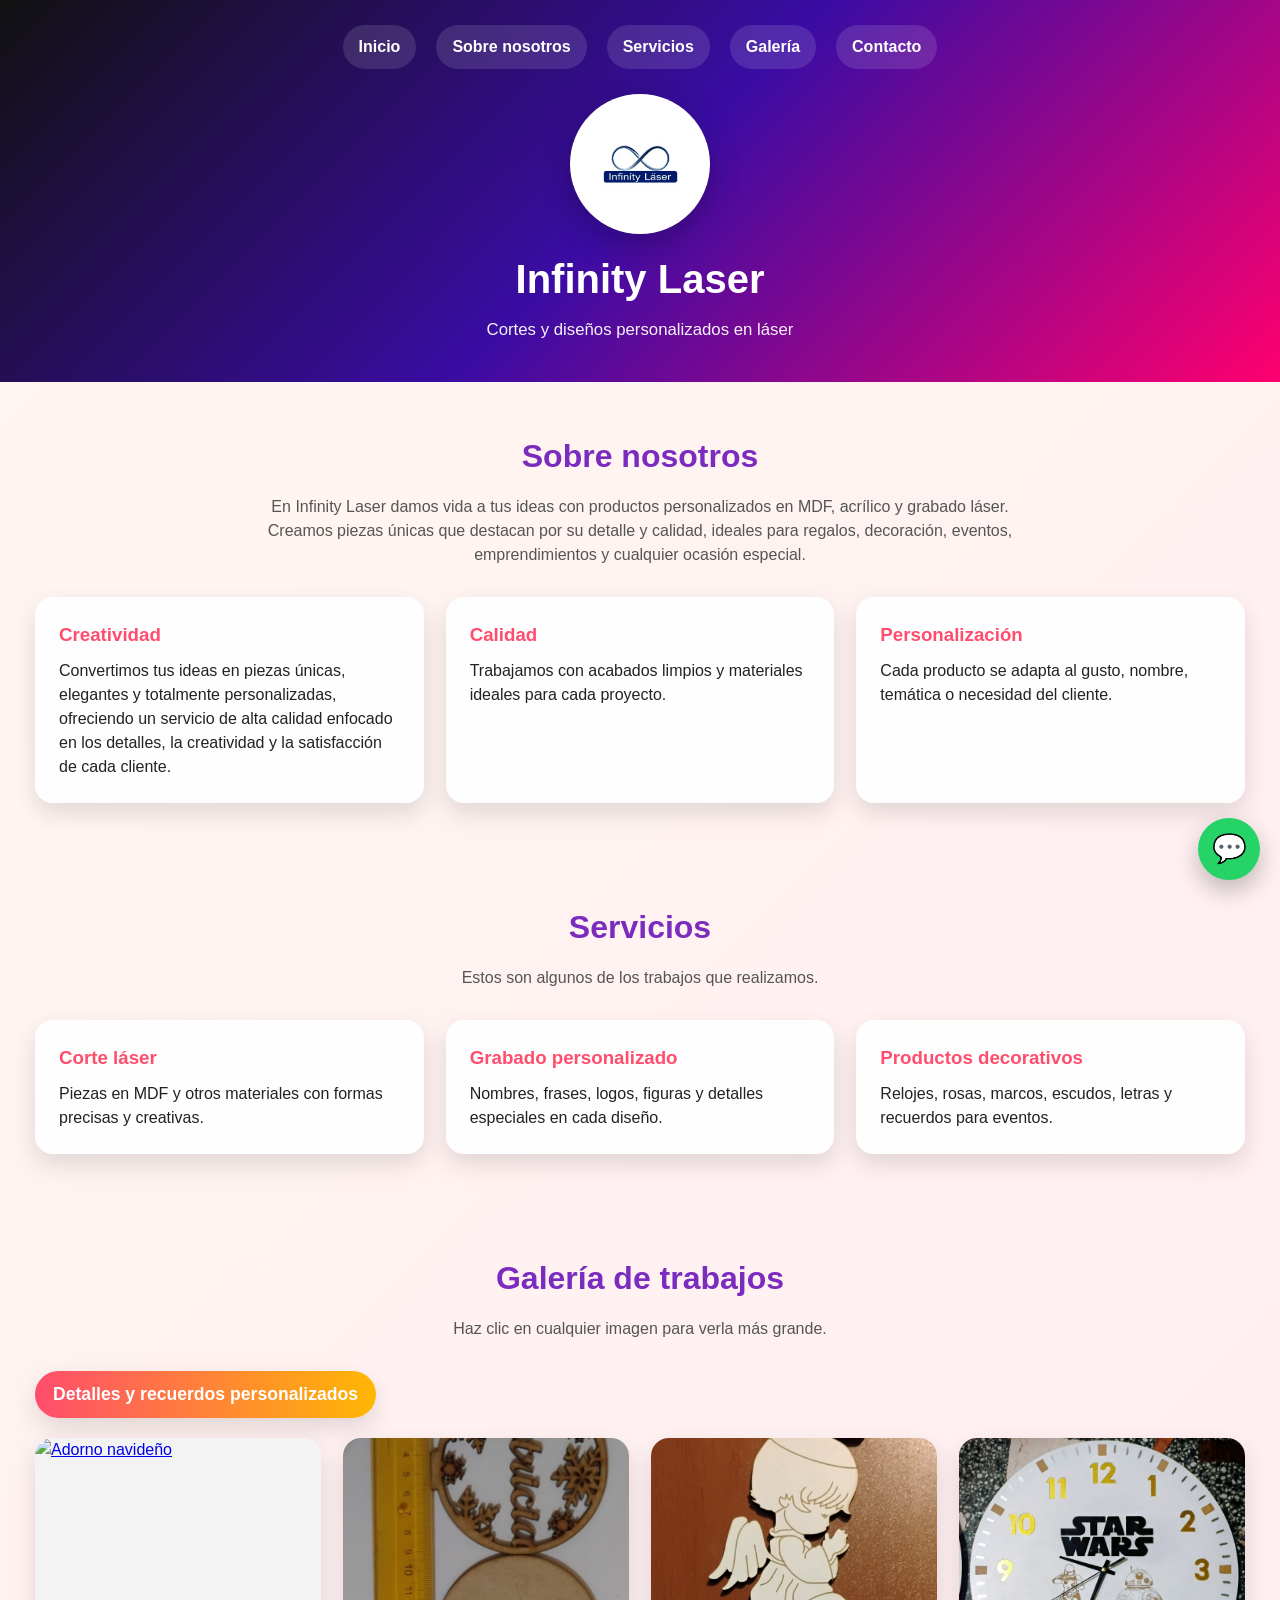
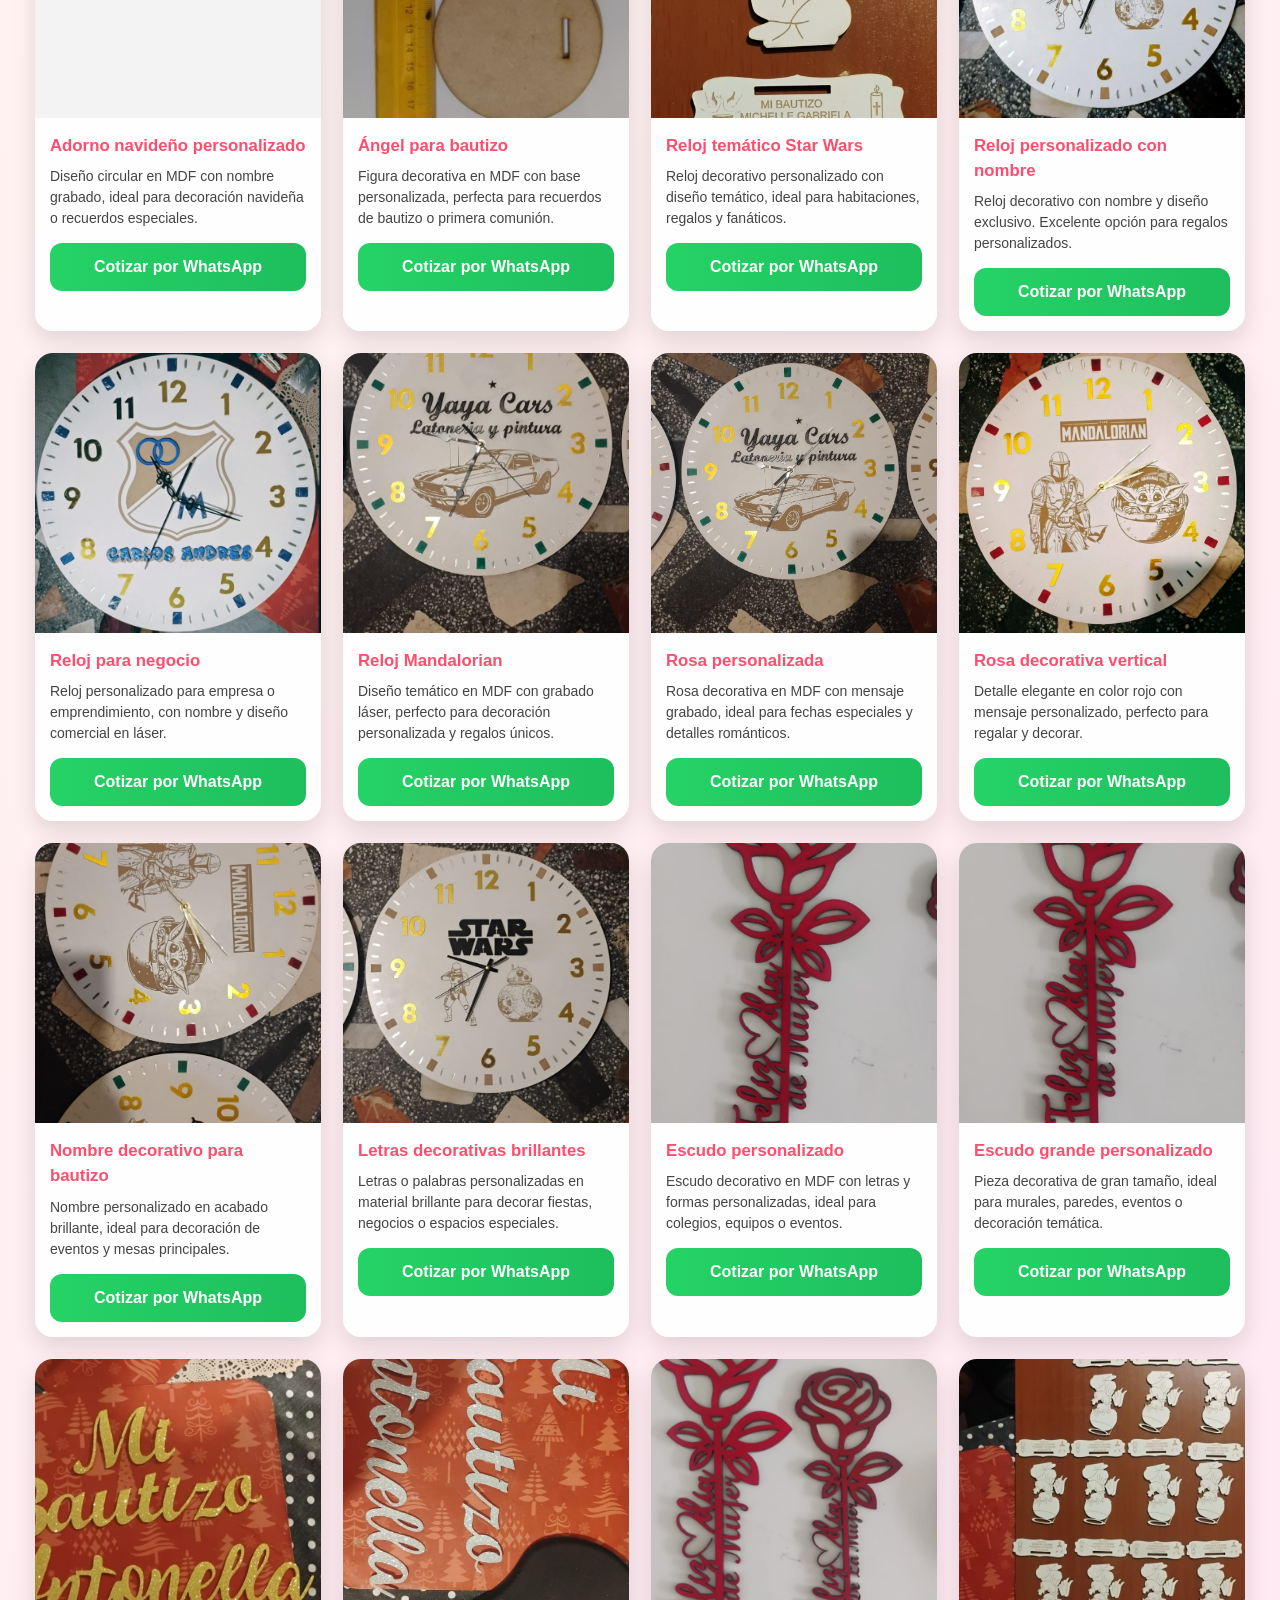
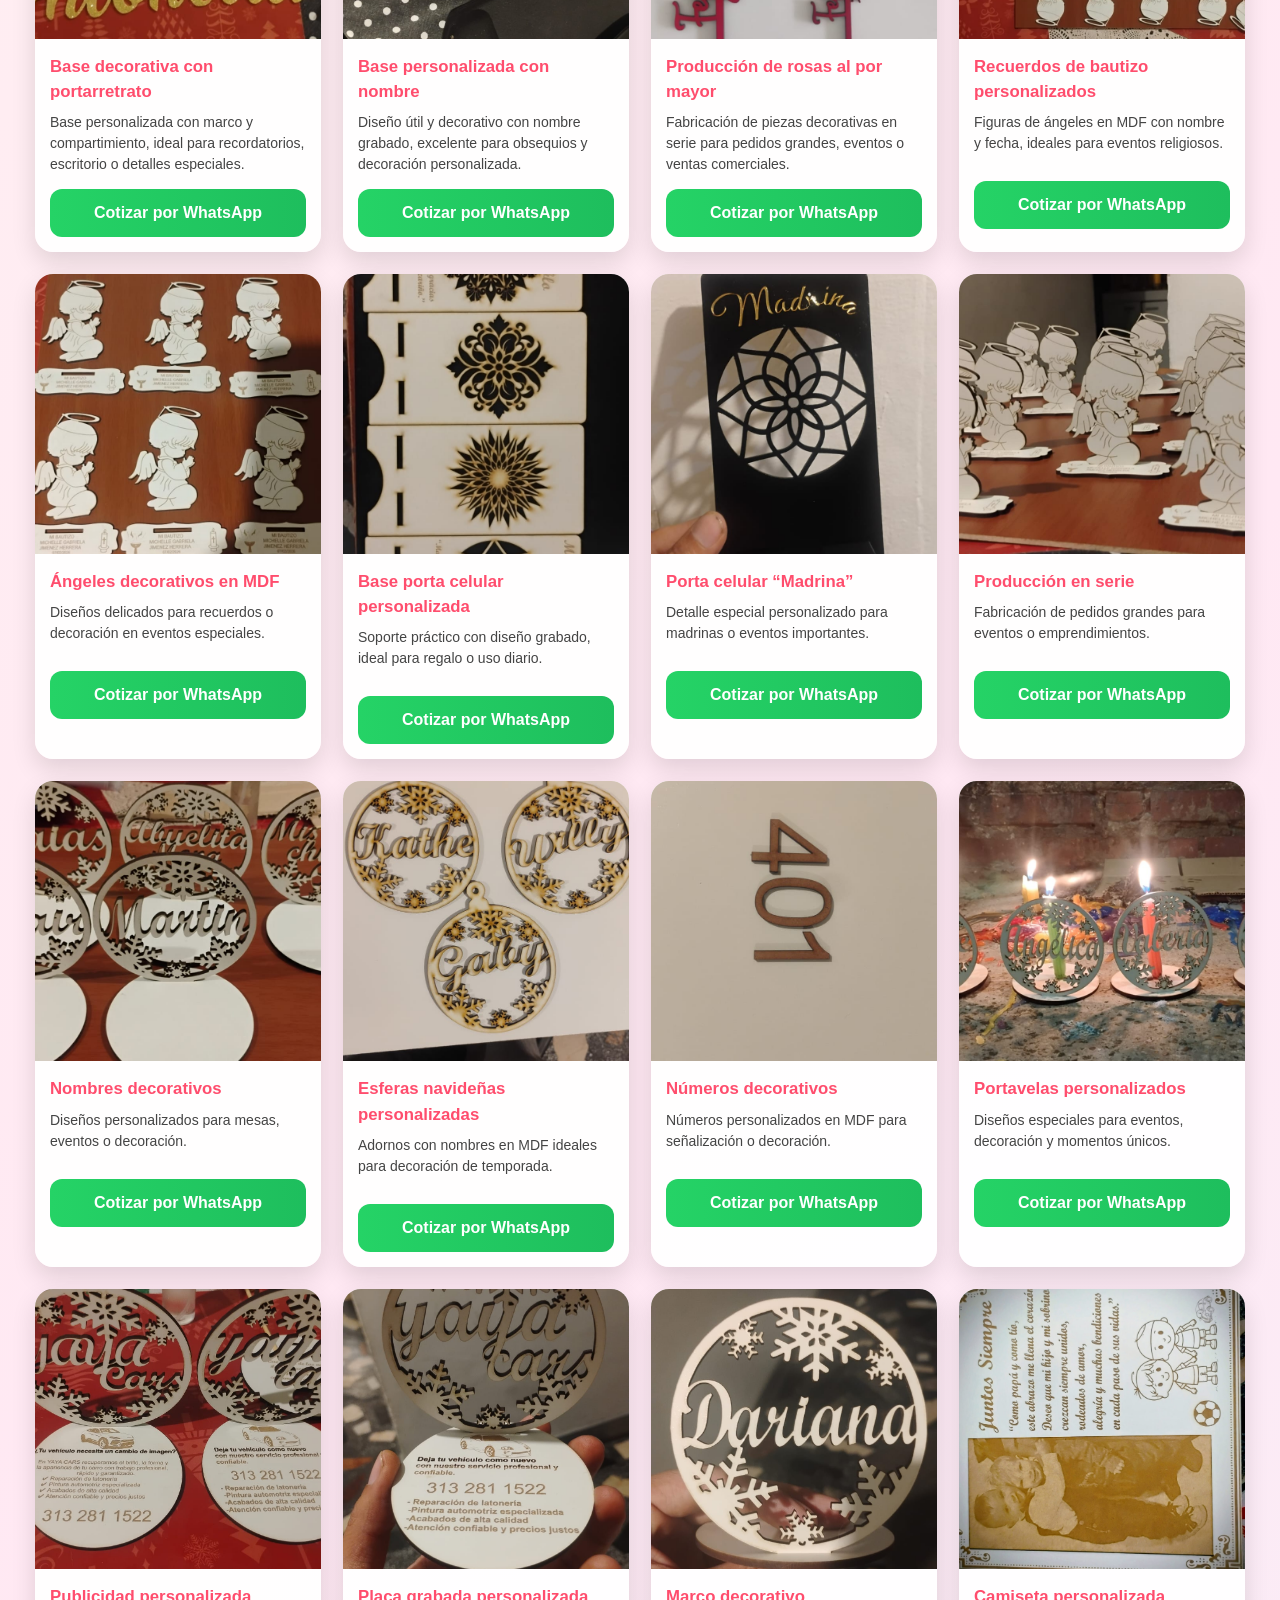
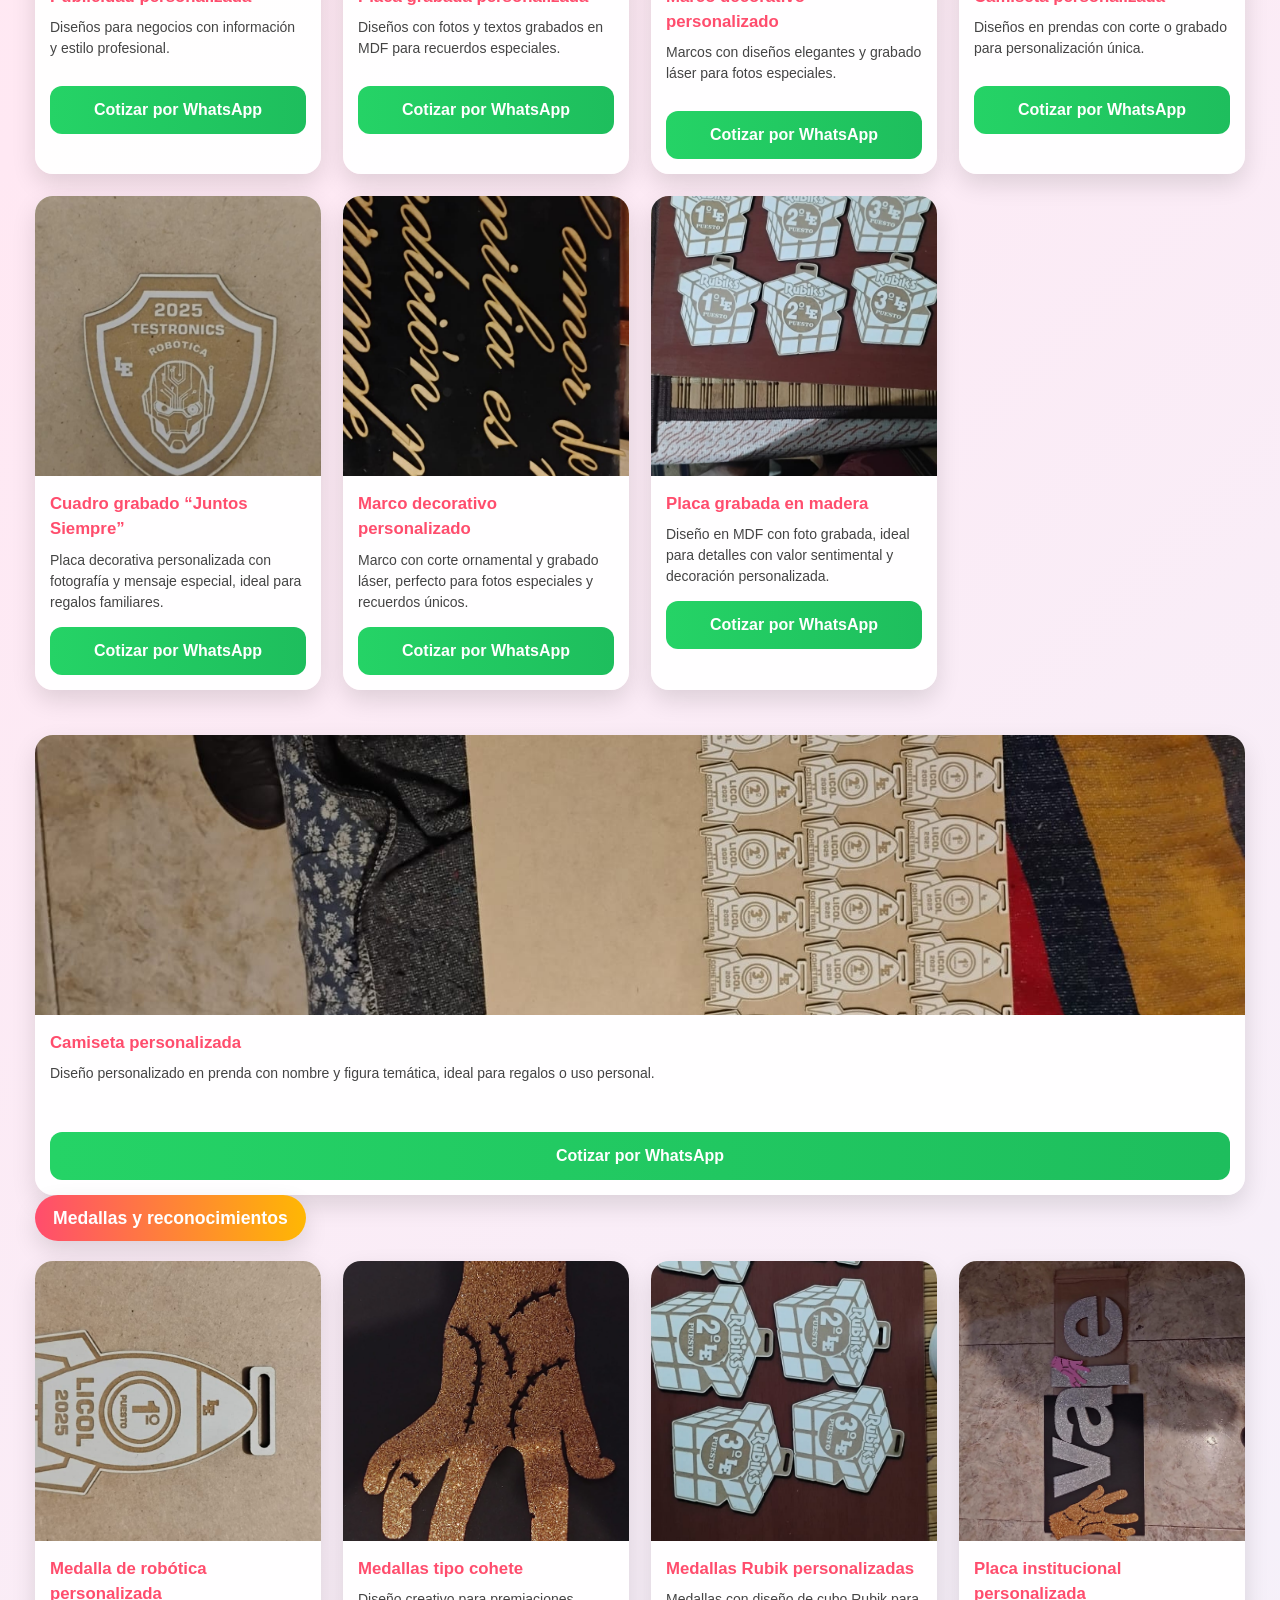
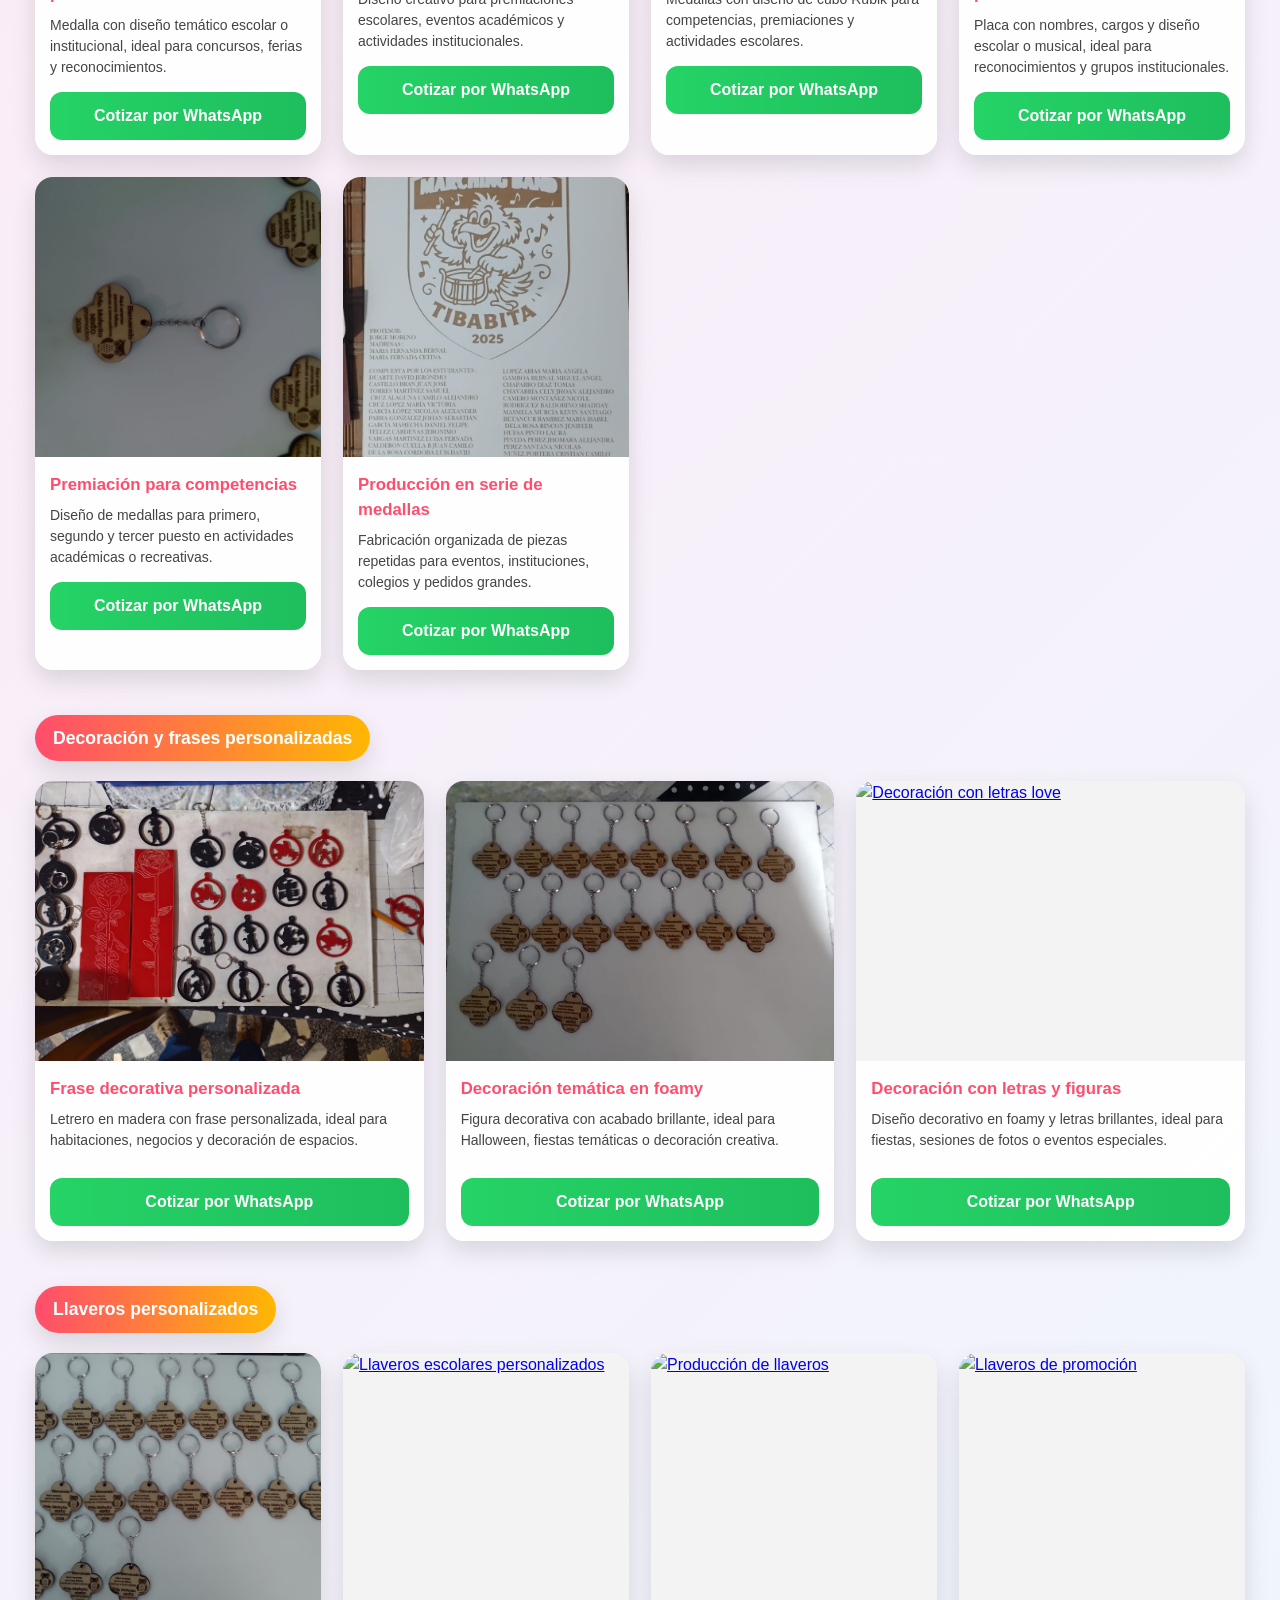
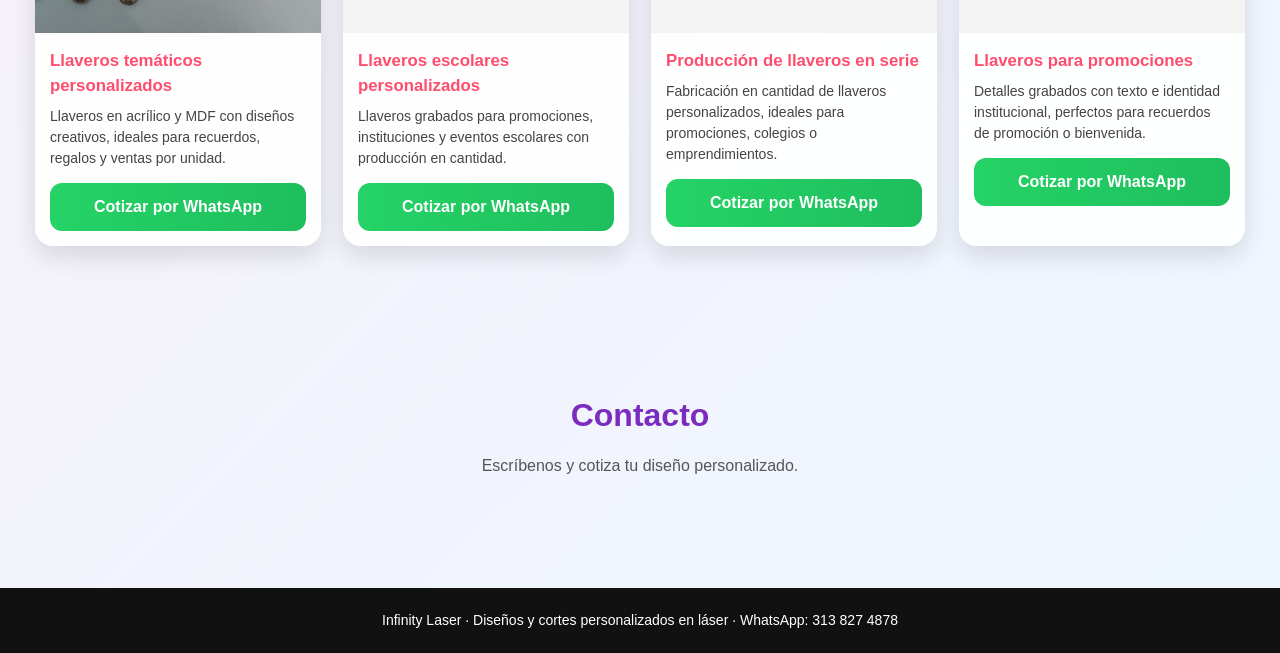
==== index.html @ 217c97a1 "Change greeting from 'Hello' to 'Goodbye'" ====
<!DOCTYPE html>
<html lang="es">
<head>
  <meta charset="UTF-8">
  <meta name="viewport" content="width=device-width, initial-scale=1.0">
  <title>Infinity Laser</title>
  <style>
    *{
      box-sizing:border-box;
      margin:0;
      padding:0;
    }

    :root{
      --fondo: linear-gradient(135deg, #fff7f0, #ffe8f3, #eef7ff);
      --principal:#ff4d6d;
      --secundario:#7b2cbf;
      --acento:#ffb703;
      --verde:#25d366;
      --oscuro:#111;
      --texto:#222;
      --blanco:#fff;
      --sombra:0 10px 25px rgba(0,0,0,0.12);
      --radio:18px;
    }

    html{
      scroll-behavior:smooth;
    }

    body{
      font-family:Arial, sans-serif;
      background:var(--fondo);
      color:var(--texto);
      line-height:1.5;
    }

    header{
      background:linear-gradient(135deg,#111,#3a0ca3,#ff006e);
      color:white;
      text-align:center;
      padding:25px 20px 40px;
      position:relative;
      overflow:hidden;
    }

    nav{
      display:flex;
      justify-content:center;
      gap:20px;
      flex-wrap:wrap;
      margin-bottom:25px;
    }

    nav a{
      color:white;
      text-decoration:none;
      font-weight:bold;
      background:rgba(255,255,255,0.12);
      padding:10px 16px;
      border-radius:999px;
      transition:0.3s;
    }

    nav a:hover{
      background:rgba(255,255,255,0.25);
    }

    .logo-container{
      background:white;
      width:140px;
      height:140px;
      margin:0 auto 15px;
      border-radius:50%;
      display:flex;
      justify-content:center;
      align-items:center;
      box-shadow:0 10px 30px rgba(0,0,0,0.25);
      border:5px solid rgba(255,255,255,0.3);
      animation:zoomLogo 1.2s ease;
    }

    .logo-container img{
      width:90px;
      object-fit:contain;
    }

    @keyframes zoomLogo{
      from{transform:scale(0.7);opacity:0;}
      to{transform:scale(1);opacity:1;}
    }

    header h1{
      font-size:2.5rem;
      margin-bottom:8px;
    }

    header p{
      font-size:1.05rem;
      opacity:0.95;
    }

    section{
      max-width:1250px;
      margin:auto;
      padding:50px 20px;
    }

    .titulo-seccion{
      text-align:center;
      font-size:2rem;
      color:var(--secundario);
      margin-bottom:15px;
    }

    .subtitulo{
      text-align:center;
      max-width:800px;
      margin:0 auto 30px;
      color:#555;
    }

    .sobre, .servicios{
      display:grid;
      grid-template-columns:repeat(auto-fit,minmax(260px,1fr));
      gap:22px;
    }

    .box{
      background:rgba(255,255,255,0.95);
      border-radius:var(--radio);
      padding:24px;
      box-shadow:var(--sombra);
    }

    .box h3{
      color:var(--principal);
      margin-bottom:10px;
    }

    .categoria{
      margin-bottom:45px;
    }

    .categoria h3{
      display:inline-block;
      background:linear-gradient(90deg,var(--principal),var(--acento));
      color:white;
      padding:10px 18px;
      border-radius:999px;
      margin-bottom:20px;
      box-shadow:var(--sombra);
      font-size:1.1rem;
    }

    .grid{
      display:grid;
      grid-template-columns:repeat(auto-fit,minmax(260px,1fr));
      gap:22px;
    }

    .card{
      background:rgba(255,255,255,0.96);
      border-radius:var(--radio);
      overflow:hidden;
      box-shadow:var(--sombra);
      transition:transform 0.35s ease, box-shadow 0.35s ease;
    }

    .card:hover{
      transform:translateY(-8px);
      box-shadow:0 18px 35px rgba(0,0,0,0.18);
    }

    .card a.img-link{
      display:block;
    }

    .card img{
      width:100%;
      height:280px;
      object-fit:cover;
      display:block;
      transition:transform 0.5s ease;
      background:#f3f3f3;
    }

    .card:hover img{
      transform:scale(1.05);
    }

    .card-content{
      padding:15px;
    }

    .card-content h4{
      color:var(--principal);
      margin-bottom:8px;
      font-size:1.05rem;
    }

    .card-content p{
      font-size:14px;
      color:#444;
      min-height:55px;
      margin-bottom:14px;
    }

    .btn-wsp{
      display:inline-block;
      width:100%;
      text-align:center;
      background:linear-gradient(90deg,#25d366,#1ebe5d);
      color:white;
      padding:12px;
      border-radius:12px;
      text-decoration:none;
      font-weight:bold;
      transition:0.2s;
    }

    .btn-wsp:hover{
      transform:scale(1.03);
      opacity:0.95;
    }

    .wsp-float{
      position:fixed;
      bottom:20px;
      right:20px;
      width:62px;
      height:62px;
      background:#25d366;
      color:white;
      border-radius:50%;
      display:flex;
      align-items:center;
      justify-content:center;
      font-size:28px;
      text-decoration:none;
      box-shadow:0 10px 25px rgba(0,0,0,0.25);
      z-index:1000;
    }

    footer{
      background:#111;
      color:white;
      text-align:center;
      padding:22px 15px;
      margin-top:30px;
      font-size:14px;
    }

    @media (max-width:768px){
      header h1{font-size:2rem;}
      .logo-container{width:120px;height:120px;}
      .logo-container img{width:78px;}
      .card img{height:240px;}
    }
  </style>
</head>
<body>

  <header id="inicio">
    <nav>
      <a href="#inicio">Inicio</a>
      <a href="#sobre">Sobre nosotros</a>
      <a href="#servicios">Servicios</a>
      <a href="#galeria">Galería</a>
      <a href="#contacto">Contacto</a>
    </nav>

    <div class="logo-container">
      <img src="img2/p00.png" alt="Logo Infinity Laser">
    </div>

    <h1>Infinity Laser</h1>
    <p>Cortes y diseños personalizados en láser</p>
  </header>

  <section id="sobre">
    <h2 class="titulo-seccion">Sobre nosotros</h2>
    <p class="subtitulo">
      En Infinity Laser damos vida a tus ideas con productos personalizados en MDF, acrílico y grabado láser.
Creamos piezas únicas que destacan por su detalle y calidad, ideales para regalos, decoración, eventos, emprendimientos y cualquier ocasión especial.
    </p>

    <div class="sobre">
      <div class="box">
        <h3>Creatividad</h3>
        <p>Convertimos tus ideas en piezas únicas, elegantes y totalmente personalizadas, ofreciendo un servicio de alta calidad enfocado en los detalles, la creatividad y la satisfacción de cada cliente.</p>
      </div>
      <div class="box">
        <h3>Calidad</h3>
        <p>Trabajamos con acabados limpios y materiales ideales para cada proyecto.</p>
      </div>
      <div class="box">
        <h3>Personalización</h3>
        <p>Cada producto se adapta al gusto, nombre, temática o necesidad del cliente.</p>
      </div>
    </div>
  </section>

  <section id="servicios">
    <h2 class="titulo-seccion">Servicios</h2>
    <p class="subtitulo">Estos son algunos de los trabajos que realizamos.</p>

    <div class="servicios">
      <div class="box">
        <h3>Corte láser</h3>
        <p>Piezas en MDF y otros materiales con formas precisas y creativas.</p>
      </div>
      <div class="box">
        <h3>Grabado personalizado</h3>
        <p>Nombres, frases, logos, figuras y detalles especiales en cada diseño.</p>
      </div>
      <div class="box">
        <h3>Productos decorativos</h3>
        <p>Relojes, rosas, marcos, escudos, letras y recuerdos para eventos.</p>
      </div>
    </div>
  </section>

  <section id="galeria">
    <h2 class="titulo-seccion">Galería de trabajos</h2>
    <p class="subtitulo">Haz clic en cualquier imagen para verla más grande.</p>

    <div class="categoria">
      <h3>Detalles y recuerdos personalizados</h3>
      <div class="grid">

        <div class="card">
          <a class="img-link" href="img2/p14.jpeg" target="_blank">
            <img src="img2/p1.jpeg" alt="Adorno navideño">
          </a>
          <div class="card-content">
            <h4>Adorno navideño personalizado</h4>
            <p>Diseño circular en MDF con nombre grabado, ideal para decoración navideña o recuerdos especiales.</p>
            <a class="btn-wsp" href="https://wa.me/573138274878?text=Hola,%20quiero%20cotizar%20el%20adorno%20navideño%20personalizado">Cotizar por WhatsApp</a>
          </div>
        </div>

        <div class="card">
          <a class="img-link" href="img2/p2.jpeg" target="_blank">
            <img src="img2/p2.jpeg" alt="Ángel para bautizo">
          </a>
          <div class="card-content">
            <h4>Ángel para bautizo</h4>
            <p>Figura decorativa en MDF con base personalizada, perfecta para recuerdos de bautizo o primera comunión.</p>
            <a class="btn-wsp" href="https://wa.me/573138274878?text=Hola,%20quiero%20cotizar%20el%20ángel%20para%20bautizo">Cotizar por WhatsApp</a>
          </div>
        </div>

        <div class="card">
          <a class="img-link" href="img2/p3.jpeg" target="_blank">
            <img src="img2/p3.jpeg" alt="Reloj Star Wars">
          </a>
          <div class="card-content">
            <h4>Reloj temático Star Wars</h4>
            <p>Reloj decorativo personalizado con diseño temático, ideal para habitaciones, regalos y fanáticos.</p>
            <a class="btn-wsp" href="https://wa.me/573138274878?text=Hola,%20quiero%20cotizar%20el%20reloj%20Star%20Wars">Cotizar por WhatsApp</a>
          </div>
        </div>

        <div class="card">
          <a class="img-link" href="img2/p4.jpeg" target="_blank">
            <img src="img2/p4.jpeg" alt="Reloj personalizado Carlos Andrés">
          </a>
          <div class="card-content">
            <h4>Reloj personalizado con nombre</h4>
            <p>Reloj decorativo con nombre y diseño exclusivo. Excelente opción para regalos personalizados.</p>
            <a class="btn-wsp" href="https://wa.me/573138274878?text=Hola,%20quiero%20cotizar%20el%20reloj%20personalizado%20con%20nombre">Cotizar por WhatsApp</a>
          </div>
        </div>

        <div class="card">
          <a class="img-link" href="img2/p5.jpeg" target="_blank">
            <img src="img2/p5.jpeg" alt="Reloj para negocio">
          </a>
          <div class="card-content">
            <h4>Reloj para negocio</h4>
            <p>Reloj personalizado para empresa o emprendimiento, con nombre y diseño comercial en láser.</p>
            <a class="btn-wsp" href="https://wa.me/573138274878?text=Hola,%20quiero%20cotizar%20el%20reloj%20para%20negocio">Cotizar por WhatsApp</a>
          </div>
        </div>

        <div class="card">
          <a class="img-link" href="img2/p6.jpeg" target="_blank">
            <img src="img2/p6.jpeg" alt="Reloj Mandalorian">
          </a>
          <div class="card-content">
            <h4>Reloj Mandalorian</h4>
            <p>Diseño temático en MDF con grabado láser, perfecto para decoración personalizada y regalos únicos.</p>
            <a class="btn-wsp" href="https://wa.me/573138274878?text=Hola,%20quiero%20cotizar%20el%20reloj%20Mandalorian">Cotizar por WhatsApp</a>
          </div>
        </div>

        <div class="card">
          <a class="img-link" href="img2/p7.jpeg" target="_blank">
            <img src="img2/p7.jpeg" alt="Rosa personalizada">
          </a>
          <div class="card-content">
            <h4>Rosa personalizada</h4>
            <p>Rosa decorativa en MDF con mensaje grabado, ideal para fechas especiales y detalles románticos.</p>
            <a class="btn-wsp" href="https://wa.me/573138274878?text=Hola,%20quiero%20cotizar%20la%20rosa%20personalizada">Cotizar por WhatsApp</a>
          </div>
        </div>

        <div class="card">
          <a class="img-link" href="img2/p8.jpeg" target="_blank">
            <img src="img2/p8.jpeg" alt="Rosa decorativa vertical">
          </a>
          <div class="card-content">
            <h4>Rosa decorativa vertical</h4>
            <p>Detalle elegante en color rojo con mensaje personalizado, perfecto para regalar y decorar.</p>
            <a class="btn-wsp" href="https://wa.me/573138274878?text=Hola,%20quiero%20cotizar%20la%20rosa%20decorativa%20vertical">Cotizar por WhatsApp</a>
          </div>
        </div>

        <div class="card">
          <a class="img-link" href="img2/p9.jpeg" target="_blank">
            <img src="img2/p9.jpeg" alt="Nombre para bautizo">
          </a>
          <div class="card-content">
            <h4>Nombre decorativo para bautizo</h4>
            <p>Nombre personalizado en acabado brillante, ideal para decoración de eventos y mesas principales.</p>
            <a class="btn-wsp" href="https://wa.me/573138274878?text=Hola,%20quiero%20cotizar%20el%20nombre%20decorativo%20para%20bautizo">Cotizar por WhatsApp</a>
          </div>
        </div>

        <div class="card">
          <a class="img-link" href="img2/p10.jpeg" target="_blank">
            <img src="img2/p10.jpeg" alt="Letras decorativas">
          </a>
          <div class="card-content">
            <h4>Letras decorativas brillantes</h4>
            <p>Letras o palabras personalizadas en material brillante para decorar fiestas, negocios o espacios especiales.</p>
            <a class="btn-wsp" href="https://wa.me/573138274878?text=Hola,%20quiero%20cotizar%20las%20letras%20decorativas%20brillantes">Cotizar por WhatsApp</a>
          </div>
        </div>

        <div class="card">
          <a class="img-link" href="img2/p11.jpeg" target="_blank">
            <img src="img2/p11.jpeg" alt="Escudo personalizado">
          </a>
          <div class="card-content">
            <h4>Escudo personalizado</h4>
            <p>Escudo decorativo en MDF con letras y formas personalizadas, ideal para colegios, equipos o eventos.</p>
            <a class="btn-wsp" href="https://wa.me/573138274878?text=Hola,%20quiero%20cotizar%20el%20escudo%20personalizado">Cotizar por WhatsApp</a>
          </div>
        </div>

        <div class="card">
          <a class="img-link" href="img2/p12.jpeg" target="_blank">
            <img src="img2/p12.jpeg" alt="Escudo grande personalizado">
          </a>
          <div class="card-content">
            <h4>Escudo grande personalizado</h4>
            <p>Pieza decorativa de gran tamaño, ideal para murales, paredes, eventos o decoración temática.</p>
            <a class="btn-wsp" href="https://wa.me/573138274878?text=Hola,%20quiero%20cotizar%20el%20escudo%20grande%20personalizado">Cotizar por WhatsApp</a>
          </div>
        </div>

        <div class="card">
          <a class="img-link" href="img2/p13.jpeg" target="_blank">
            <img src="img2/p13.jpeg" alt="Base decorativa con portarretrato">
          </a>
          <div class="card-content">
            <h4>Base decorativa con portarretrato</h4>
            <p>Base personalizada con marco y compartimiento, ideal para recordatorios, escritorio o detalles especiales.</p>
            <a class="btn-wsp" href="https://wa.me/573138274878?text=Hola,%20quiero%20cotizar%20la%20base%20decorativa%20con%20portarretrato">Cotizar por WhatsApp</a>
          </div>
        </div>

        <div class="card">
          <a class="img-link" href="img2/p14.jpeg" target="_blank">
            <img src="img2/p14.jpeg" alt="Base personalizada con nombre">
          </a>
          <div class="card-content">
            <h4>Base personalizada con nombre</h4>
            <p>Diseño útil y decorativo con nombre grabado, excelente para obsequios y decoración personalizada.</p>
            <a class="btn-wsp" href="https://wa.me/573138274878?text=Hola,%20quiero%20cotizar%20la%20base%20personalizada%20con%20nombre">Cotizar por WhatsApp</a>
          </div>
        </div>

        <div class="card">
          <a class="img-link" href="img2/p15.jpeg" target="_blank">
            <img src="img2/p15.jpeg" alt="Producción de rosas al por mayor">
          </a>
          <div class="card-content">
            <h4>Producción de rosas al por mayor</h4>
            <p>Fabricación de piezas decorativas en serie para pedidos grandes, eventos o ventas comerciales.</p>
            <a class="btn-wsp" href="https://wa.me/573138274878?text=Hola,%20quiero%20cotizar%20producción%20de%20rosas%20al%20por%20mayor">Cotizar por WhatsApp</a>
          </div>
        </div>
        <div class="card">
  <a class="img-link" href="img2/p22.jpeg" target="_blank">
    <img src="img2/p22.jpeg" alt="Recuerdos de bautizo">
  </a>
  <div class="card-content">
    <h4>Recuerdos de bautizo personalizados</h4>
    <p>Figuras de ángeles en MDF con nombre y fecha, ideales para eventos religiosos.</p>
    <a class="btn-wsp" href="https://wa.me/573138274878?text=Hola,%20quiero%20cotizar%20recuerdos%20de%20bautizo">Cotizar por WhatsApp</a>
  </div>
</div>

<div class="card">
  <a class="img-link" href="img2/p23.jpeg" target="_blank">
    <img src="img2/p23.jpeg" alt="Ángeles en MDF">
  </a>
  <div class="card-content">
    <h4>Ángeles decorativos en MDF</h4>
    <p>Diseños delicados para recuerdos o decoración en eventos especiales.</p>
    <a class="btn-wsp" href="https://wa.me/573138274878?text=Hola,%20quiero%20cotizar%20ángeles%20decorativos">Cotizar por WhatsApp</a>
  </div>
</div>

<div class="card">
  <a class="img-link" href="img2/p24.jpeg" target="_blank">
    <img src="img2/p24.jpeg" alt="Porta celular personalizado">
  </a>
  <div class="card-content">
    <h4>Base porta celular personalizada</h4>
    <p>Soporte práctico con diseño grabado, ideal para regalo o uso diario.</p>
    <a class="btn-wsp" href="https://wa.me/573138274878?text=Hola,%20quiero%20cotizar%20porta%20celular">Cotizar por WhatsApp</a>
  </div>
</div>

<div class="card">
  <a class="img-link" href="img2/p25.jpeg" target="_blank">
    <img src="img2/p25.jpeg" alt="Porta celular madrina">
  </a>
  <div class="card-content">
    <h4>Porta celular “Madrina”</h4>
    <p>Detalle especial personalizado para madrinas o eventos importantes.</p>
    <a class="btn-wsp" href="https://wa.me/573138274878?text=Hola,%20quiero%20cotizar%20porta%20celular%20madrina">Cotizar por WhatsApp</a>
  </div>
</div>

<div class="card">
  <a class="img-link" href="img2/p26.jpeg" target="_blank">
    <img src="img2/p26.jpeg" alt="Producción en serie">
  </a>
  <div class="card-content">
    <h4>Producción en serie</h4>
    <p>Fabricación de pedidos grandes para eventos o emprendimientos.</p>
    <a class="btn-wsp" href="https://wa.me/573138274878?text=Hola,%20quiero%20cotizar%20producción%20en%20serie">Cotizar por WhatsApp</a>
  </div>
</div>

<div class="card">
  <a class="img-link" href="img2/p27.jpeg" target="_blank">
    <img src="img2/p27.jpeg" alt="Nombres decorativos">
  </a>
  <div class="card-content">
    <h4>Nombres decorativos</h4>
    <p>Diseños personalizados para mesas, eventos o decoración.</p>
    <a class="btn-wsp" href="https://wa.me/573138274878?text=Hola,%20quiero%20cotizar%20nombres%20decorativos">Cotizar por WhatsApp</a>
  </div>
</div>

<div class="card">
  <a class="img-link" href="img2/p28.jpeg" target="_blank">
    <img src="img2/p28.jpeg" alt="Esferas navideñas">
  </a>
  <div class="card-content">
    <h4>Esferas navideñas personalizadas</h4>
    <p>Adornos con nombres en MDF ideales para decoración de temporada.</p>
    <a class="btn-wsp" href="https://wa.me/573138274878?text=Hola,%20quiero%20cotizar%20esferas%20navideñas">Cotizar por WhatsApp</a>
  </div>
</div>

<div class="card">
  <a class="img-link" href="img2/p29.jpeg" target="_blank">
    <img src="img2/p29.jpeg" alt="Número decorativo">
  </a>
  <div class="card-content">
    <h4>Números decorativos</h4>
    <p>Números personalizados en MDF para señalización o decoración.</p>
    <a class="btn-wsp" href="https://wa.me/573138274878?text=Hola,%20quiero%20cotizar%20números%20decorativos">Cotizar por WhatsApp</a>
  </div>
</div>

<div class="card">
  <a class="img-link" href="img2/p30.jpeg" target="_blank">
    <img src="img2/p30.jpeg" alt="Portavelas personalizados">
  </a>
  <div class="card-content">
    <h4>Portavelas personalizados</h4>
    <p>Diseños especiales para eventos, decoración y momentos únicos.</p>
    <a class="btn-wsp" href="https://wa.me/573138274878?text=Hola,%20quiero%20cotizar%20portavelas">Cotizar por WhatsApp</a>
  </div>
</div>

<div class="card">
  <a class="img-link" href="img2/p31.jpeg" target="_blank">
    <img src="img2/p31.jpeg" alt="Publicidad en MDF">
  </a>
  <div class="card-content">
    <h4>Publicidad personalizada</h4>
    <p>Diseños para negocios con información y estilo profesional.</p>
    <a class="btn-wsp" href="https://wa.me/573138274878?text=Hola,%20quiero%20cotizar%20publicidad">Cotizar por WhatsApp</a>
  </div>
</div>

<div class="card">
  <a class="img-link" href="img2/p32.jpeg" target="_blank">
    <img src="img2/p32.jpeg" alt="Placa grabada">
  </a>
  <div class="card-content">
    <h4>Placa grabada personalizada</h4>
    <p>Diseños con fotos y textos grabados en MDF para recuerdos especiales.</p>
    <a class="btn-wsp" href="https://wa.me/573138274878?text=Hola,%20quiero%20cotizar%20placa%20grabada">Cotizar por WhatsApp</a>
  </div>
</div>

<div class="card">
  <a class="img-link" href="img2/p33.jpeg" target="_blank">
    <img src="img2/p33.jpeg" alt="Marco decorativo">
  </a>
  <div class="card-content">
    <h4>Marco decorativo personalizado</h4>
    <p>Marcos con diseños elegantes y grabado láser para fotos especiales.</p>
    <a class="btn-wsp" href="https://wa.me/573138274878?text=Hola,%20quiero%20cotizar%20marco%20decorativo">Cotizar por WhatsApp</a>
  </div>
</div>

<div class="card">
  <a class="img-link" href="img2/p34.jpeg" target="_blank">
    <img src="img2/p34.jpeg" alt="Camiseta personalizada">
  </a>
  <div class="card-content">
    <h4>Camiseta personalizada</h4>
    <p>Diseños en prendas con corte o grabado para personalización única.</p>
    <a class="btn-wsp" href="https://wa.me/573138274878?text=Hola,%20quiero%20cotizar%20camiseta">Cotizar por WhatsApp</a>
  </div>
</div>
    <div class="card">
      <a class="img-link" href="img2/p38.jpeg" target="_blank">
        <img src="img2/p38.jpeg" alt="Cuadro juntos siempre">
      </a>
      <div class="card-content">
        <h4>Cuadro grabado “Juntos Siempre”</h4>
        <p>Placa decorativa personalizada con fotografía y mensaje especial, ideal para regalos familiares.</p>
        <a class="btn-wsp" href="https://wa.me/573138274878?text=Hola,%20quiero%20cotizar%20el%20cuadro%20grabado%20Juntos%20Siempre">Cotizar por WhatsApp</a>
      </div>
    </div>

    <div class="card">
      <a class="img-link" href="img2/p39.jpeg" target="_blank">
        <img src="img2/p39.jpeg" alt="Marco decorativo personalizado">
      </a>
      <div class="card-content">
        <h4>Marco decorativo personalizado</h4>
        <p>Marco con corte ornamental y grabado láser, perfecto para fotos especiales y recuerdos únicos.</p>
        <a class="btn-wsp" href="https://wa.me/573138274878?text=Hola,%20quiero%20cotizar%20el%20marco%20decorativo%20personalizado">Cotizar por WhatsApp</a>
      </div>
    </div>

    <div class="card">
      <a class="img-link" href="img2/p41.jpeg" target="_blank">
        <img src="img2/p41.jpeg" alt="Placa grabada en madera">
      </a>
      <div class="card-content">
        <h4>Placa grabada en madera</h4>
        <p>Diseño en MDF con foto grabada, ideal para detalles con valor sentimental y decoración personalizada.</p>
        <a class="btn-wsp" href="https://wa.me/573138274878?text=Hola,%20quiero%20cotizar%20la%20placa%20grabada%20en%20madera">Cotizar por WhatsApp</a>
      </div>
    </div>

  </div>
</div>

    <div class="card">
      <a class="img-link" href="img2/p40.jpeg" target="_blank">
        <img src="img2/p40.jpeg" alt="Camiseta personalizada con dragón">
      </a>
      <div class="card-content">
        <h4>Camiseta personalizada</h4>
        <p>Diseño personalizado en prenda con nombre y figura temática, ideal para regalos o uso personal.</p>
        <a class="btn-wsp" href="https://wa.me/573138274878?text=Hola,%20quiero%20cotizar%20la%20camiseta%20personalizada">Cotizar por WhatsApp</a>
      </div>
    </div>

  </div>
</div>

<div class="categoria">
  <h3>Medallas y reconocimientos</h3>
  <div class="grid">

    <div class="card">
      <a class="img-link" href="img2/p42.jpeg" target="_blank">
        <img src="img2/p42.jpeg" alt="Medalla robótica">
      </a>
      <div class="card-content">
        <h4>Medalla de robótica personalizada</h4>
        <p>Medalla con diseño temático escolar o institucional, ideal para concursos, ferias y reconocimientos.</p>
        <a class="btn-wsp" href="https://wa.me/573138274878?text=Hola,%20quiero%20cotizar%20la%20medalla%20de%20robótica">Cotizar por WhatsApp</a>
      </div>
    </div>

    <div class="card">
      <a class="img-link" href="img2/p45.jpeg" target="_blank">
        <img src="img2/p45.jpeg" alt="Medallas tipo cohete">
      </a>
      <div class="card-content">
        <h4>Medallas tipo cohete</h4>
        <p>Diseño creativo para premiaciones escolares, eventos académicos y actividades institucionales.</p>
        <a class="btn-wsp" href="https://wa.me/573138274878?text=Hola,%20quiero%20cotizar%20las%20medallas%20tipo%20cohete">Cotizar por WhatsApp</a>
      </div>
    </div>

    <div class="card">
      <a class="img-link" href="img2/p44.jpeg" target="_blank">
        <img src="img2/p44.jpeg" alt="Medallas Rubik">
      </a>
      <div class="card-content">
        <h4>Medallas Rubik personalizadas</h4>
        <p>Medallas con diseño de cubo Rubik para competencias, premiaciones y actividades escolares.</p>
        <a class="btn-wsp" href="https://wa.me/573138274878?text=Hola,%20quiero%20cotizar%20las%20medallas%20Rubik">Cotizar por WhatsApp</a>
      </div>
    </div>

    <div class="card">
      <a class="img-link" href="img2/p47.jpeg" target="_blank">
        <img src="img2/p47.jpeg" alt="Placa Marching Band">
      </a>
      <div class="card-content">
        <h4>Placa institucional personalizada</h4>
        <p>Placa con nombres, cargos y diseño escolar o musical, ideal para reconocimientos y grupos institucionales.</p>
        <a class="btn-wsp" href="https://wa.me/573138274878?text=Hola,%20quiero%20cotizar%20la%20placa%20institucional%20personalizada">Cotizar por WhatsApp</a>
      </div>
    </div>

    <div class="card">
      <a class="img-link" href="img2/p48.jpeg" target="_blank">
        <img src="img2/p48.jpeg" alt="Medallas de competencia Rubik">
      </a>
      <div class="card-content">
        <h4>Premiación para competencias</h4>
        <p>Diseño de medallas para primero, segundo y tercer puesto en actividades académicas o recreativas.</p>
        <a class="btn-wsp" href="https://wa.me/573138274878?text=Hola,%20quiero%20cotizar%20medallas%20para%20competencia">Cotizar por WhatsApp</a>
      </div>
    </div>
 
   <div class="card">
      <a class="img-link" href="img2/p43.jpeg" target="_blank">
        <img src="img2/p43.jpeg" alt="Producción de medallas en serie">
      </a>
      <div class="card-content">
        <h4>Producción en serie de medallas</h4>
        <p>Fabricación organizada de piezas repetidas para eventos, instituciones, colegios y pedidos grandes.</p>
        <a class="btn-wsp" href="https://wa.me/573138274878?text=Hola,%20quiero%20cotizar%20producción%20en%20serie%20de%20medallas">Cotizar por WhatsApp</a>
      </div>
    </div>

  </div>
</div>

<div class="categoria">
  <h3>Decoración y frases personalizadas</h3>
  <div class="grid">

    <div class="card">
      <a class="img-link" href="img2/p46.jpeg" target="_blank">
        <img src="img2/p46.jpeg" alt="Frase decorativa en madera">
      </a>
      <div class="card-content">
        <h4>Frase decorativa personalizada</h4>
        <p>Letrero en madera con frase personalizada, ideal para habitaciones, negocios y decoración de espacios.</p>
        <a class="btn-wsp" href="https://wa.me/573138274878?text=Hola,%20quiero%20cotizar%20la%20frase%20decorativa%20personalizada">Cotizar por WhatsApp</a>
      </div>
    </div>

    <div class="card">
      <a class="img-link" href="img2/p49.jpeg" target="_blank">
        <img src="img2/p49.jpeg" alt="Mano decorativa Halloween">
      </a>
      <div class="card-content">
        <h4>Decoración temática en foamy</h4>
        <p>Figura decorativa con acabado brillante, ideal para Halloween, fiestas temáticas o decoración creativa.</p>
        <a class="btn-wsp" href="https://wa.me/573138274878?text=Hola,%20quiero%20cotizar%20la%20decoración%20temática%20en%20foamy">Cotizar por WhatsApp</a>
      </div>
    </div>

    <div class="card">
      <a class="img-link" href="img2/p51.jpeg" target="_blank">
        <img src="img2/p51.jpeg" alt="Decoración con letras love">
      </a>
      <div class="card-content">
        <h4>Decoración con letras y figuras</h4>
        <p>Diseño decorativo en foamy y letras brillantes, ideal para fiestas, sesiones de fotos o eventos especiales.</p>
        <a class="btn-wsp" href="https://wa.me/573138274878?text=Hola,%20quiero%20cotizar%20la%20decoración%20con%20letras%20y%20figuras">Cotizar por WhatsApp</a>
      </div>
    </div>

  </div>
</div>

<div class="categoria">
  <h3>Llaveros personalizados</h3>
  <div class="grid">

    <div class="card">
      <a class="img-link" href="img2/p50.jpeg" target="_blank">
        <img src="img2/p50.jpeg" alt="Llaveros temáticos personalizados">
      </a>
      <div class="card-content">
        <h4>Llaveros temáticos personalizados</h4>
        <p>Llaveros en acrílico y MDF con diseños creativos, ideales para recuerdos, regalos y ventas por unidad.</p>
        <a class="btn-wsp" href="https://wa.me/573138274878?text=Hola,%20quiero%20cotizar%20llaveros%20temáticos%20personalizados">Cotizar por WhatsApp</a>
      </div>
    </div>

    <div class="card">
      <a class="img-link" href="img/p52.jpeg" target="_blank">
        <img src="img2/p52.jpeg" alt="Llaveros escolares personalizados">
      </a>
      <div class="card-content">
        <h4>Llaveros escolares personalizados</h4>
        <p>Llaveros grabados para promociones, instituciones y eventos escolares con producción en cantidad.</p>
        <a class="btn-wsp" href="https://wa.me/573138274878?text=Hola,%20quiero%20cotizar%20llaveros%20escolares%20personalizados">Cotizar por WhatsApp</a>
      </div>
    </div>

    <div class="card">
      <a class="img-link" href="img/p53.jpeg" target="_blank">
        <img src="img2/p53.jpeg" alt="Producción de llaveros">
      </a>
      <div class="card-content">
        <h4>Producción de llaveros en serie</h4>
        <p>Fabricación en cantidad de llaveros personalizados, ideales para promociones, colegios o emprendimientos.</p>
        <a class="btn-wsp" href="https://wa.me/573138274878?text=Hola,%20quiero%20cotizar%20producción%20de%20llaveros%20en%20serie">Cotizar por WhatsApp</a>
      </div>
    </div>

    <div class="card">
      <a class="img-link" href="img/p54.jpeg" target="_blank">
        <img src="img2/p54.jpeg" alt="Llaveros de promoción">
      </a>
      <div class="card-content">
        <h4>Llaveros para promociones</h4>
        <p>Detalles grabados con texto e identidad institucional, perfectos para recuerdos de promoción o bienvenida.</p>
        <a class="btn-wsp" href="https://wa.me/573138274878?text=Hola,%20quiero%20cotizar%20llaveros%20para%20promociones">Cotizar por WhatsApp</a>
      </div>
    </div>

        
      </div>
    </div>
  </section>

  <section id="contacto">
    <h2 class="titulo-seccion">Contacto</h2>
    <p class="subtitulo">Escríbenos y cotiza tu diseño personalizado.</p>
  </section>

  <a class="wsp-float" href="https://wa.me/573138274878?text=Hola,%20quiero%20más%20información%20sobre%20Infinity%20Laser" target="_blank">💬</a>

  <footer>
    <p>Infinity Laser · Diseños y cortes personalizados en láser · WhatsApp: 313 827 4878</p>
  </footer>

</body>
</html>
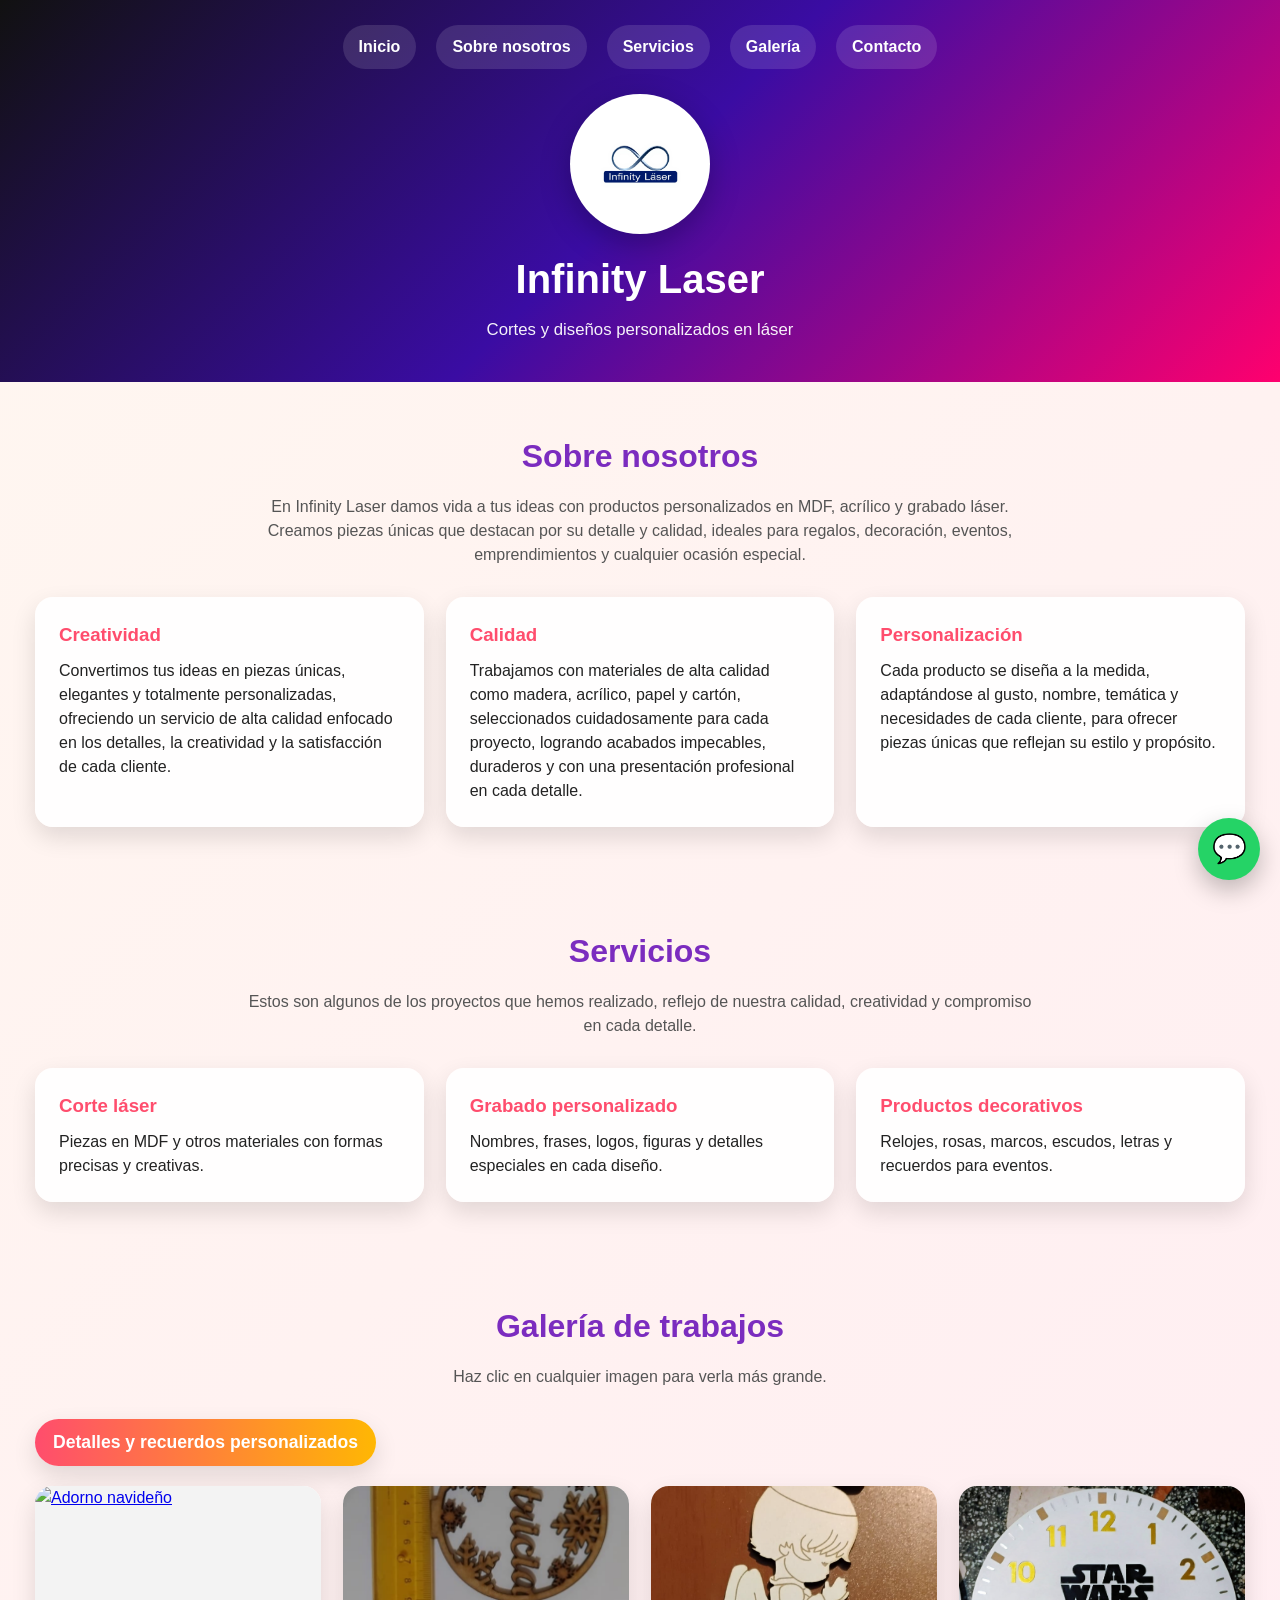
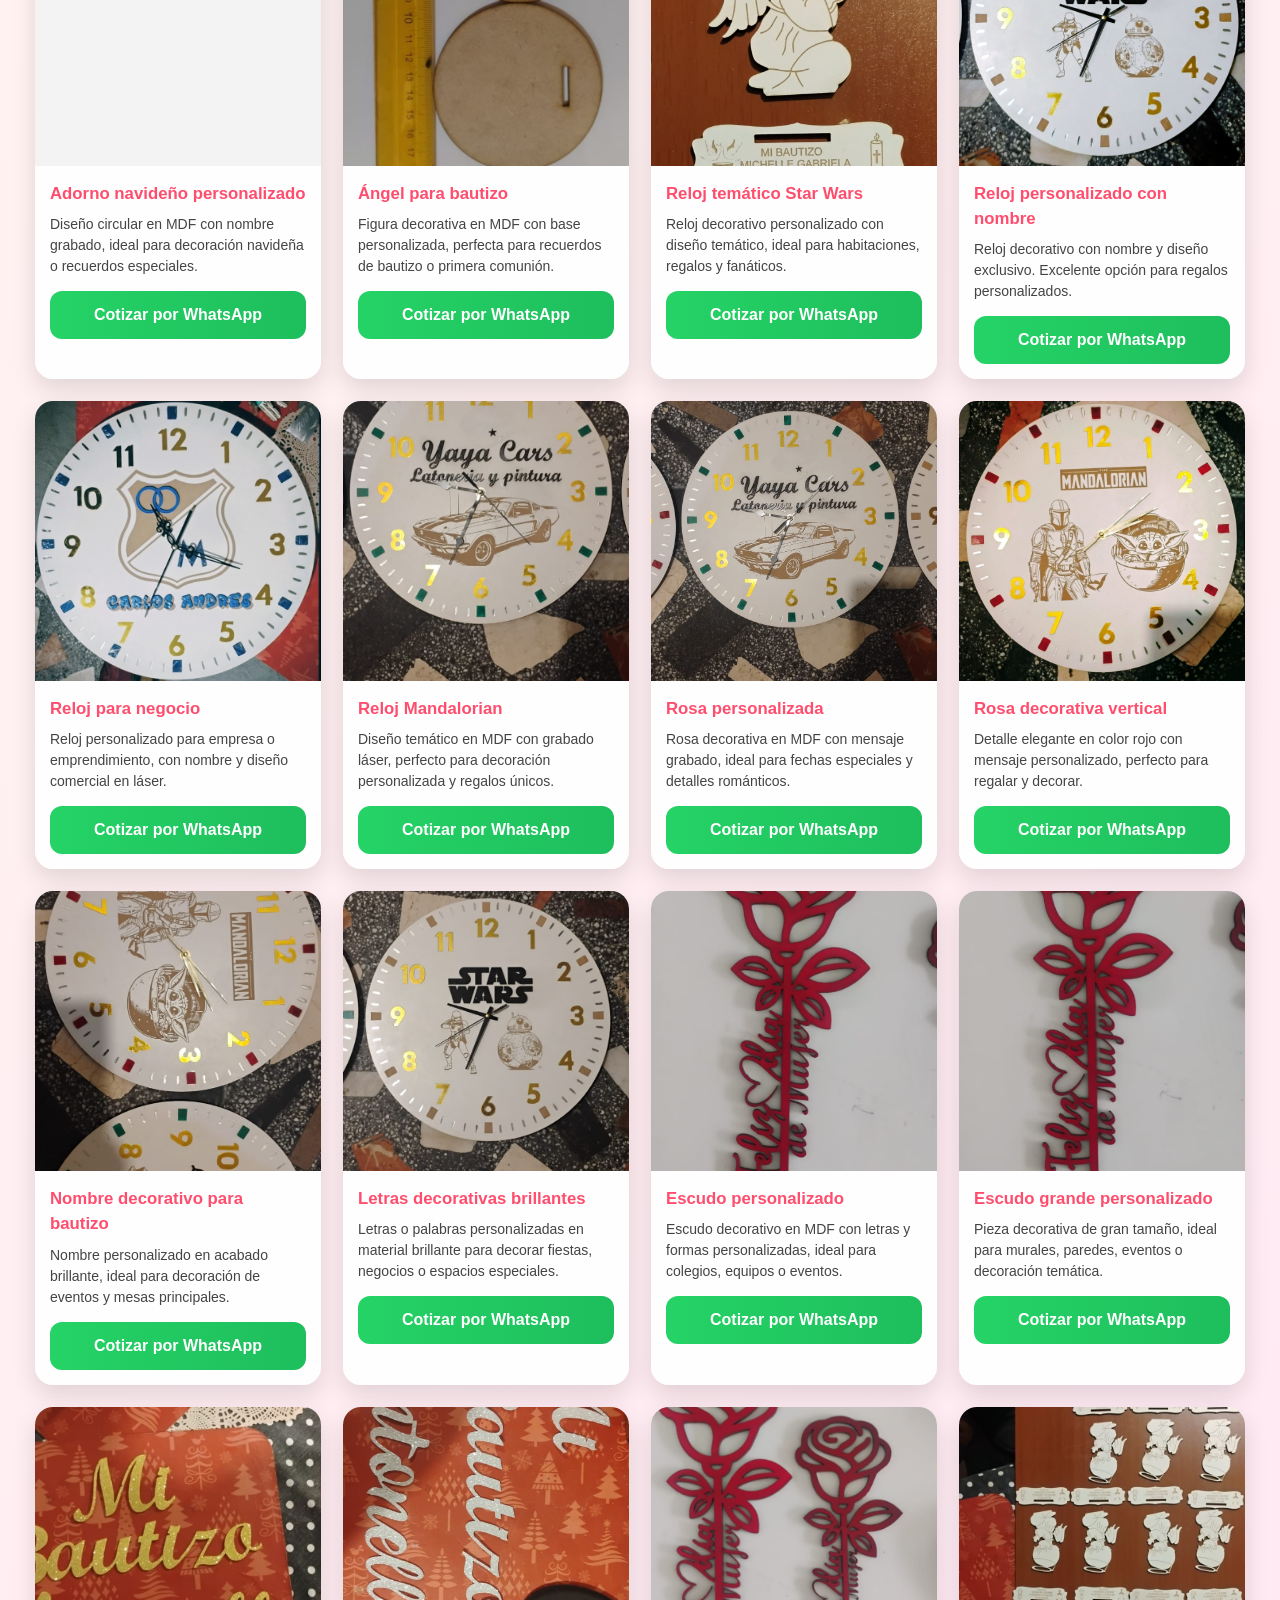
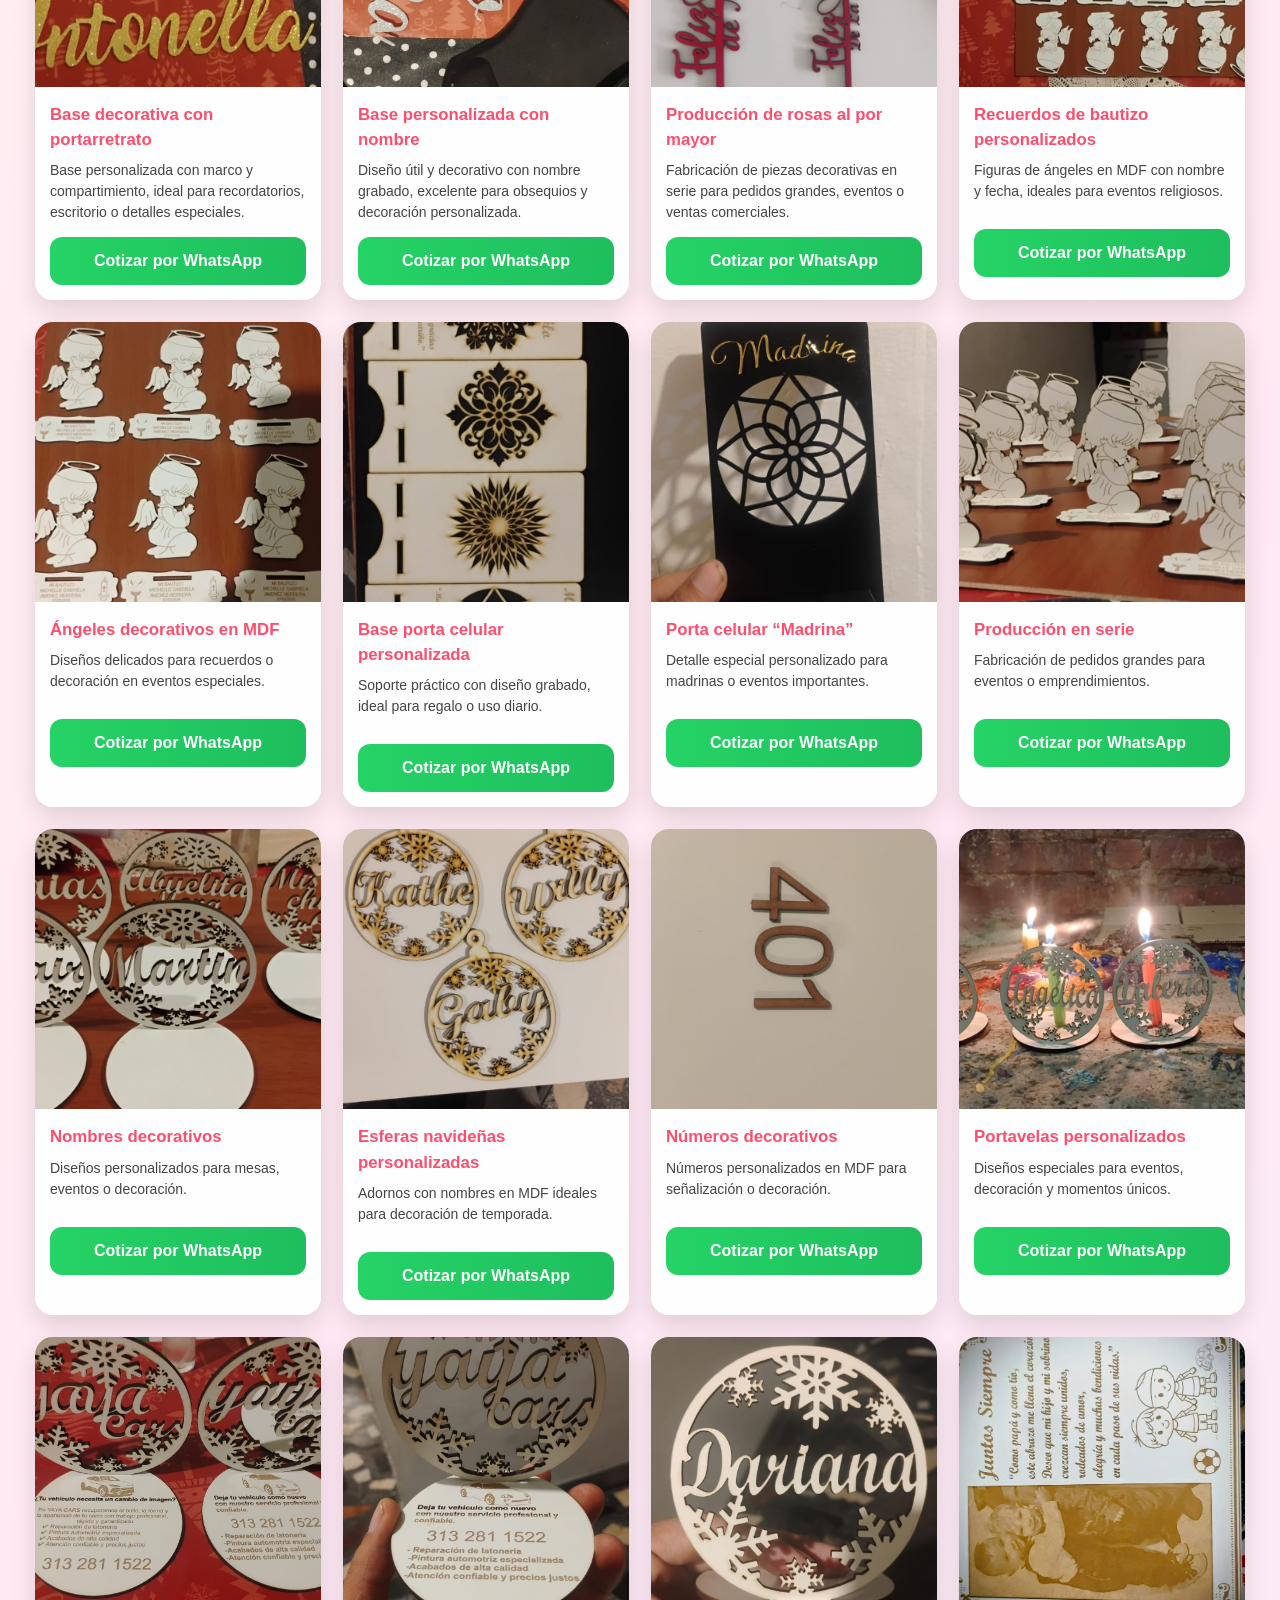
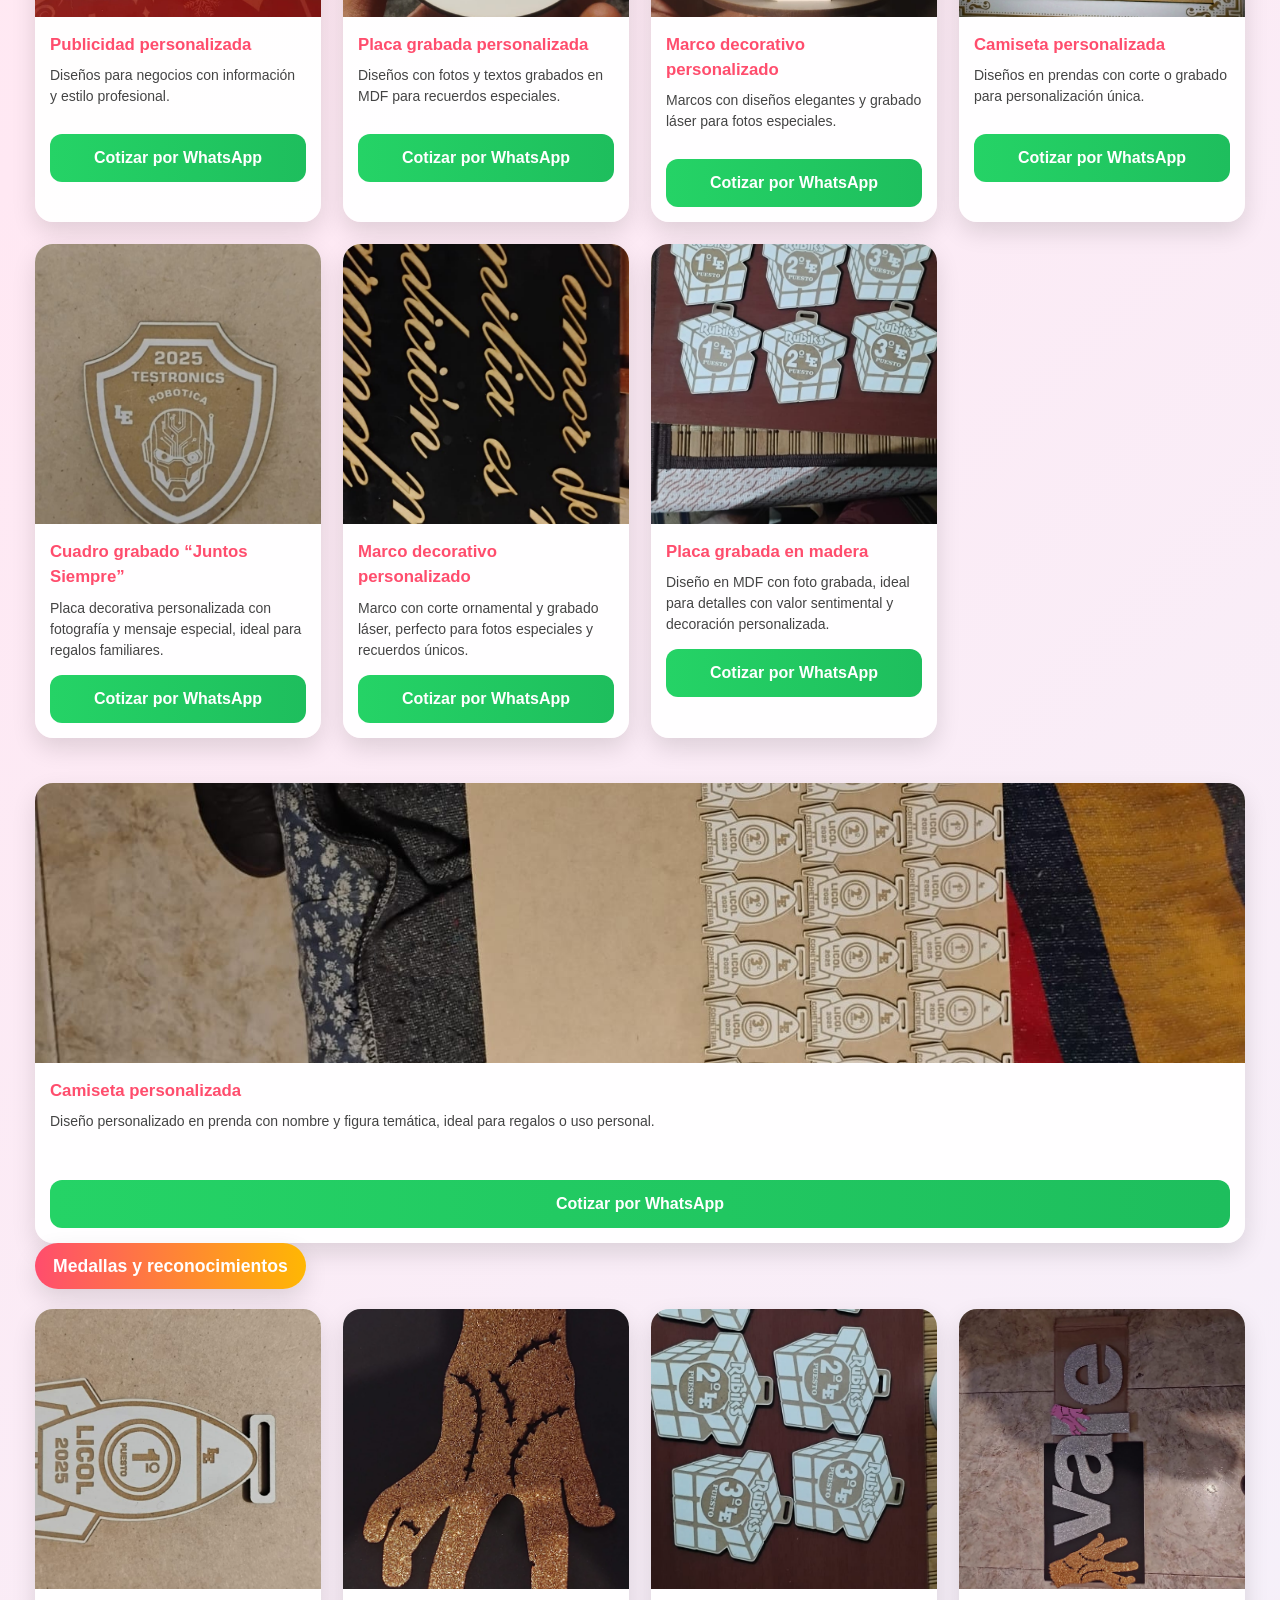
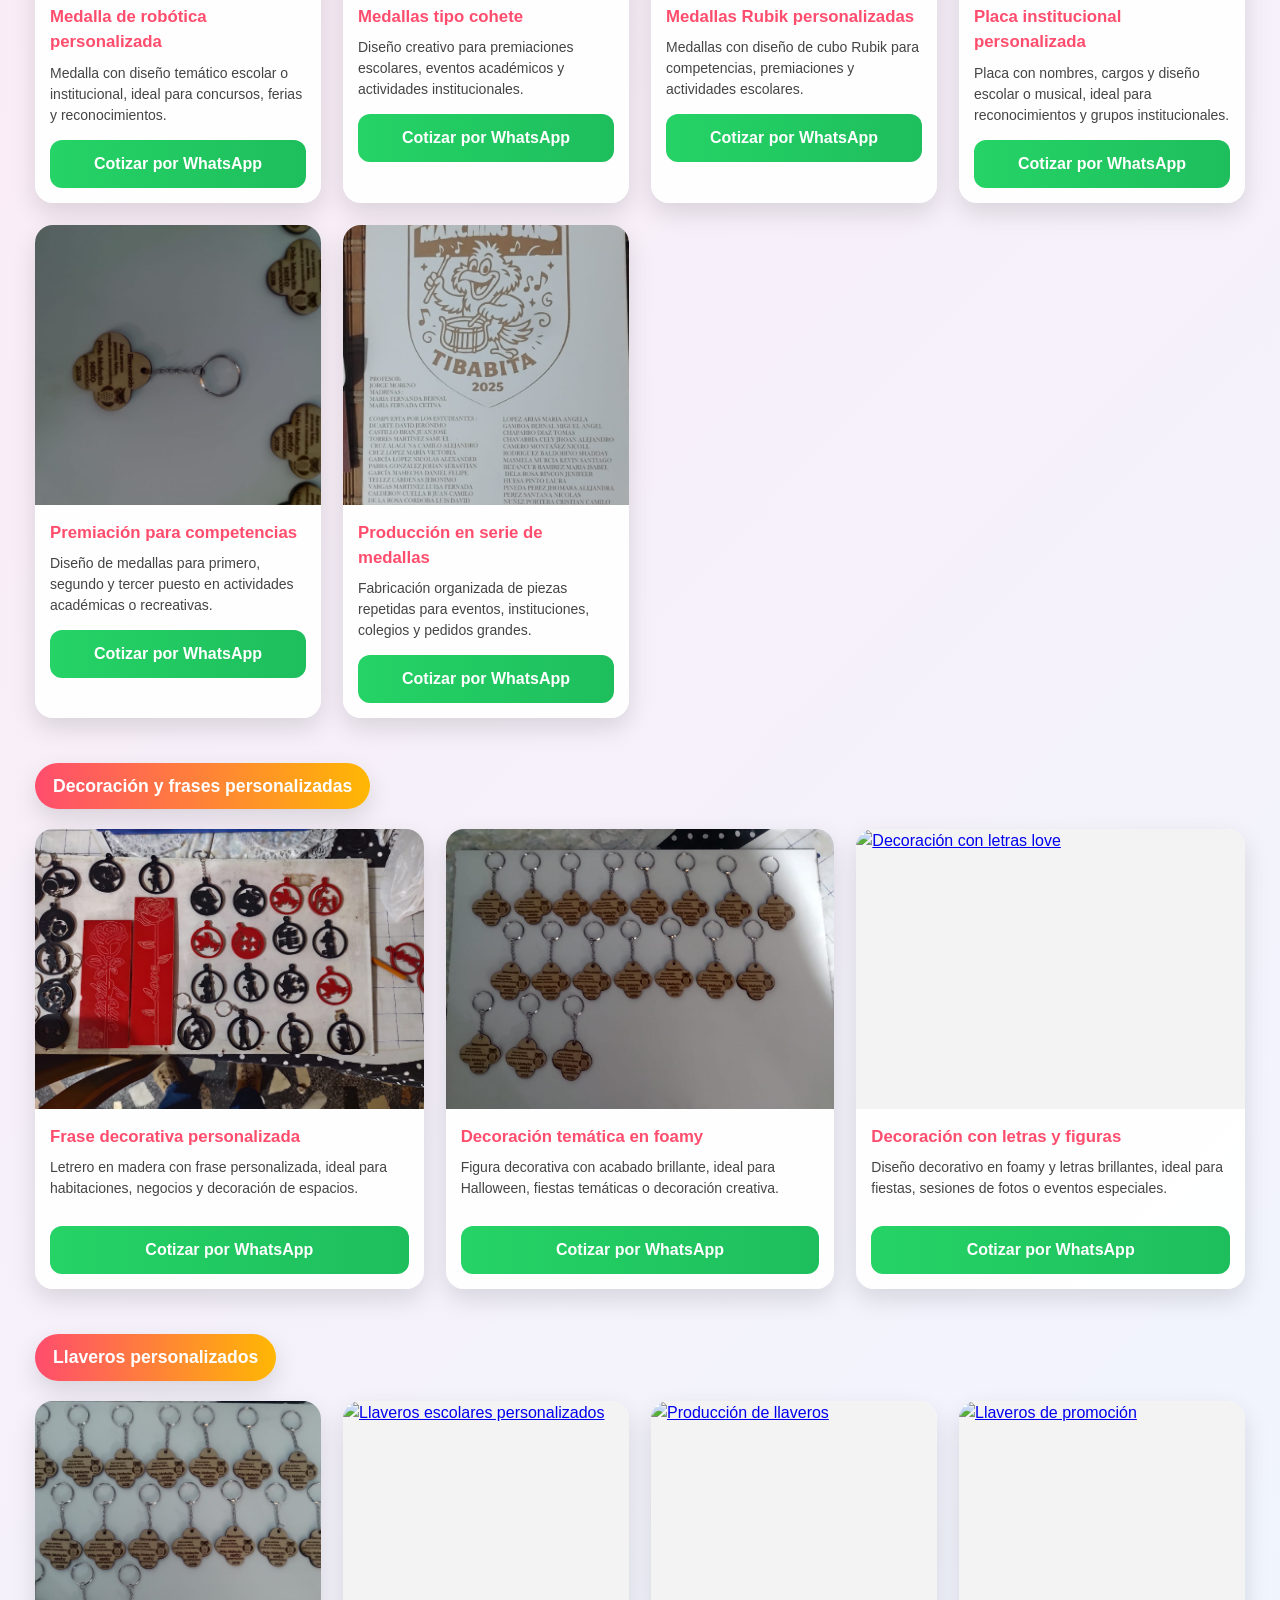
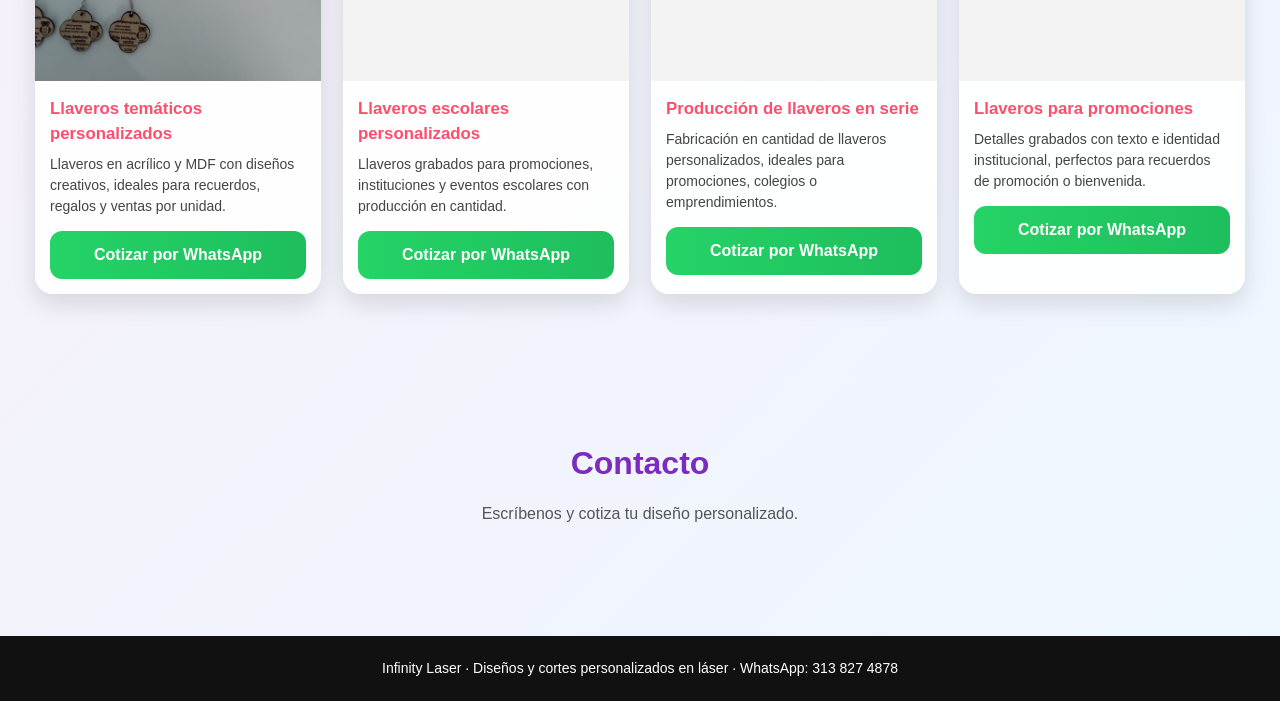
==== commit a86316c1: "Update print statement from 'Hello' to 'Goodbye'" ====
--- a/index.html
+++ b/index.html
@@ -292,18 +292,18 @@
       </div>
       <div class="box">
         <h3>Calidad</h3>
-        <p>Trabajamos con acabados limpios y materiales ideales para cada proyecto.</p>
+        <p>Trabajamos con materiales de alta calidad como madera, acrílico, papel y cartón, seleccionados cuidadosamente para cada proyecto, logrando acabados impecables, duraderos y con una presentación profesional en cada detalle.</p>
       </div>
       <div class="box">
         <h3>Personalización</h3>
-        <p>Cada producto se adapta al gusto, nombre, temática o necesidad del cliente.</p>
+        <p>Cada producto se diseña a la medida, adaptándose al gusto, nombre, temática y necesidades de cada cliente, para ofrecer piezas únicas que reflejan su estilo y propósito.</p>
       </div>
     </div>
   </section>
 
   <section id="servicios">
     <h2 class="titulo-seccion">Servicios</h2>
-    <p class="subtitulo">Estos son algunos de los trabajos que realizamos.</p>
+    <p class="subtitulo">Estos son algunos de los proyectos que hemos realizado, reflejo de nuestra calidad, creatividad y compromiso en cada detalle.</p>
 
     <div class="servicios">
       <div class="box">
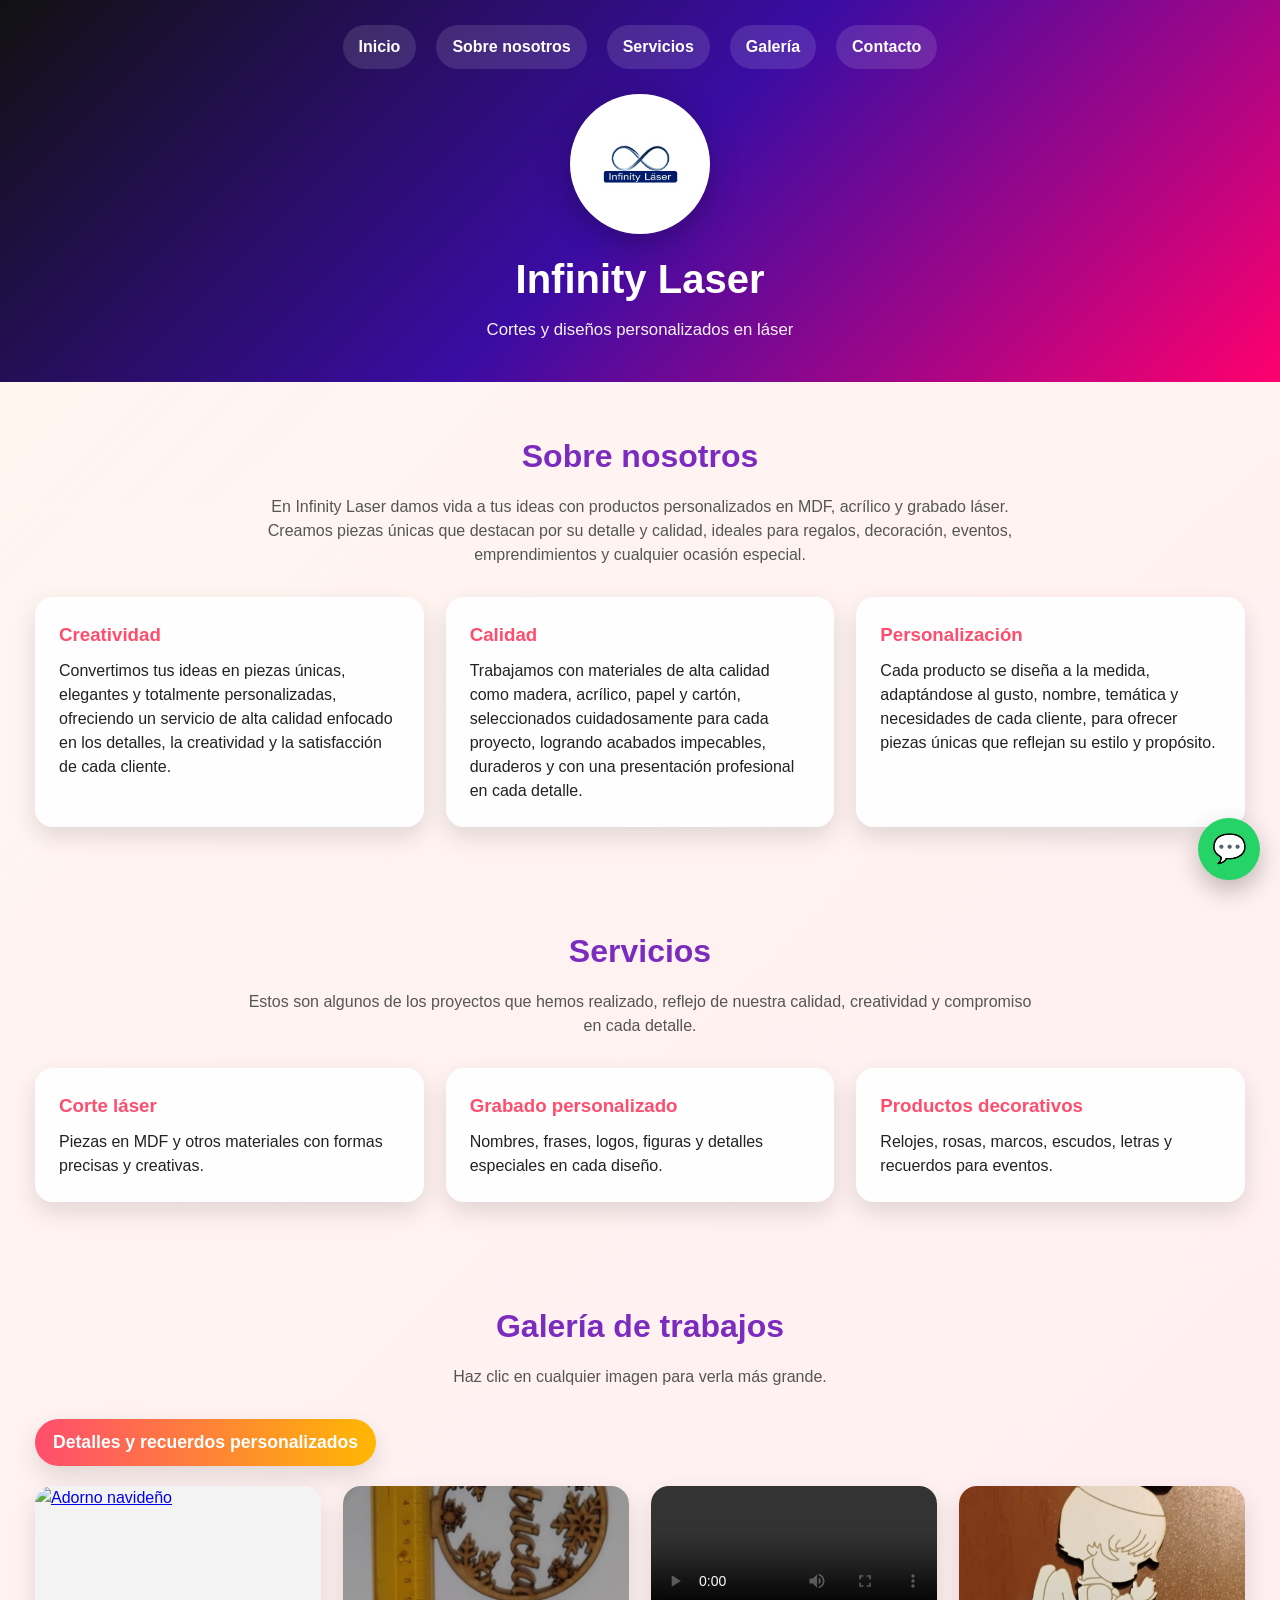
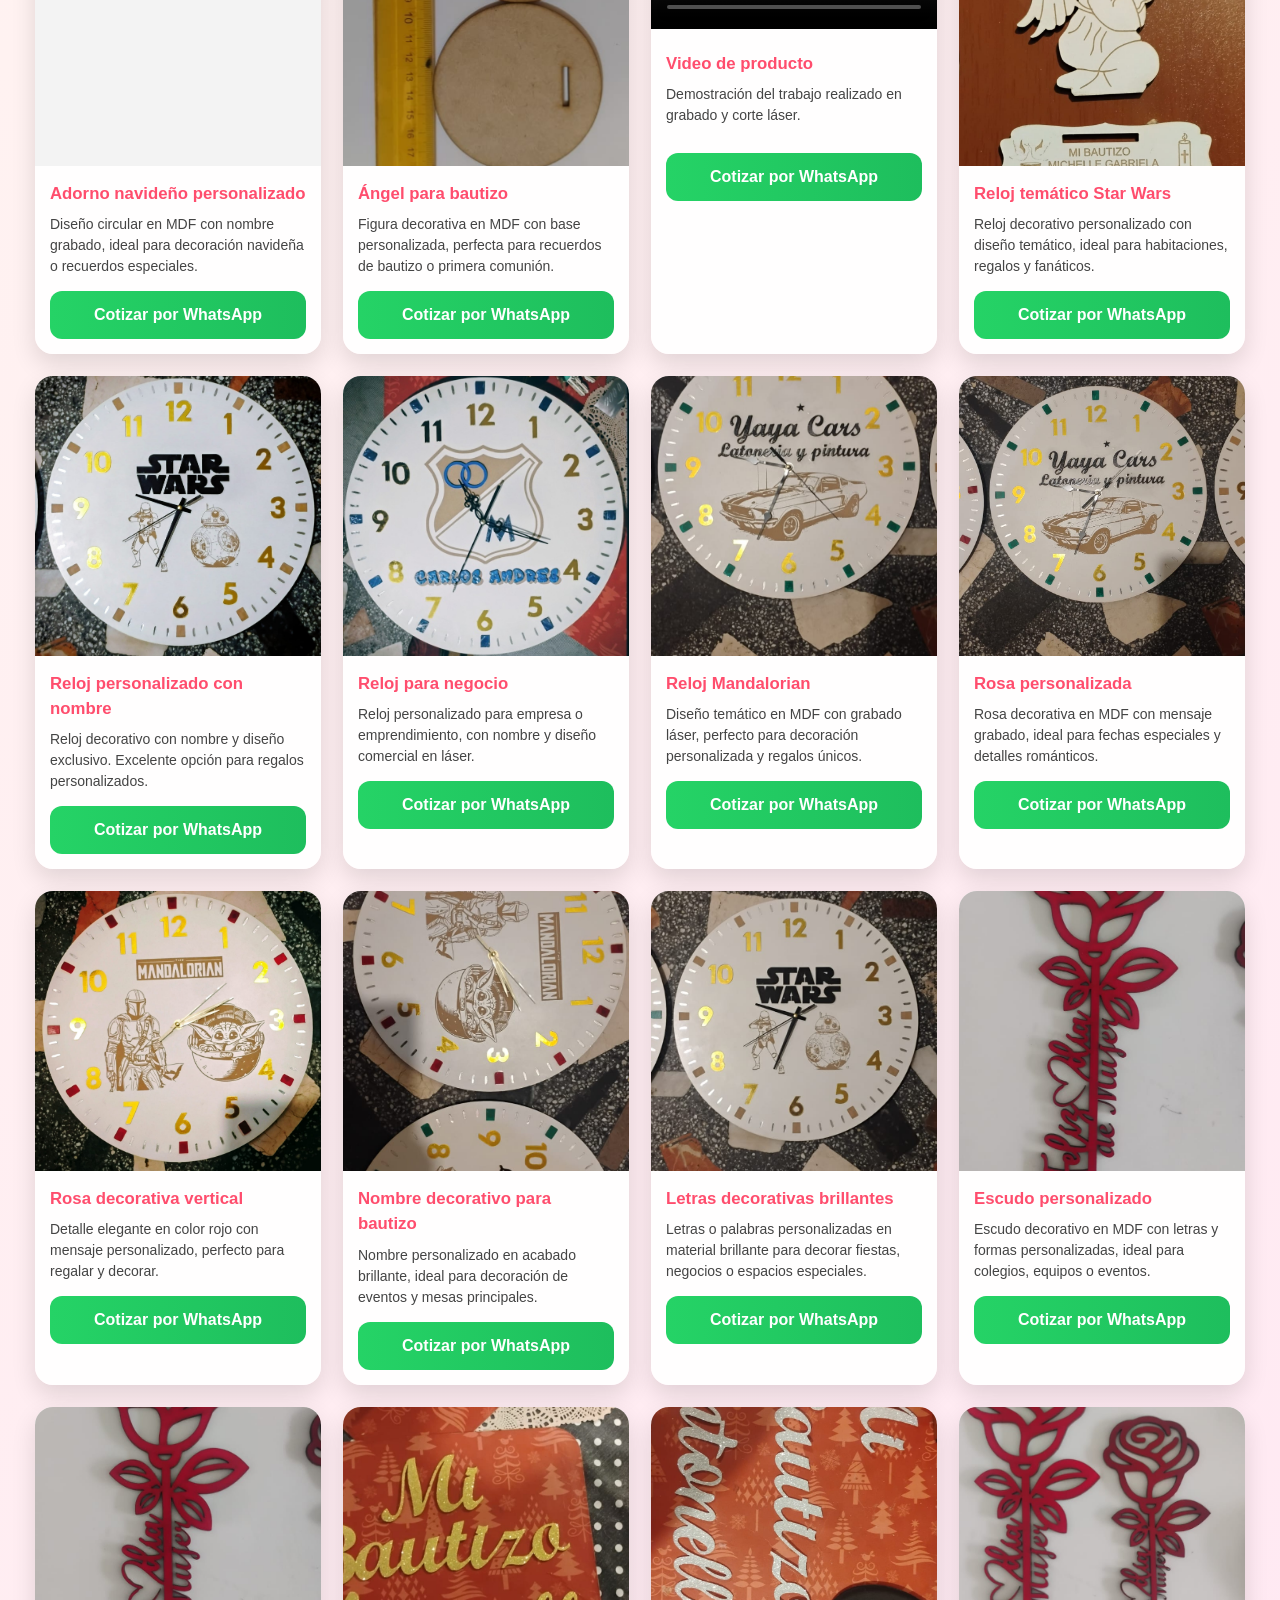
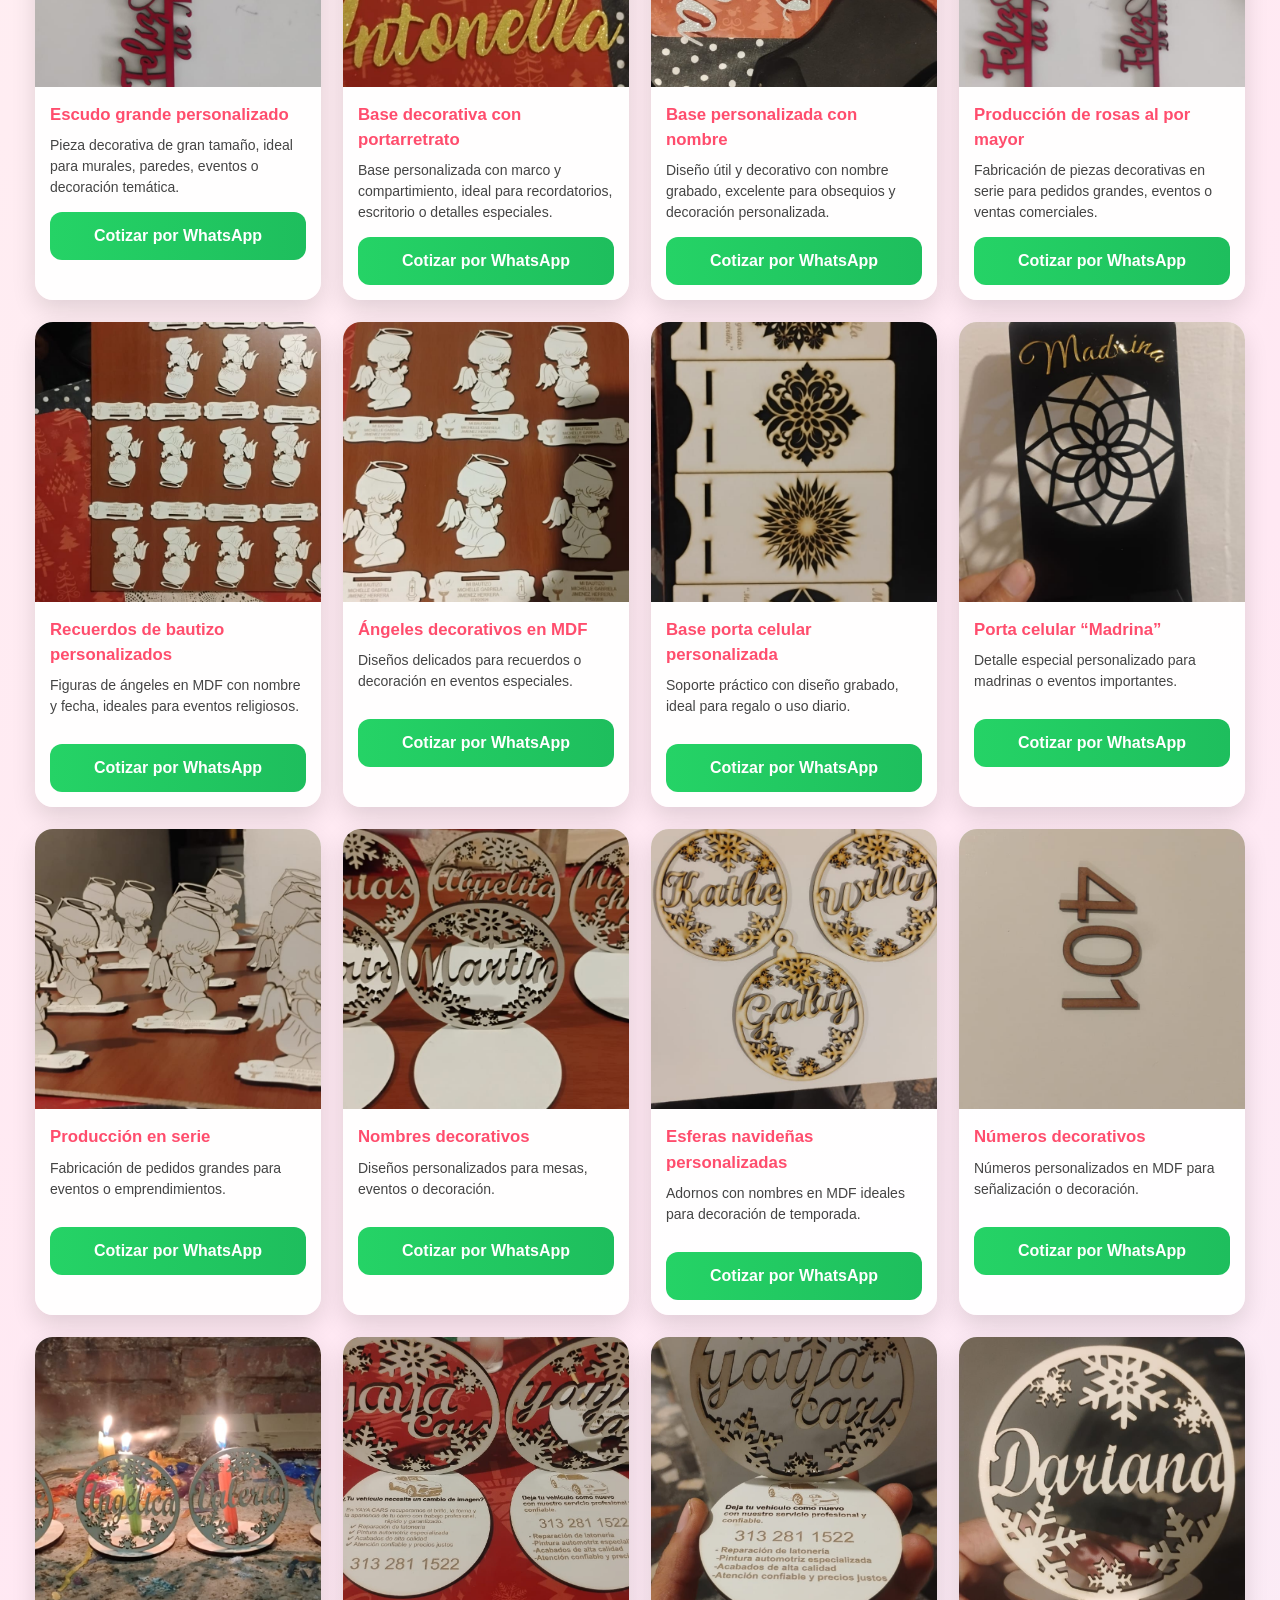
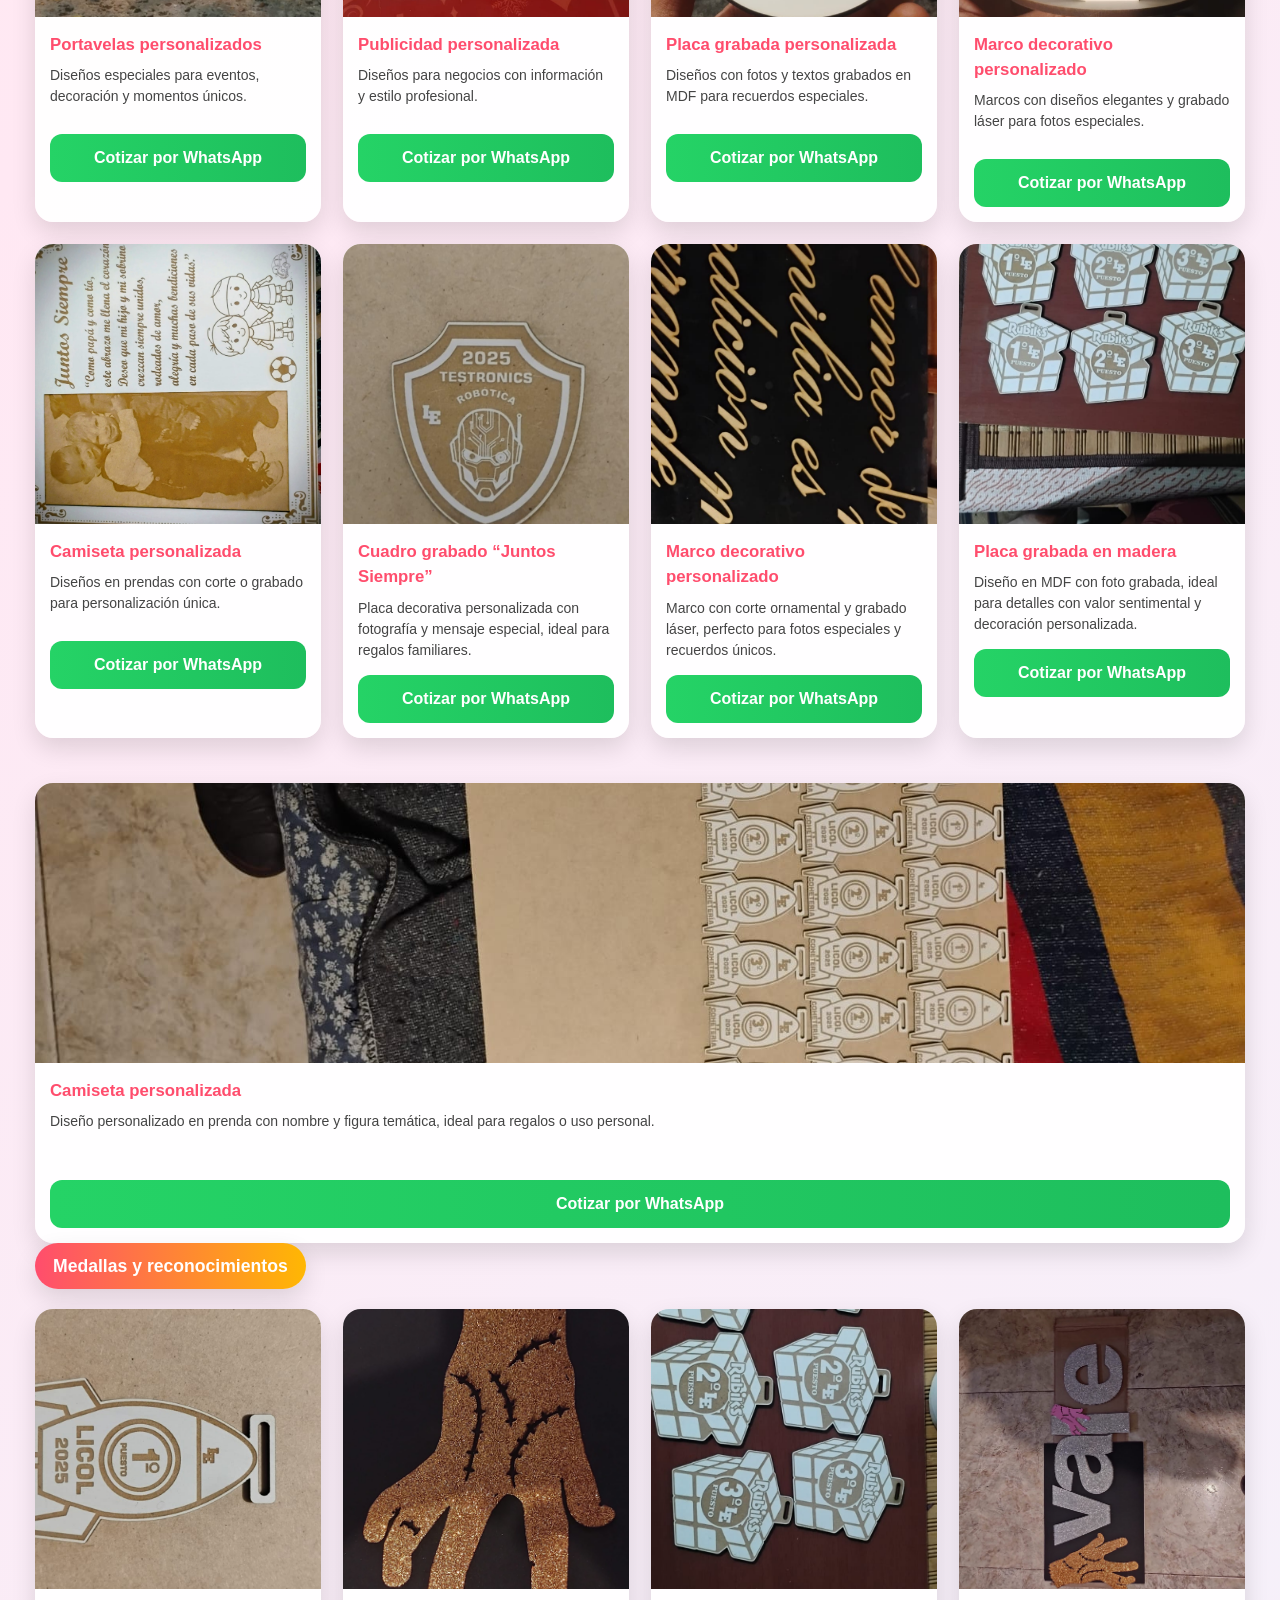
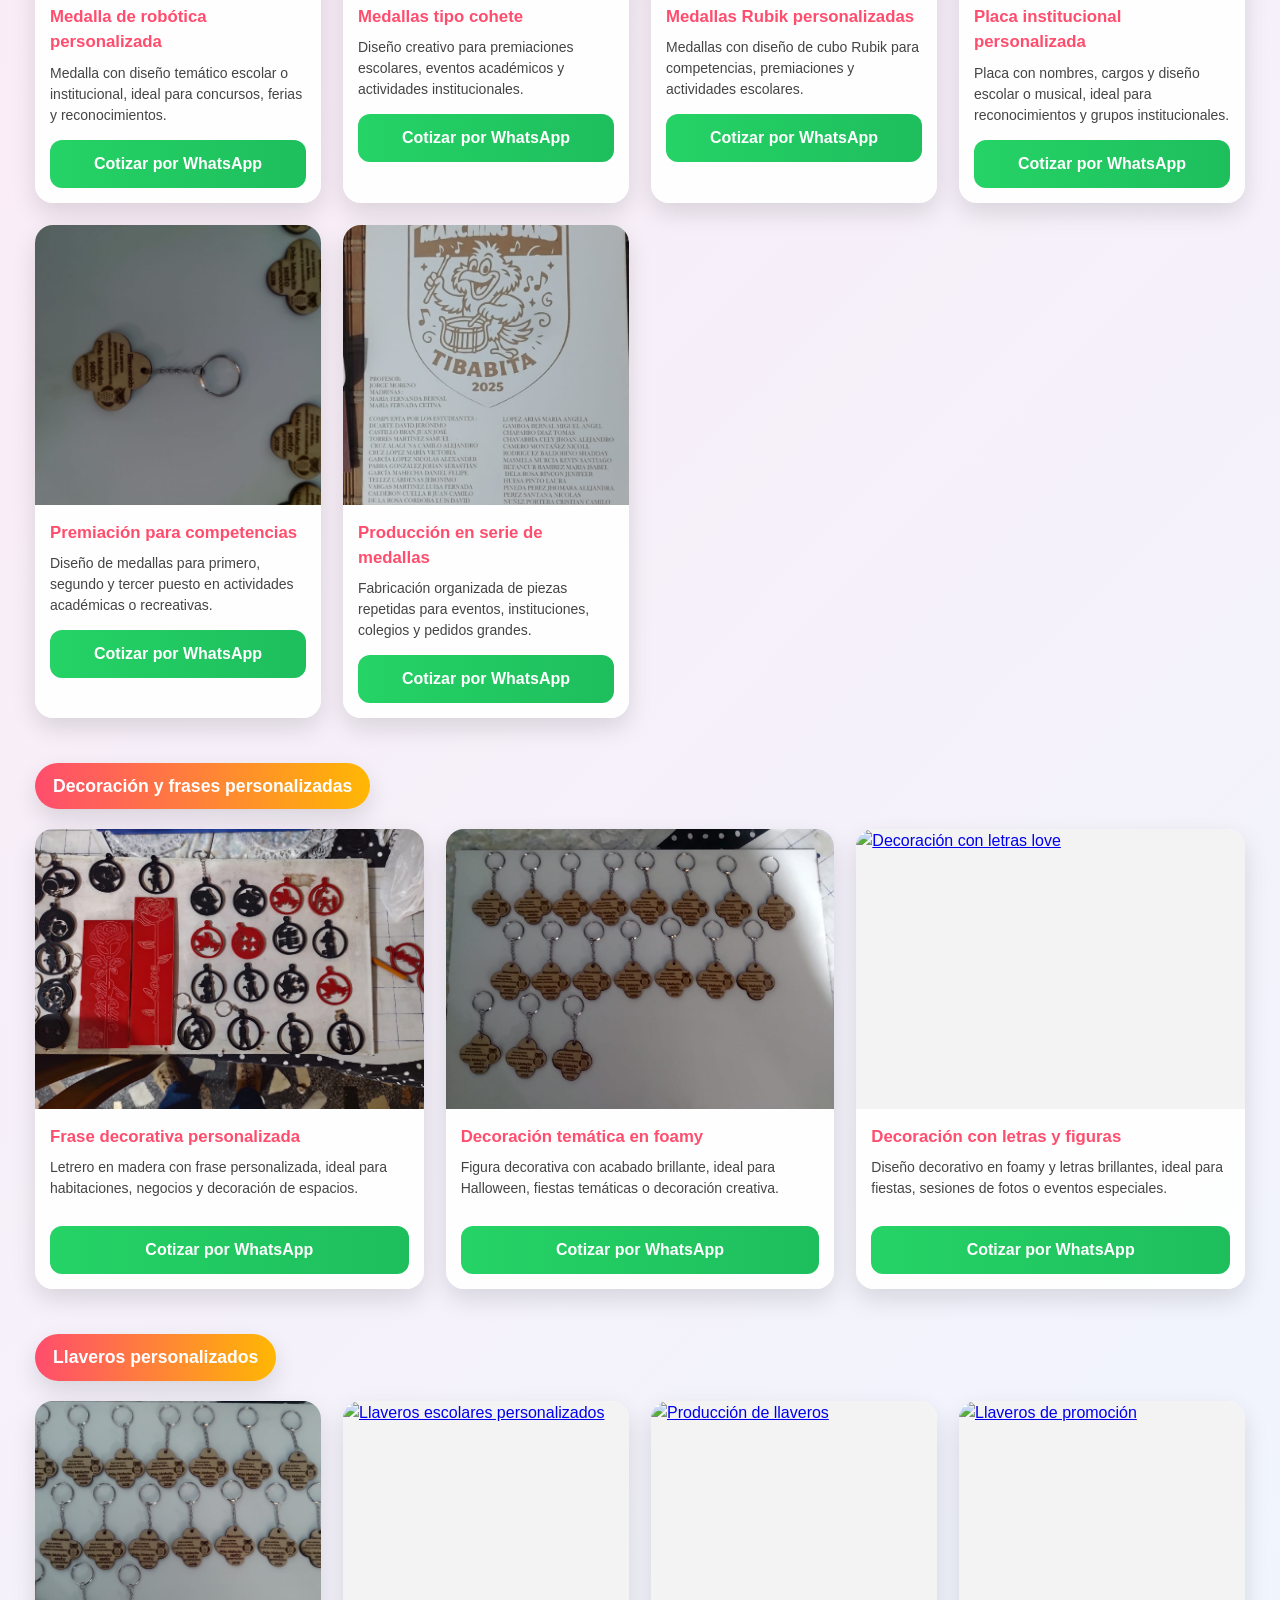
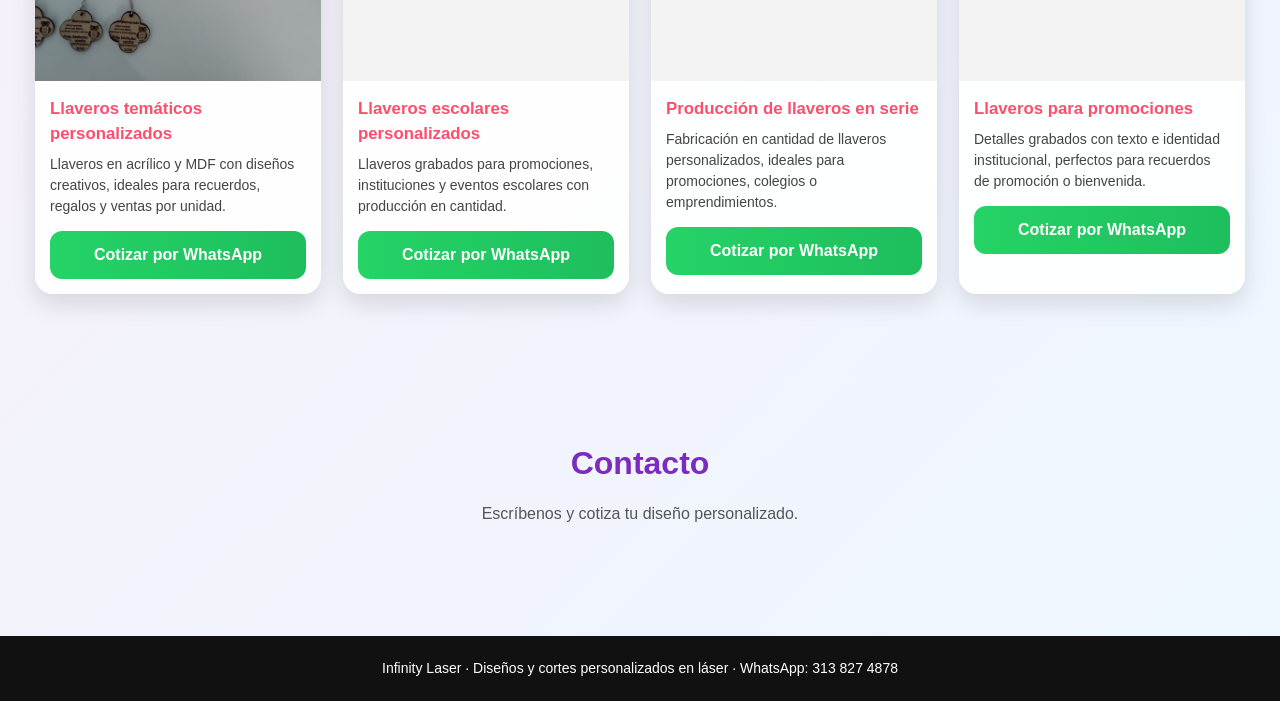
==== commit eb5fa0ac: "Update print statement from 'Hello' to 'Goodbye'" ====
--- a/index.html
+++ b/index.html
@@ -351,6 +351,25 @@
           </div>
         </div>
 
+<div class="card">
+  <video width="100%" controls>
+    <source src="videos/p104.mp4" type="video/mp4">
+  </video>
+
+  <div class="card-content">
+    <h4>Video de producto</h4>
+    <p>Demostración del trabajo realizado en grabado y corte láser.</p>
+
+    <a class="btn-wsp" href="https://wa.me/573138274878?text=Hola,%20quiero%20información%20del%20producto%20del%20video">
+      Cotizar por WhatsApp
+    </a>
+  </div>
+</div>
+        
+
+
+        
+
         <div class="card">
           <a class="img-link" href="img2/p3.jpeg" target="_blank">
             <img src="img2/p3.jpeg" alt="Reloj Star Wars">
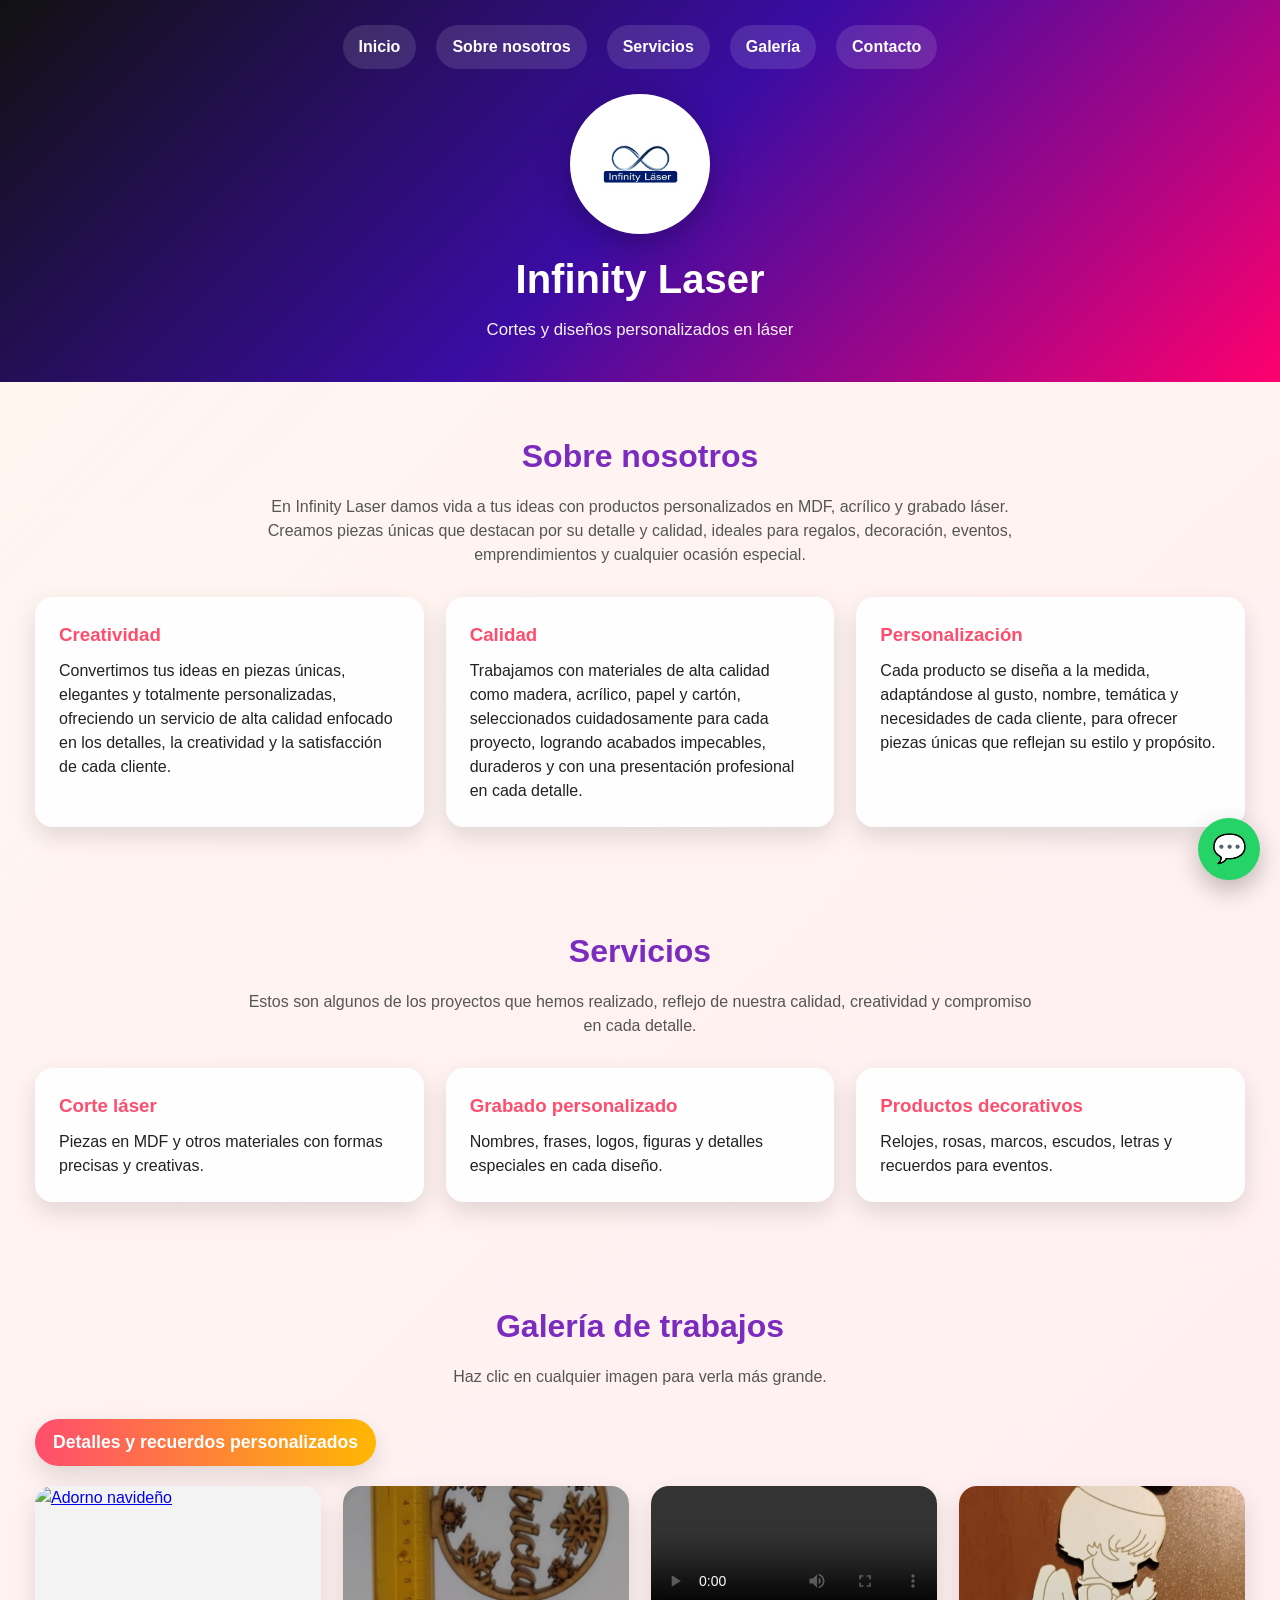
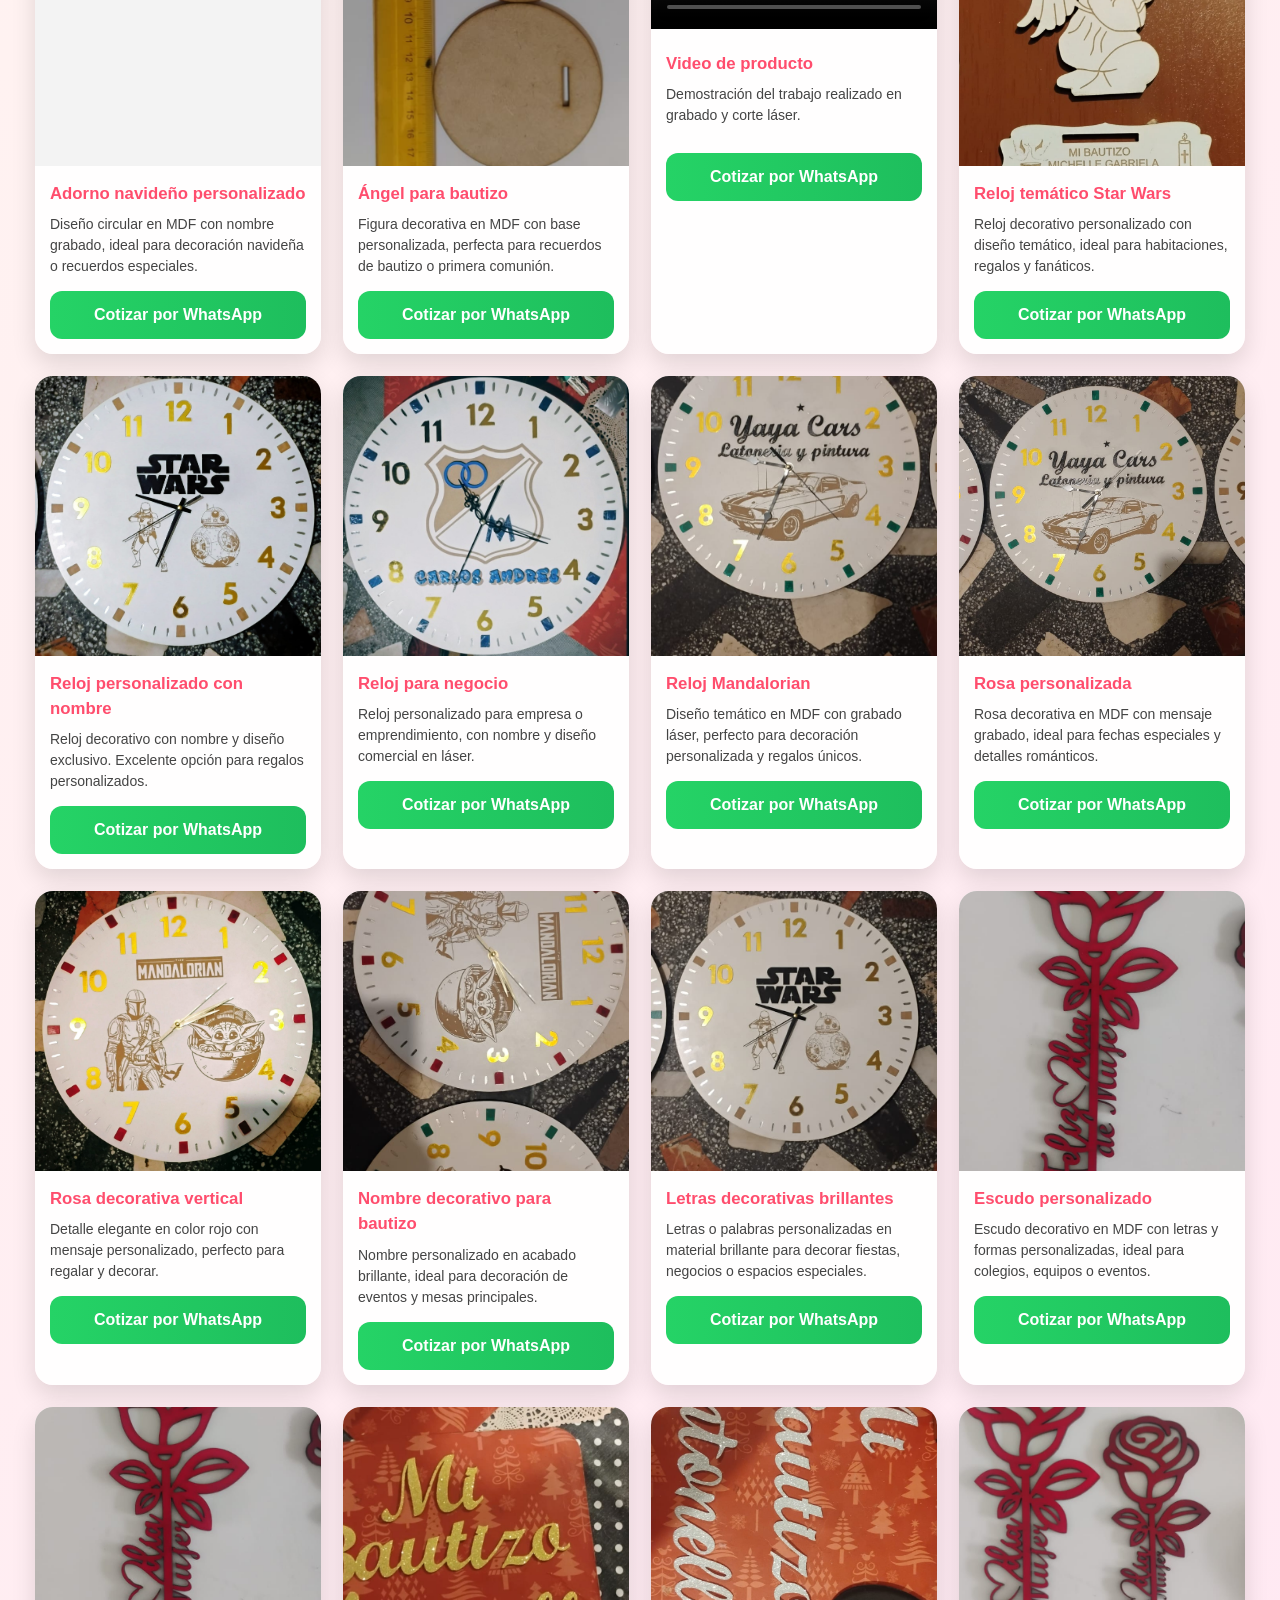
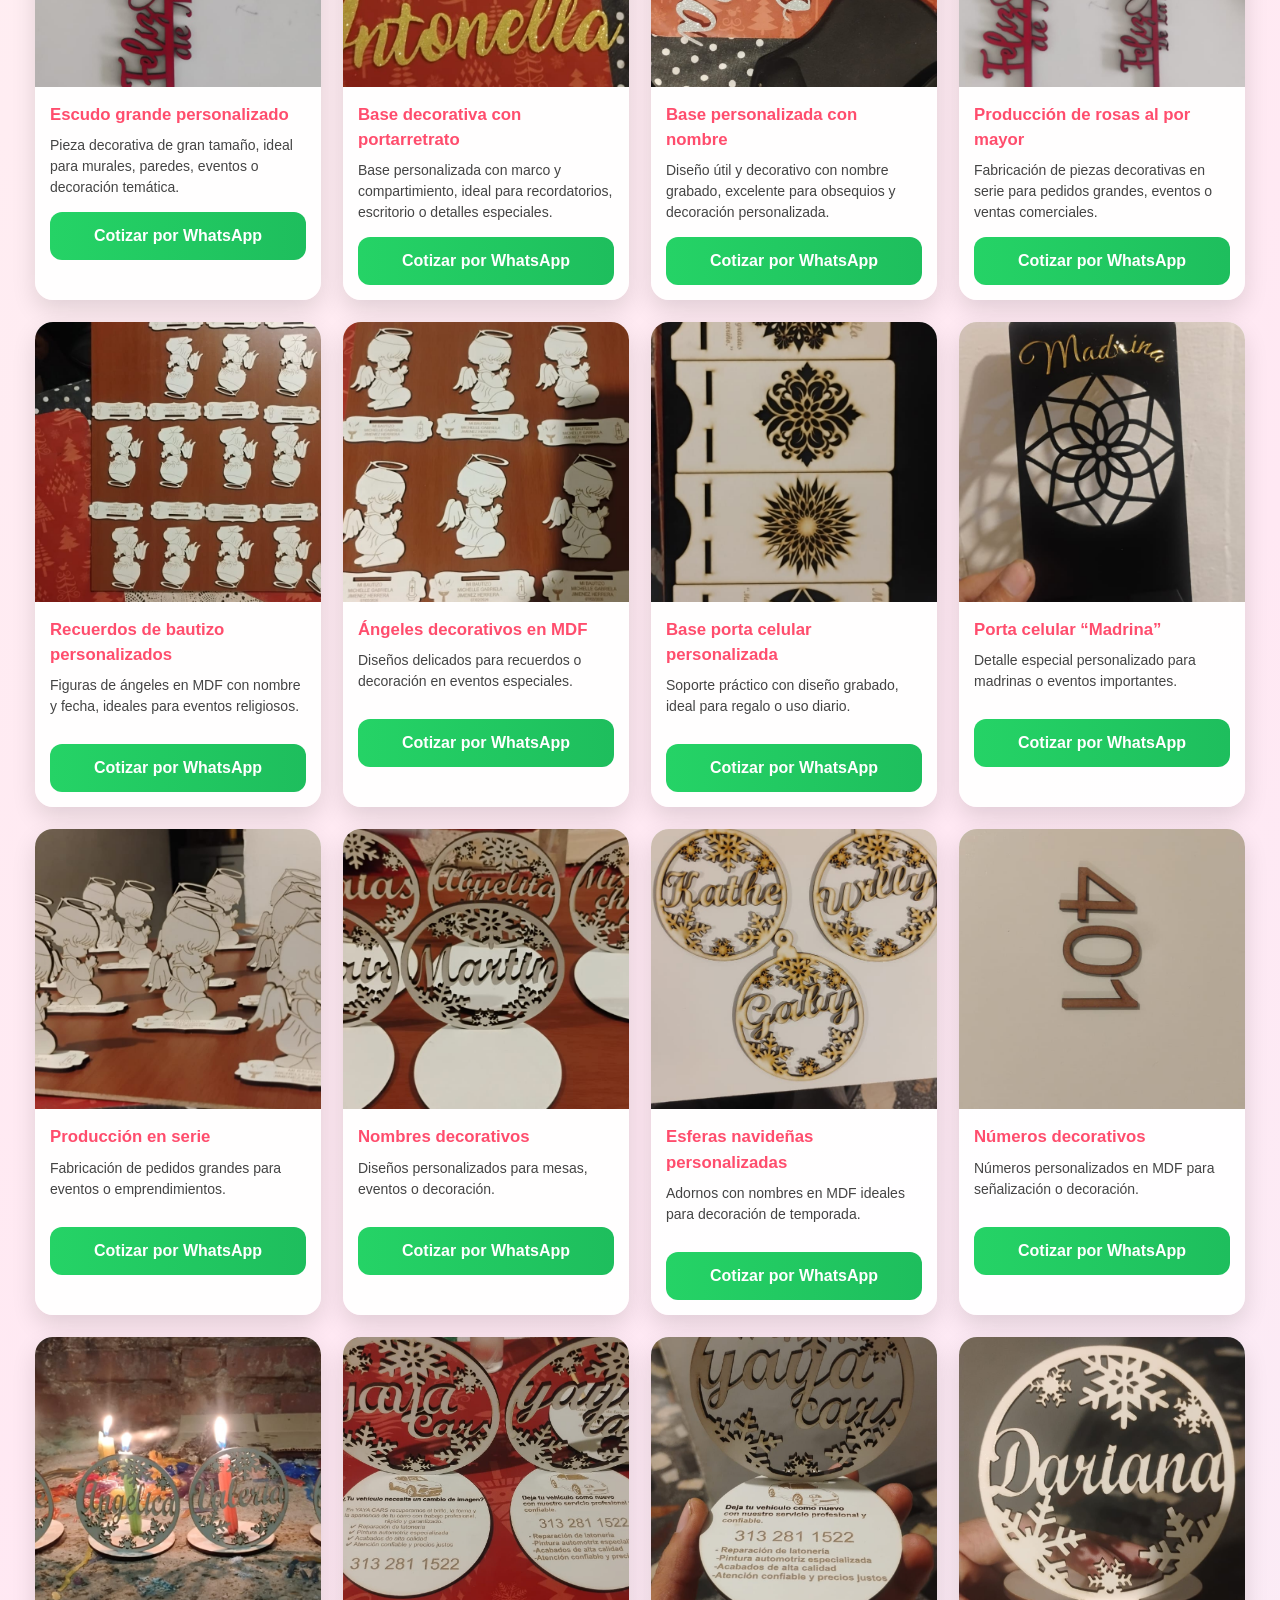
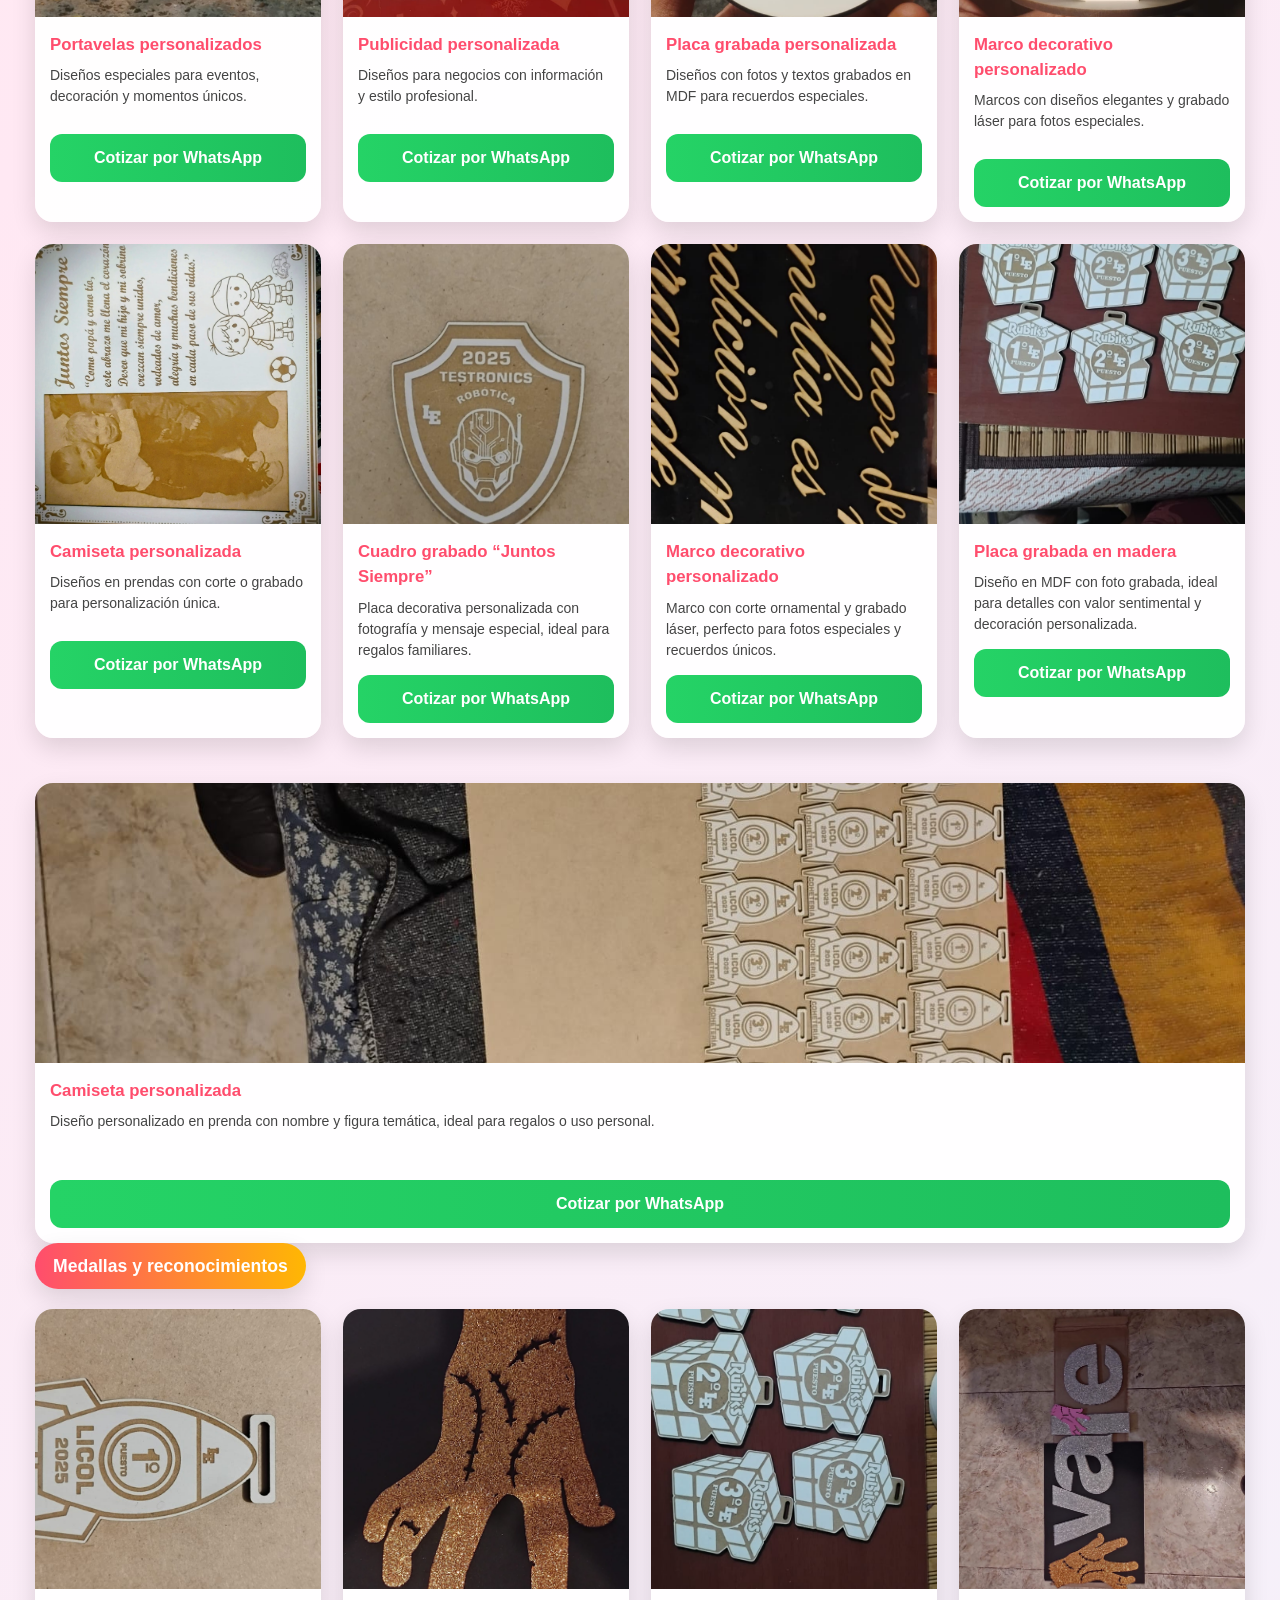
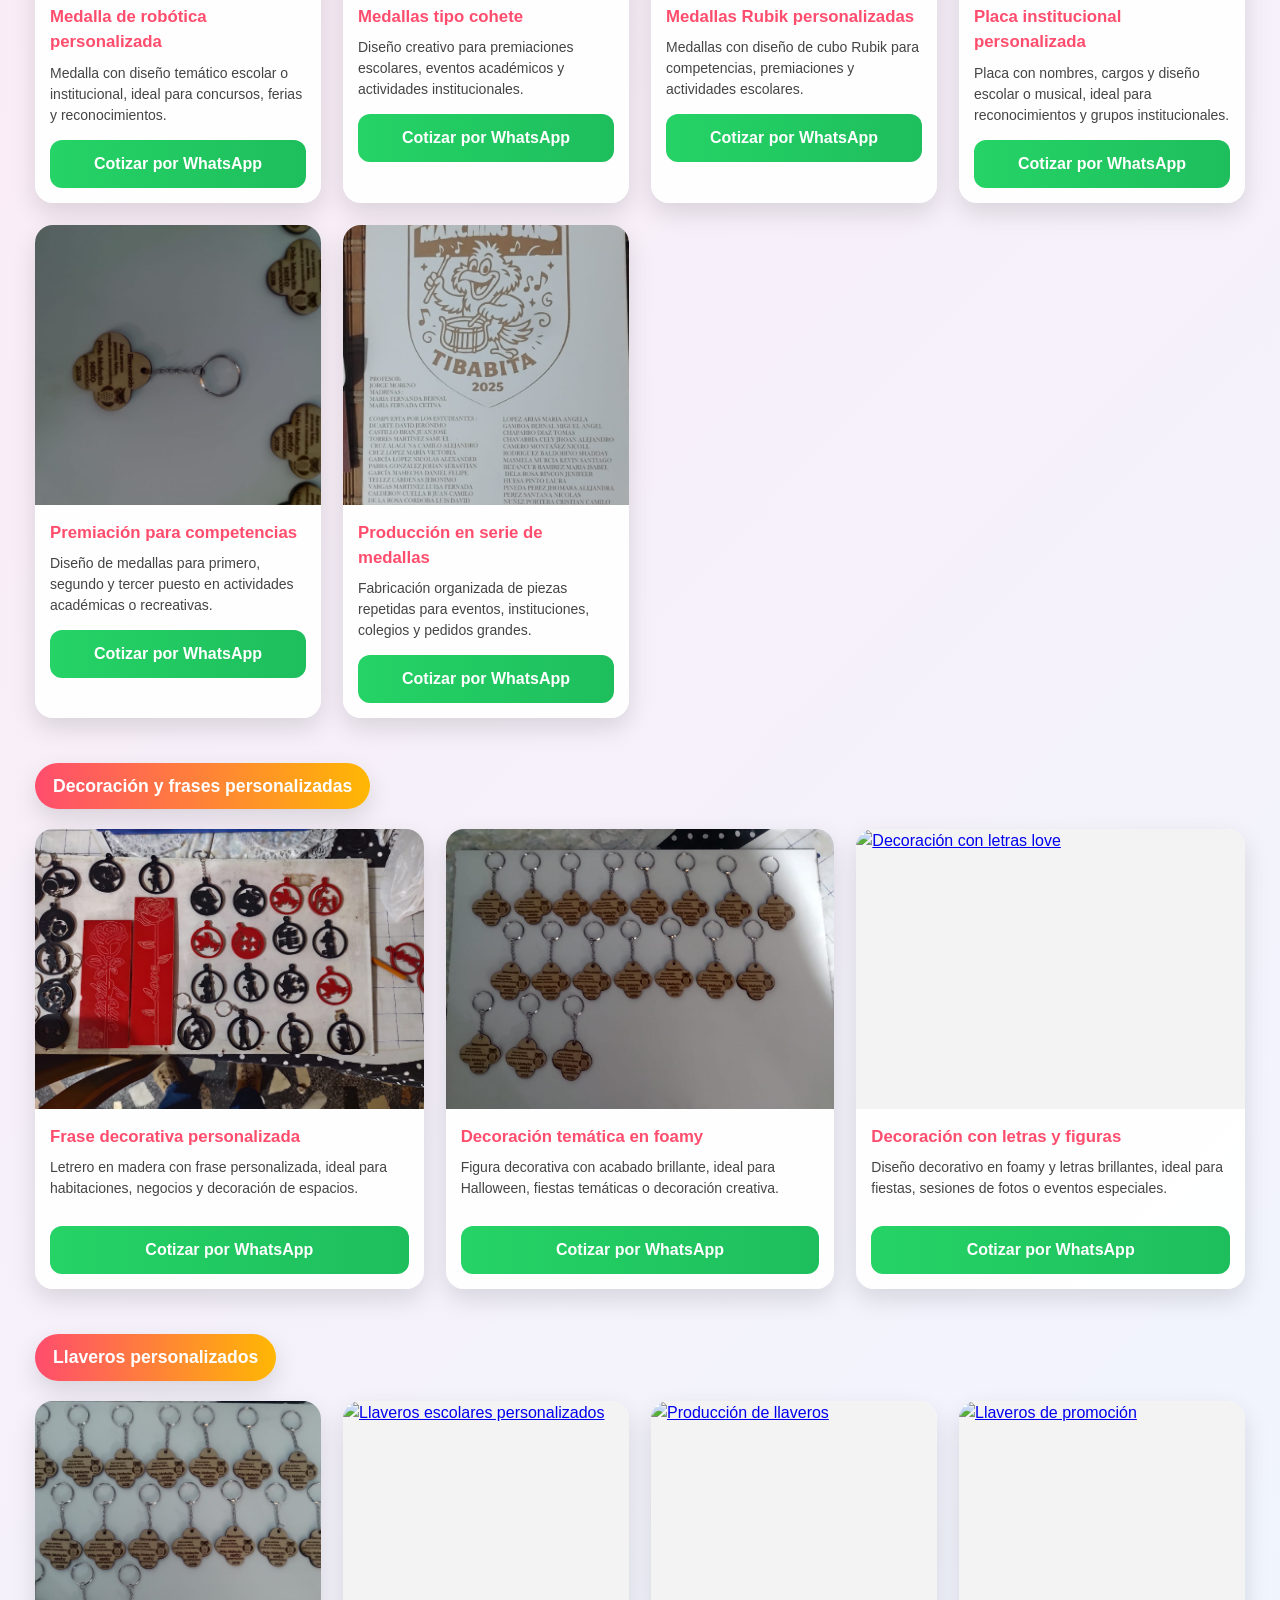
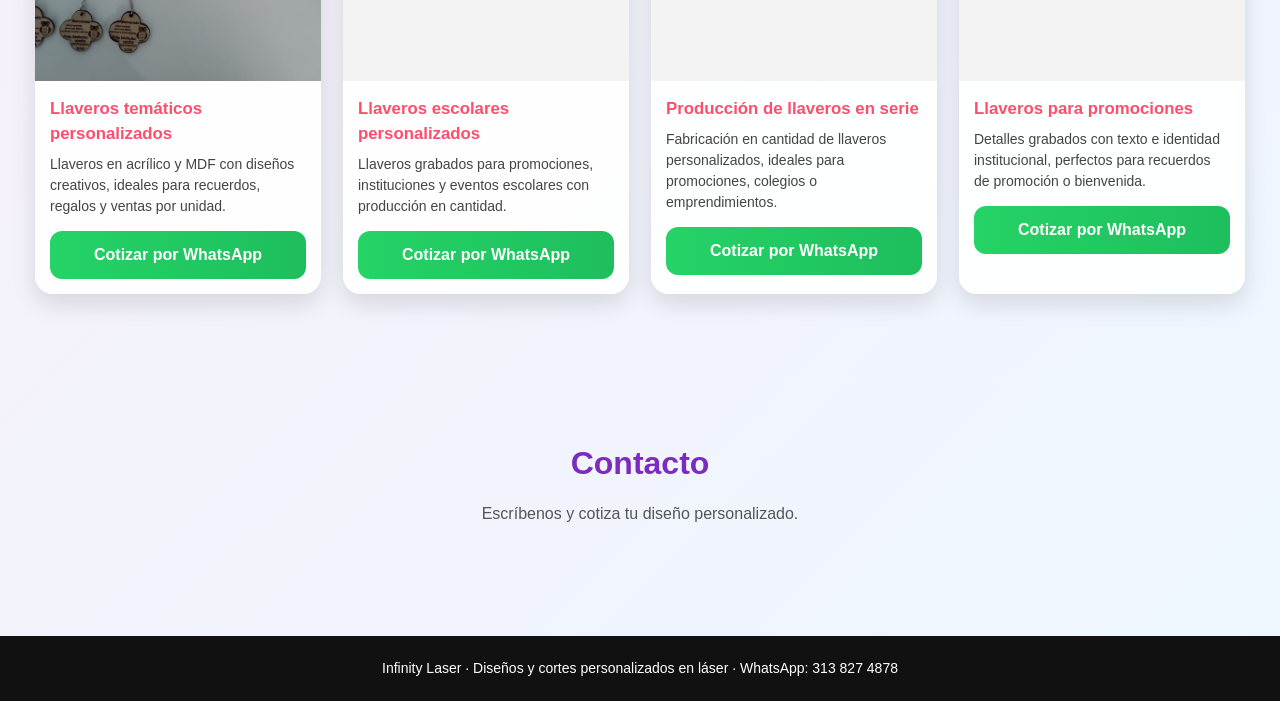
==== commit 400fd803: "Update print statement from 'Hello' to 'Goodbye'" ====
--- a/index.html
+++ b/index.html
@@ -353,7 +353,7 @@
 
 <div class="card">
   <video width="100%" controls>
-    <source src="videos/p104.mp4" type="video/mp4">
+    <source src="img/p104.mp4" type="video/mp4">
   </video>
 
   <div class="card-content">
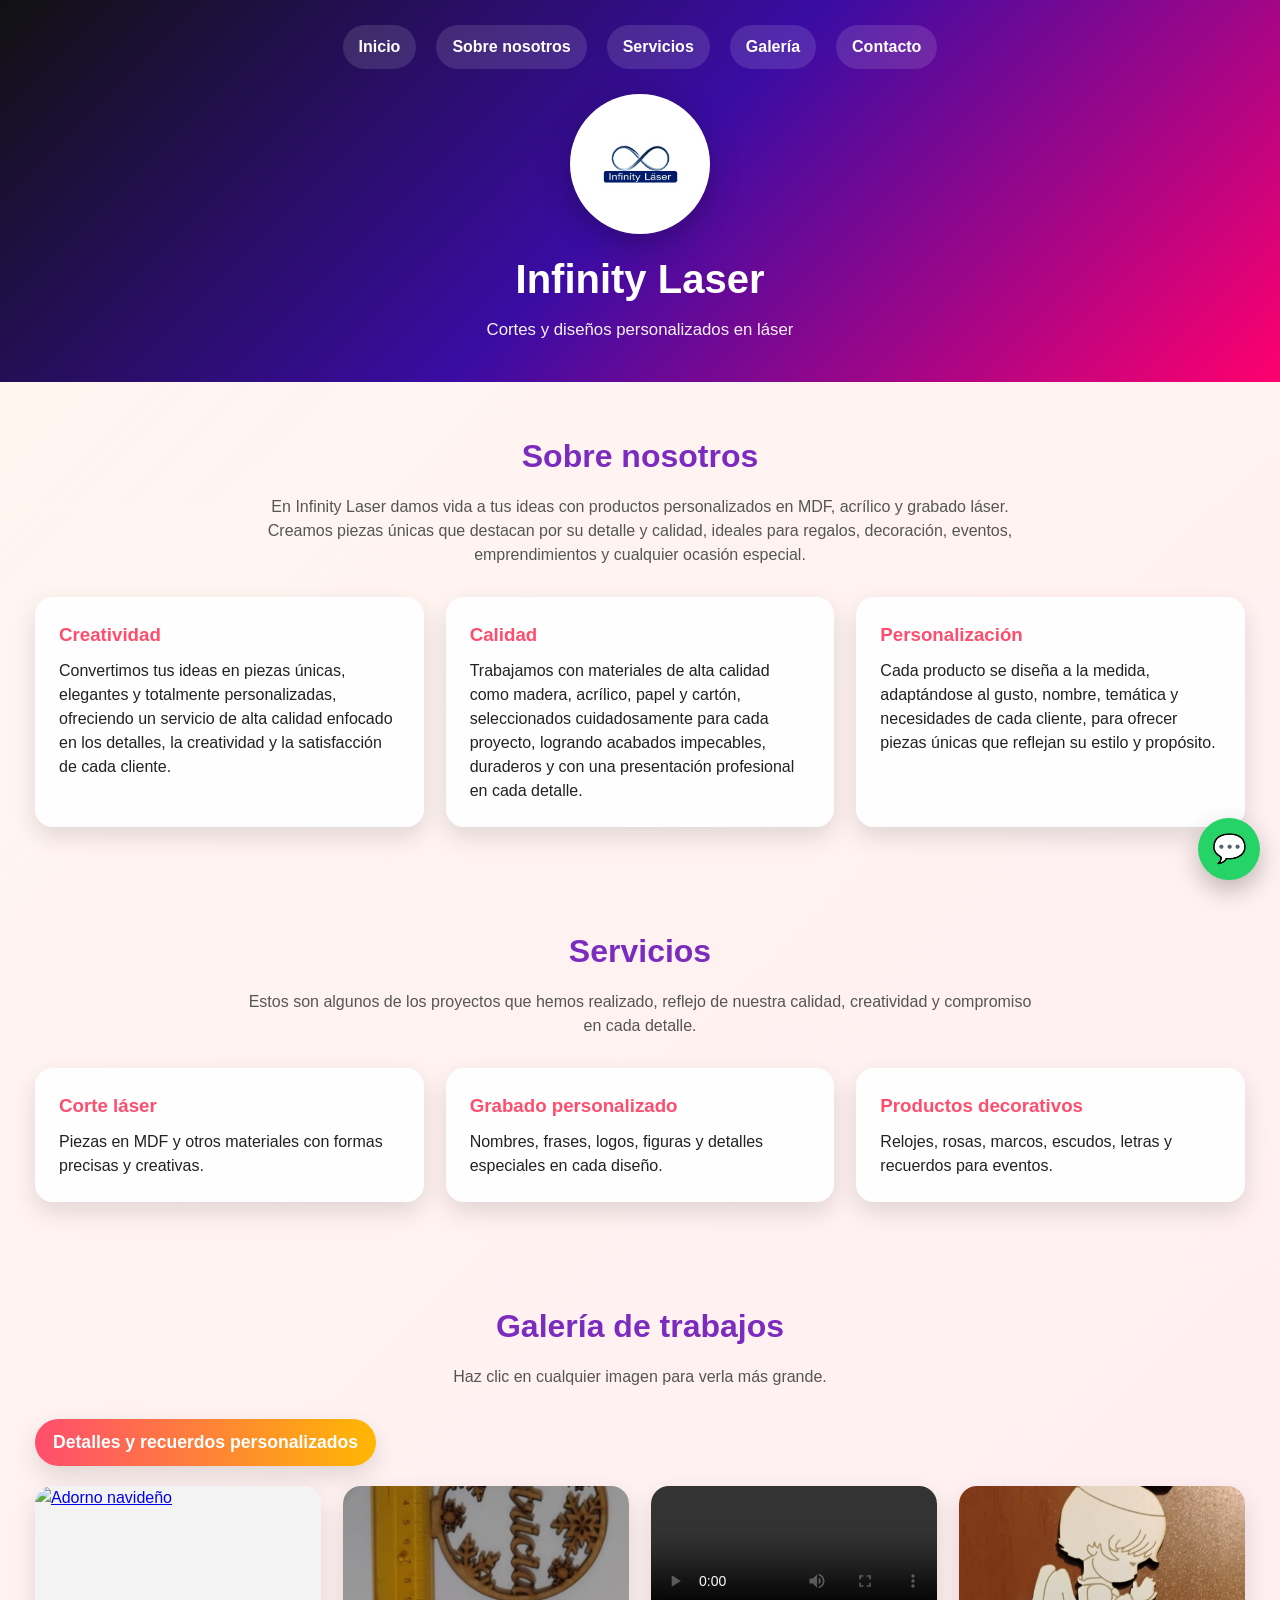
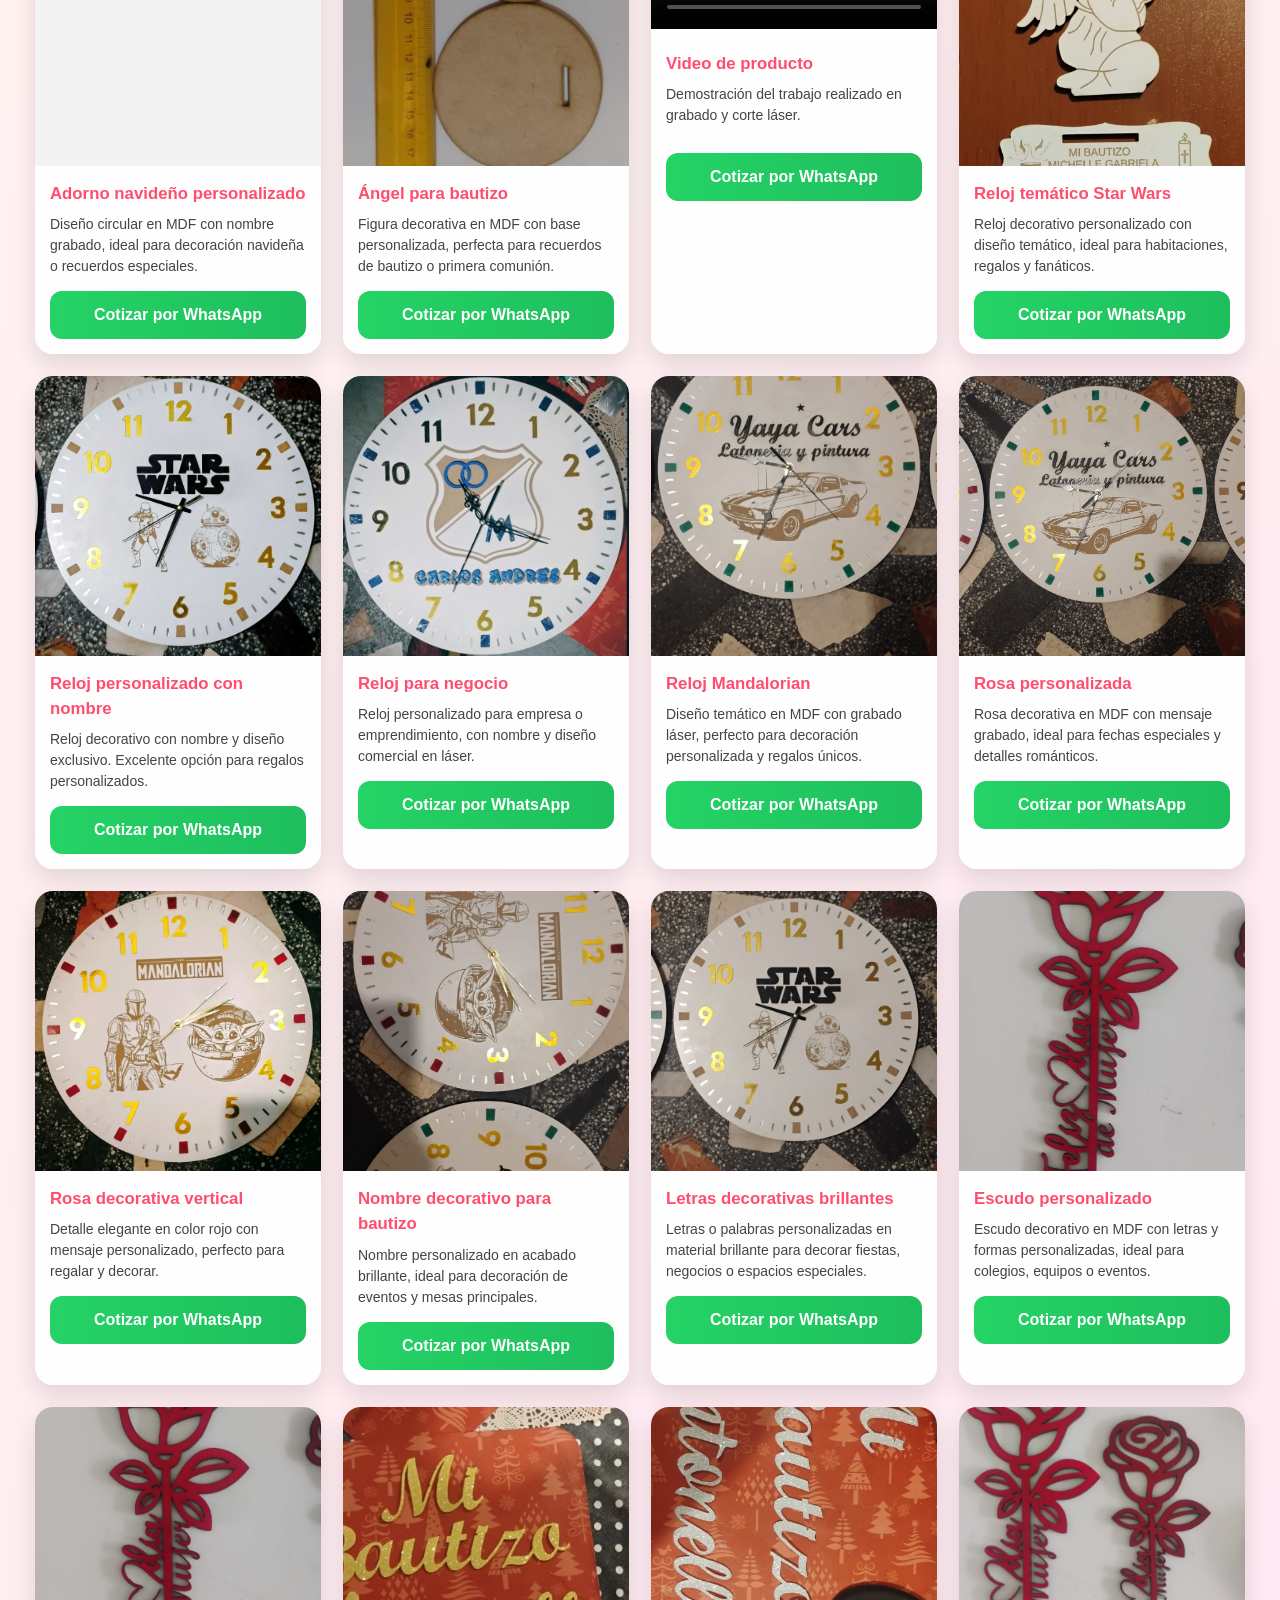
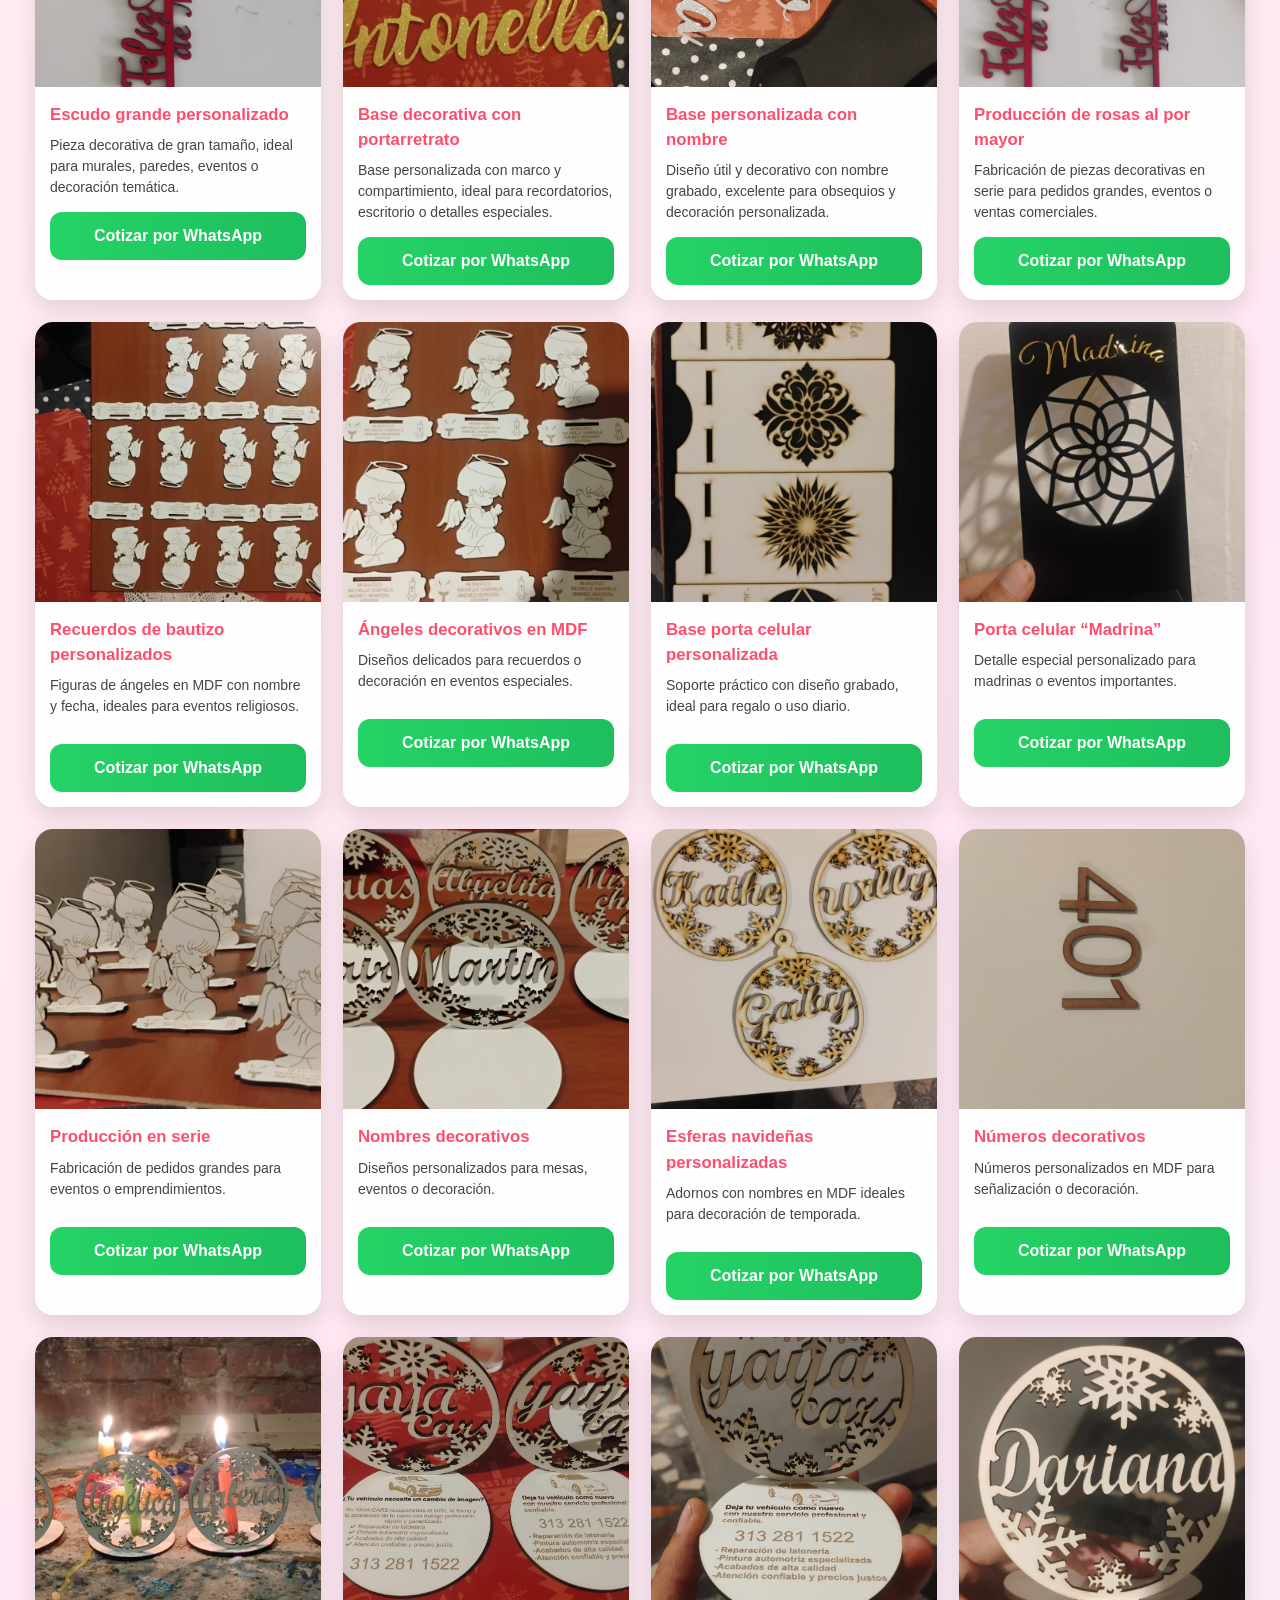
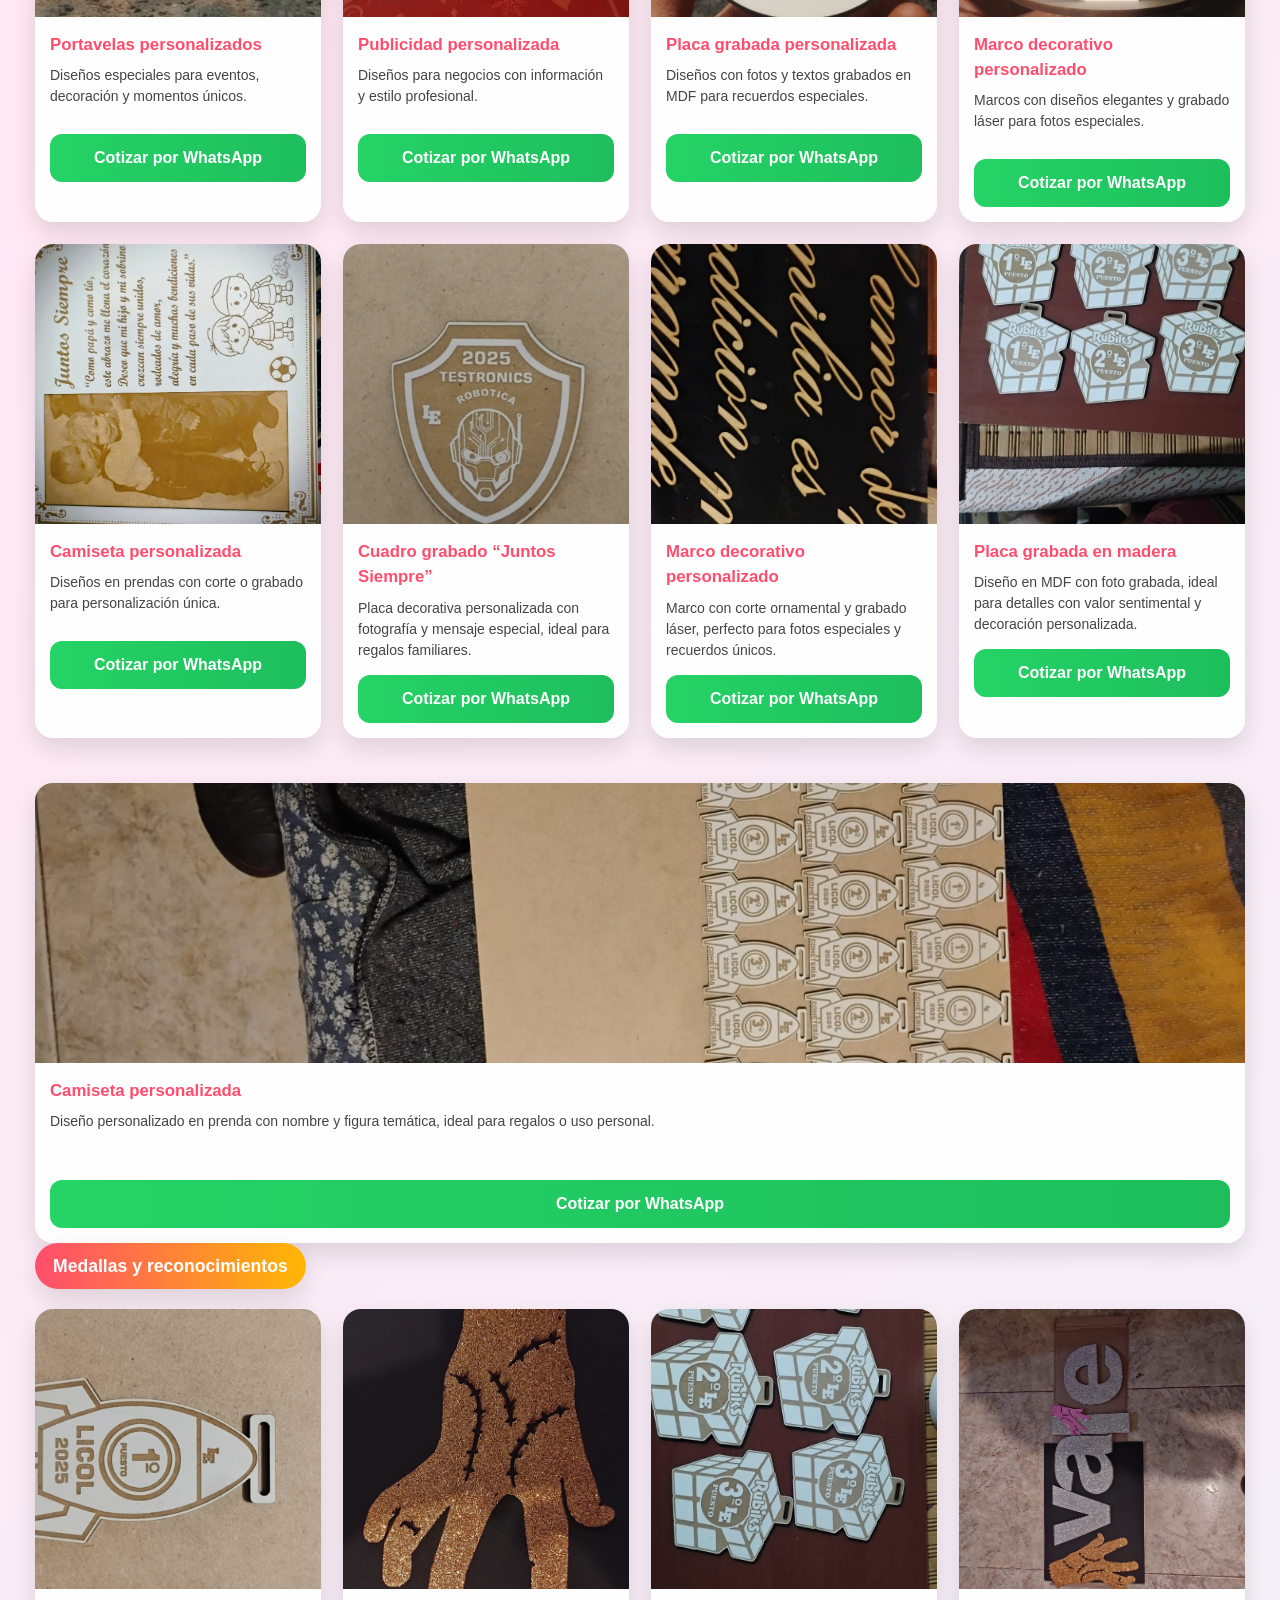
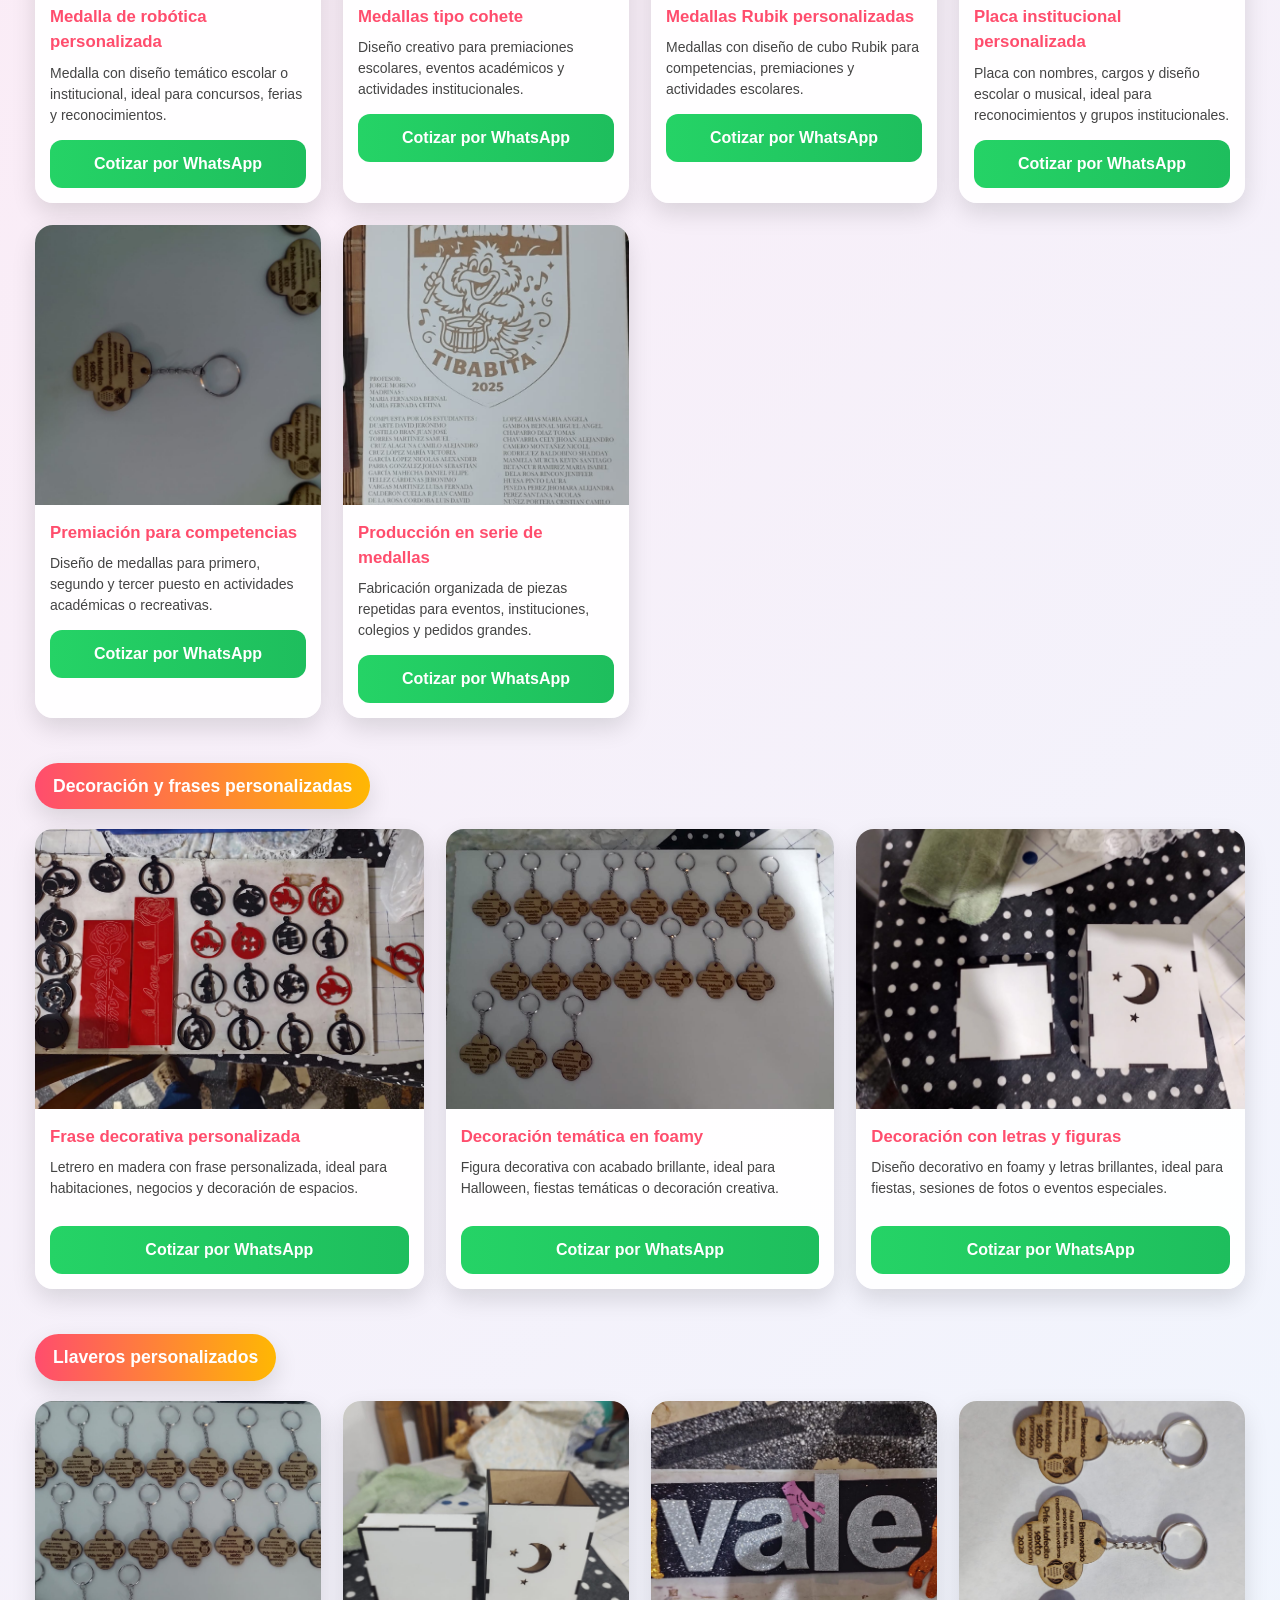
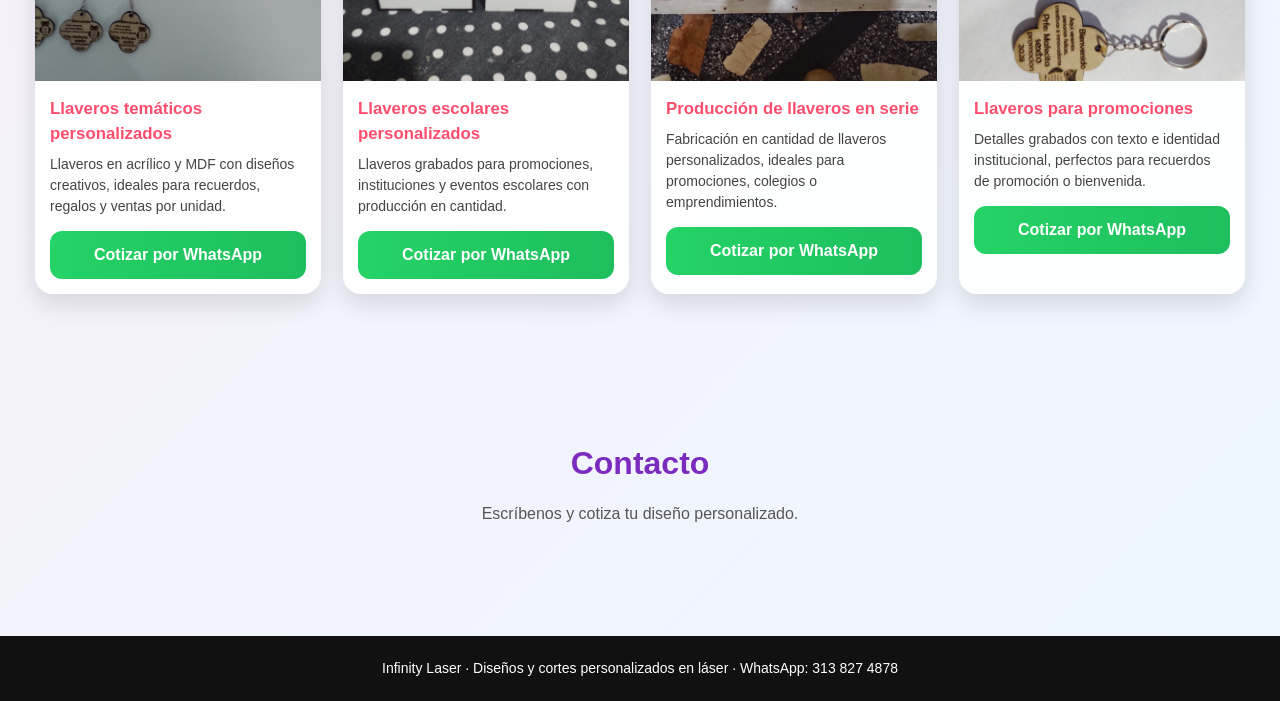
==== commit 3e23624c: "Update index.html" ====
--- a/index.html
+++ b/index.html
@@ -353,7 +353,7 @@
 
 <div class="card">
   <video width="100%" controls>
-    <source src="img/p104.mp4" type="video/mp4">
+    <source src="img2/p104.mp4" type="video/mp4">
   </video>
 
   <div class="card-content">
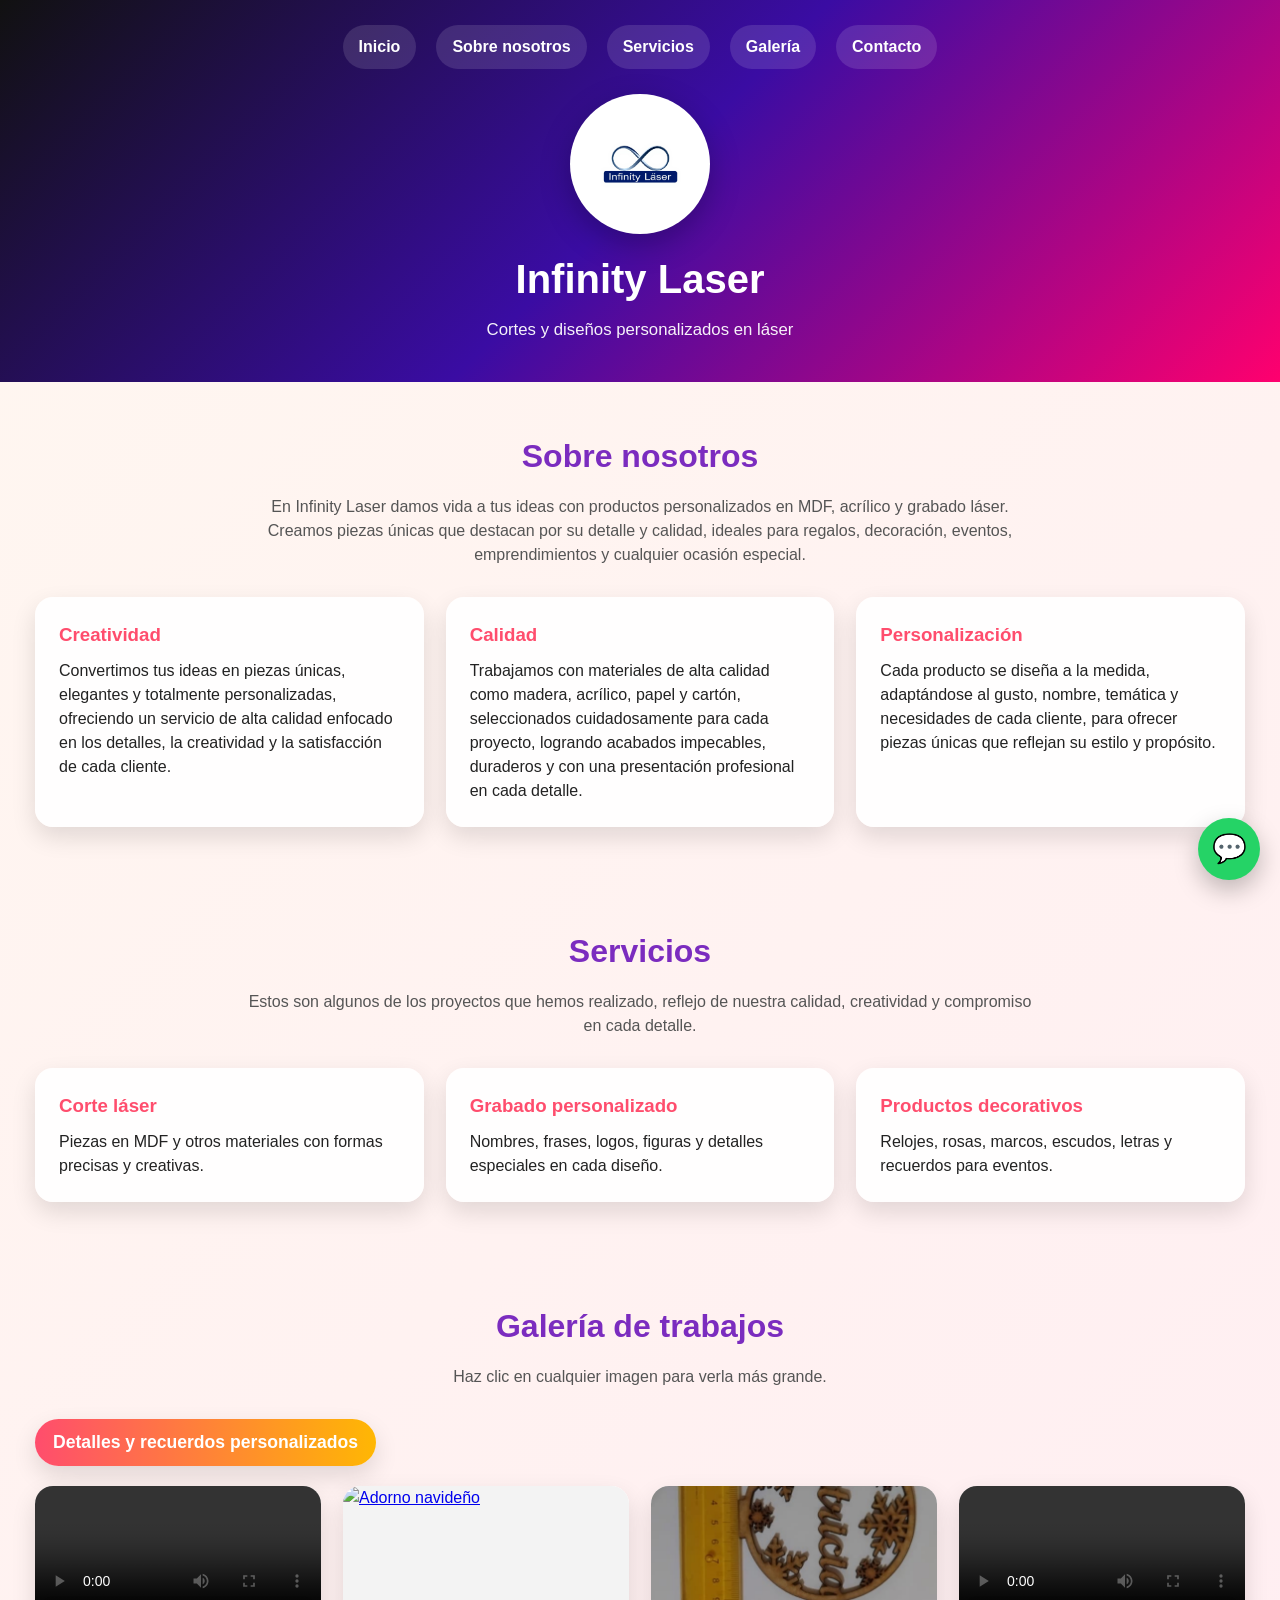
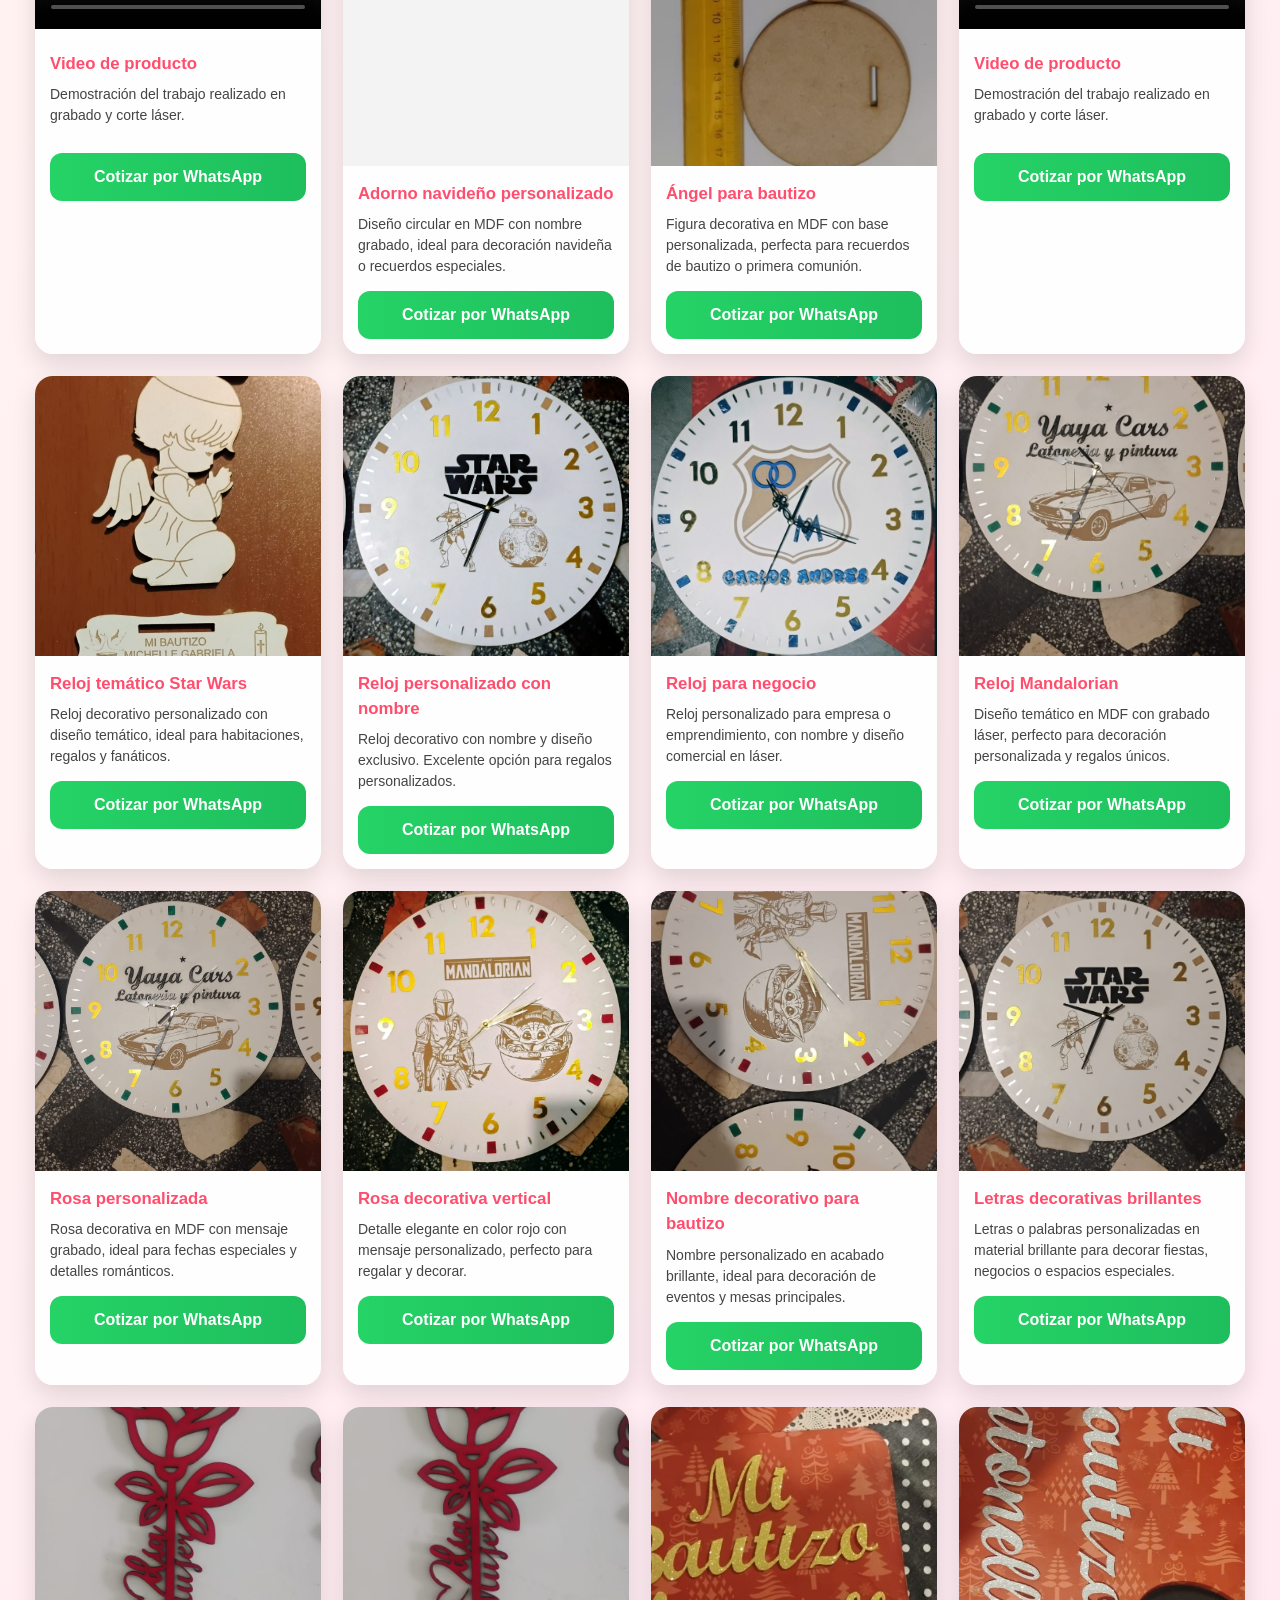
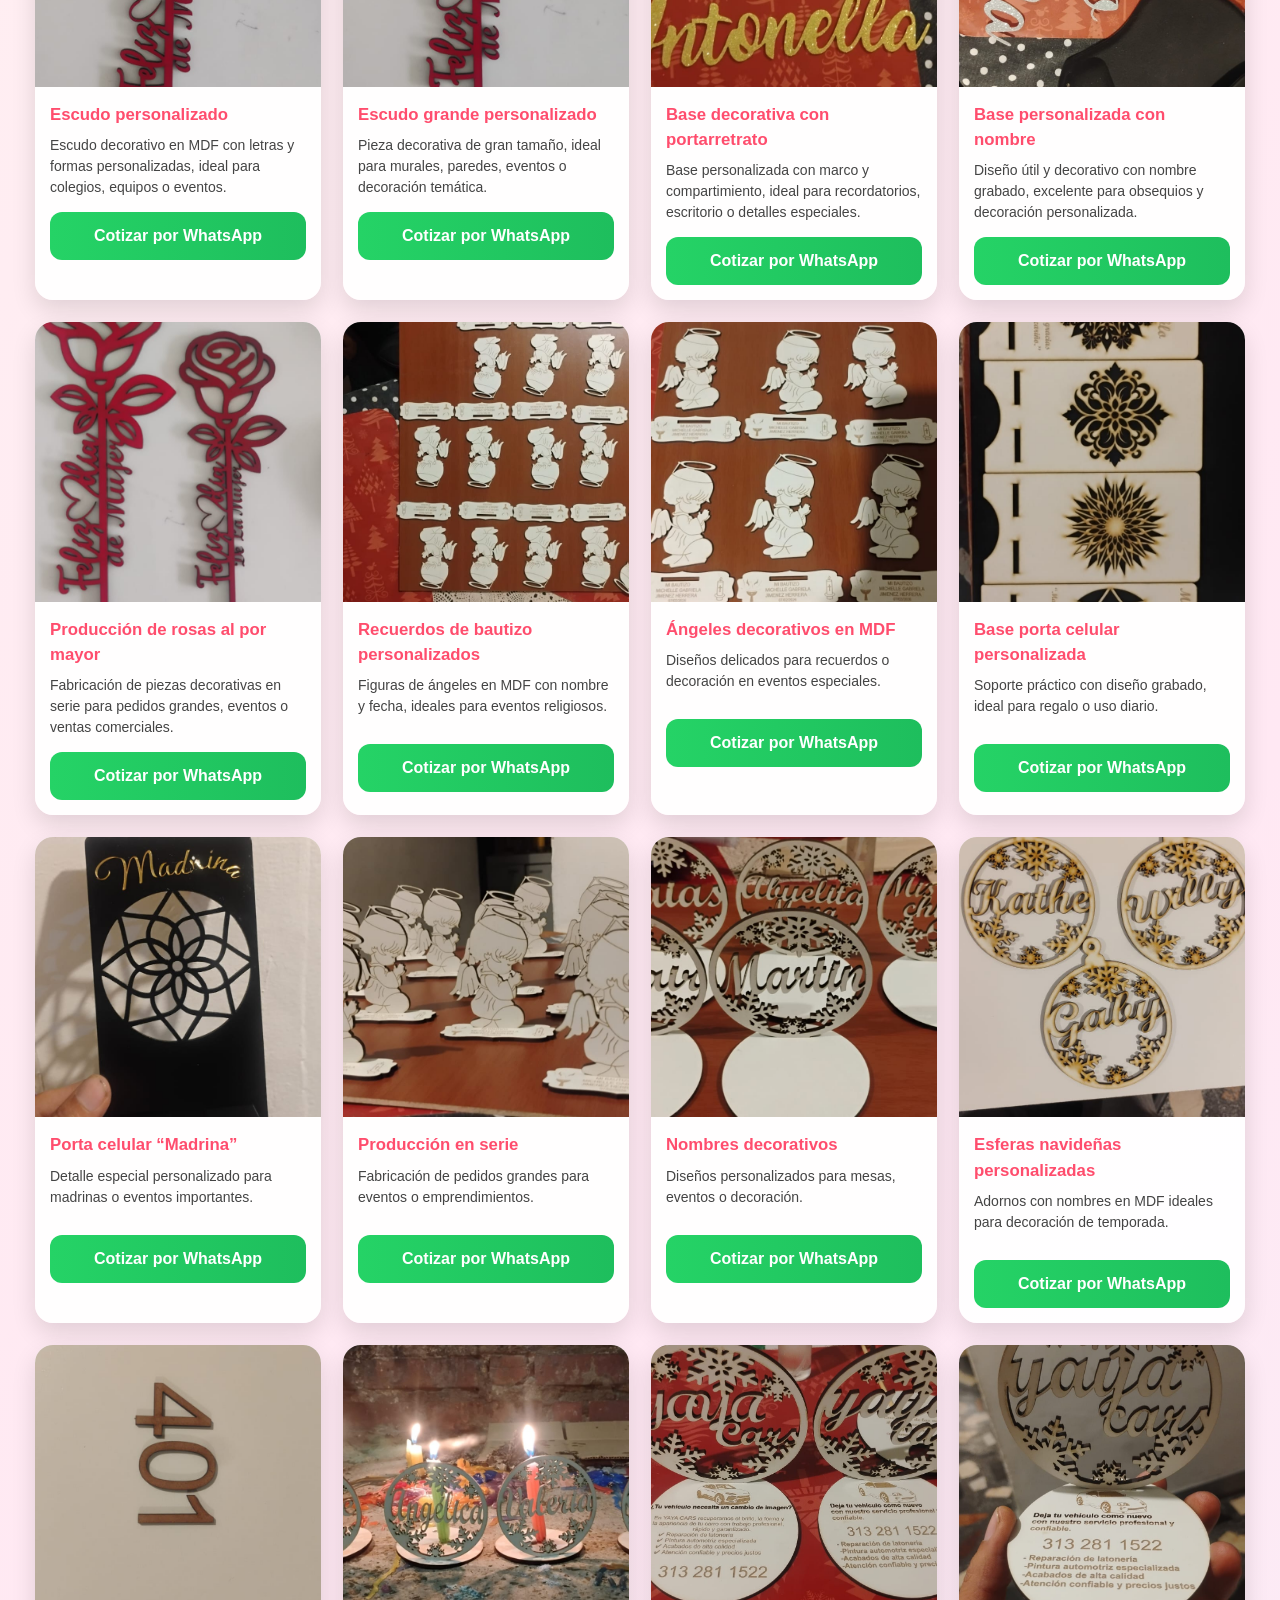
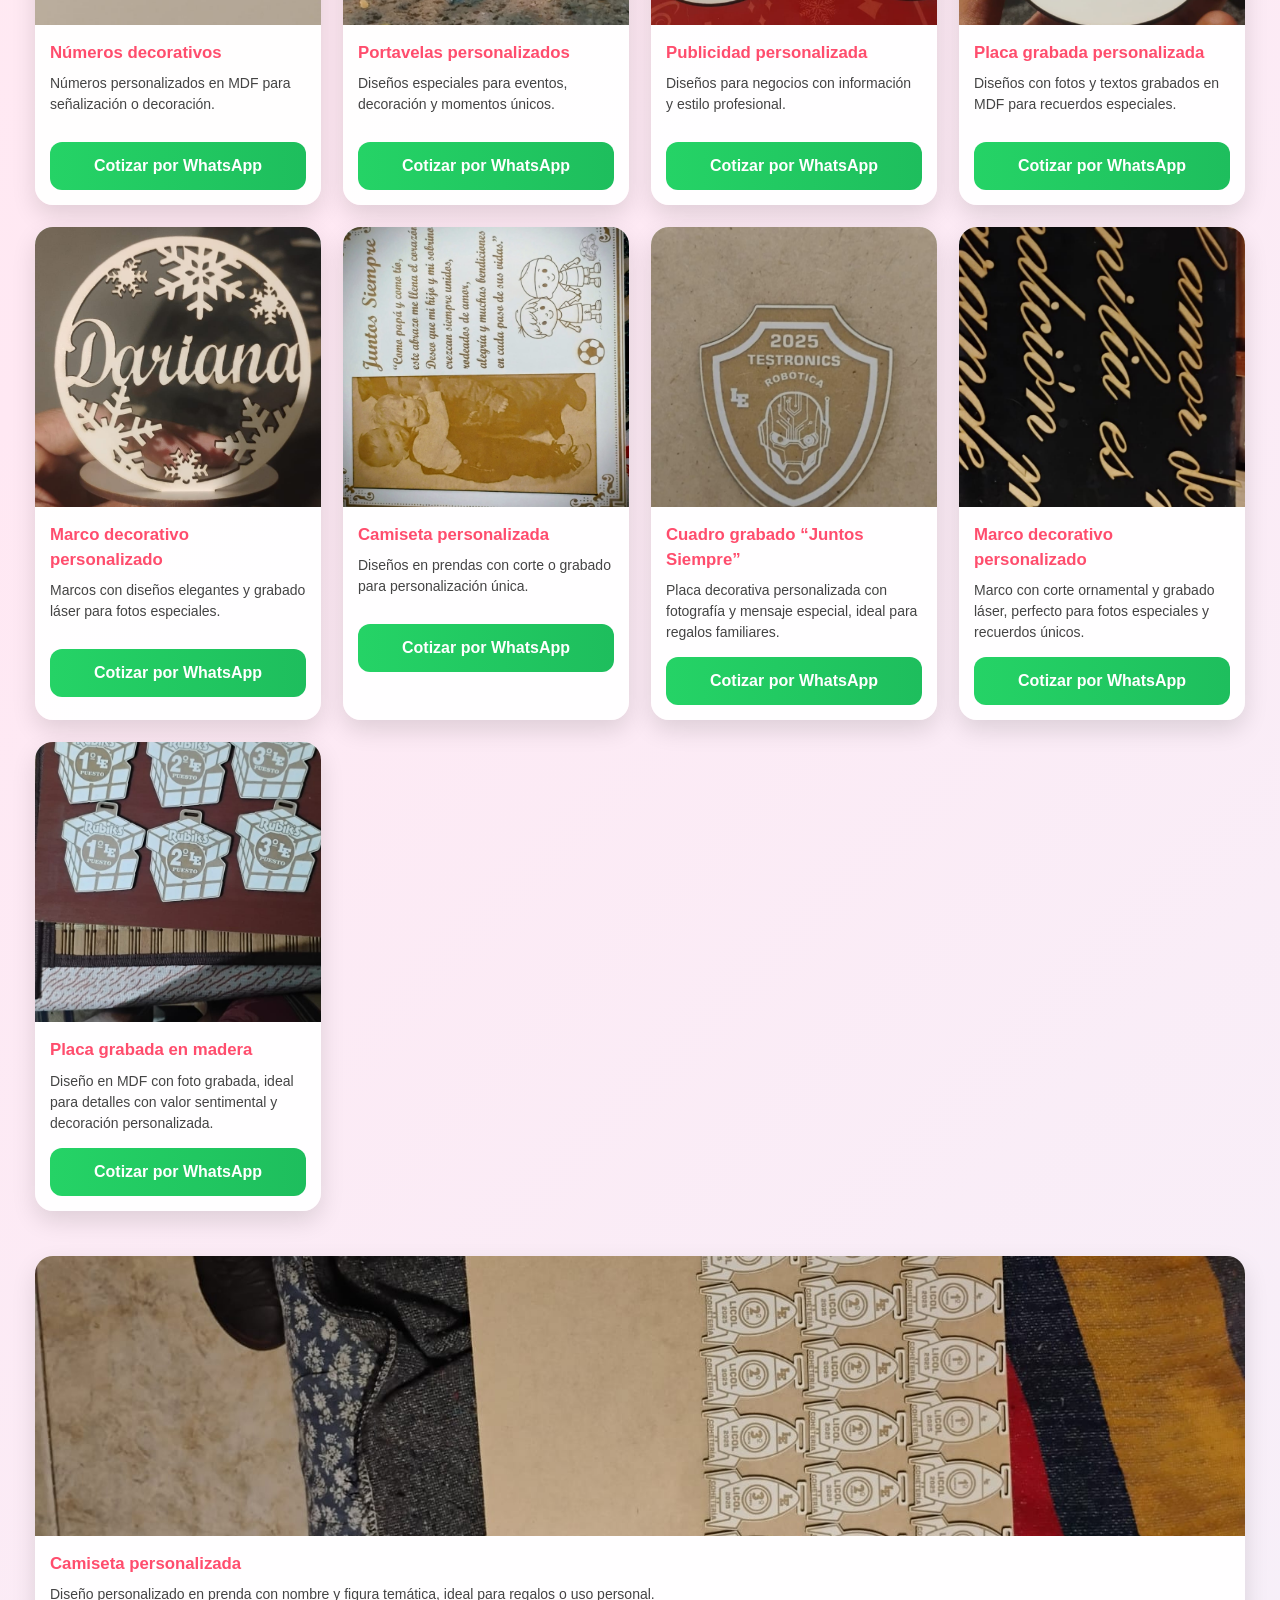
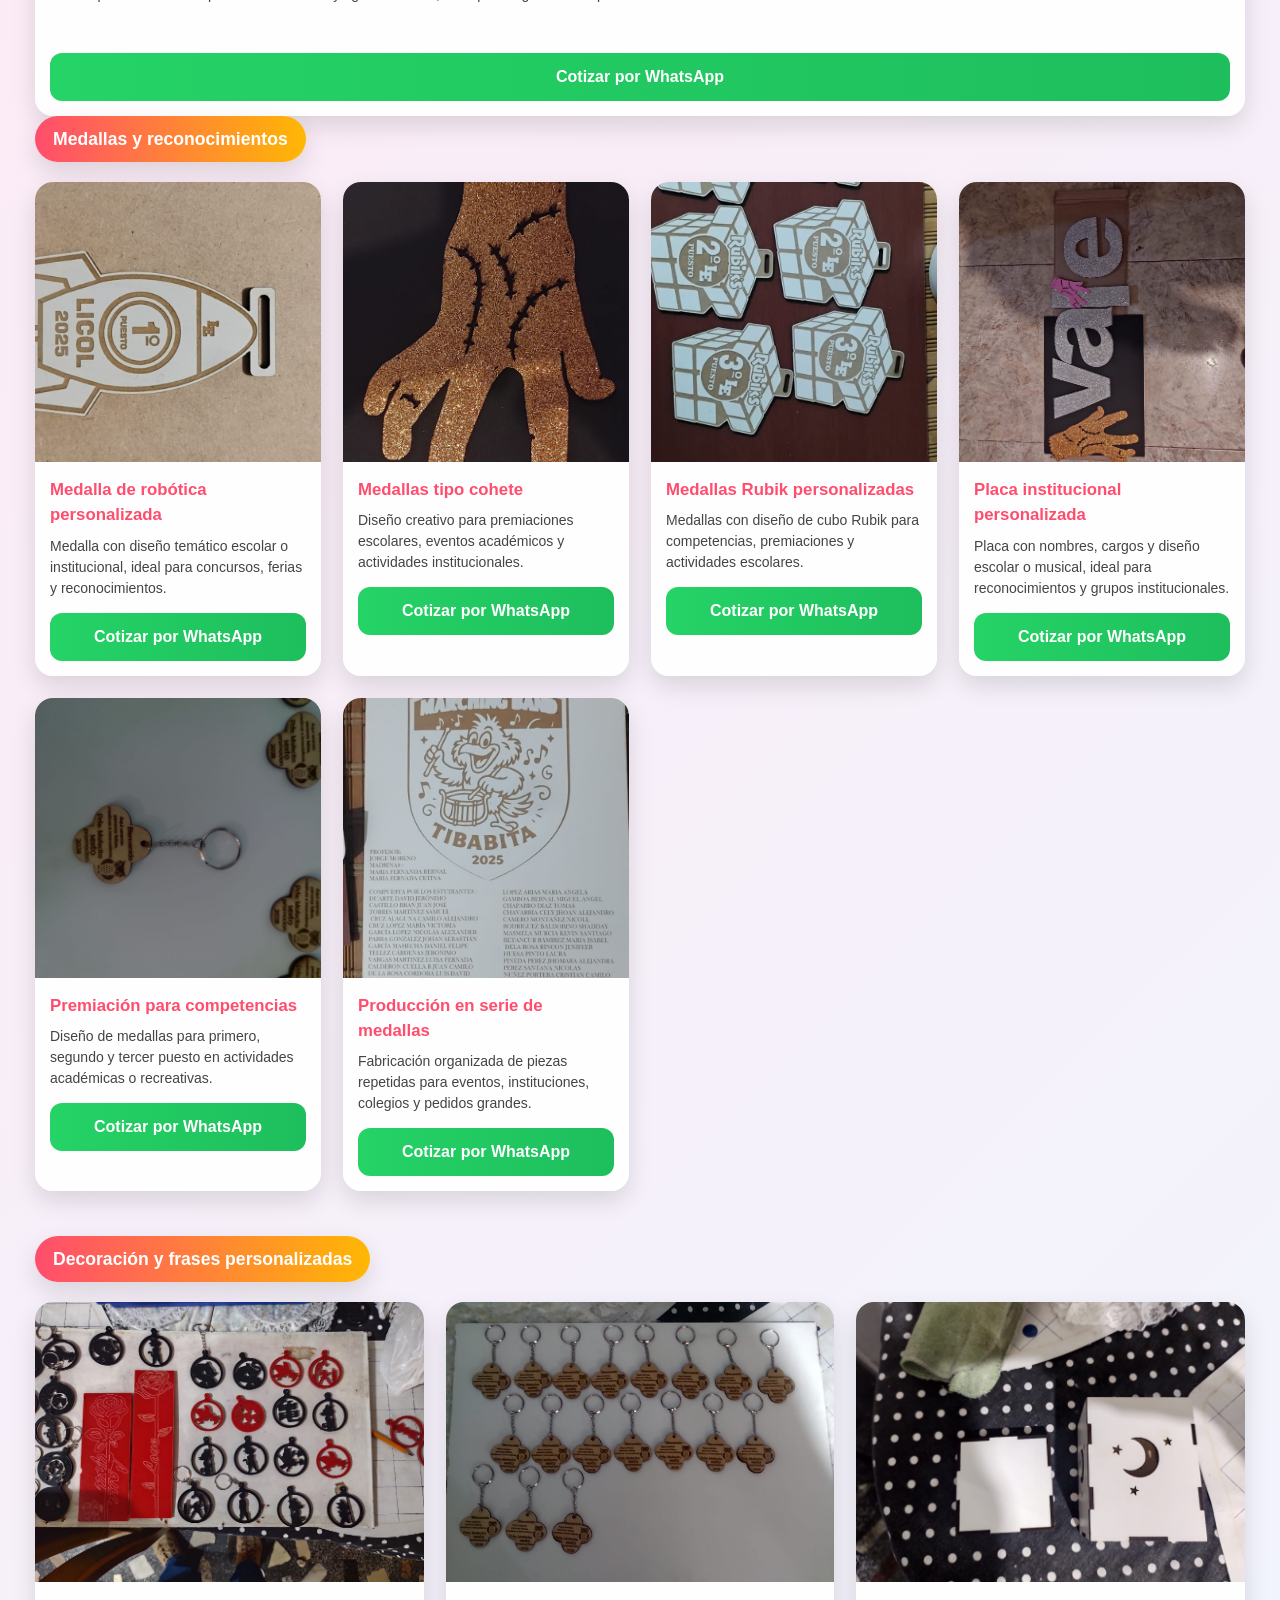
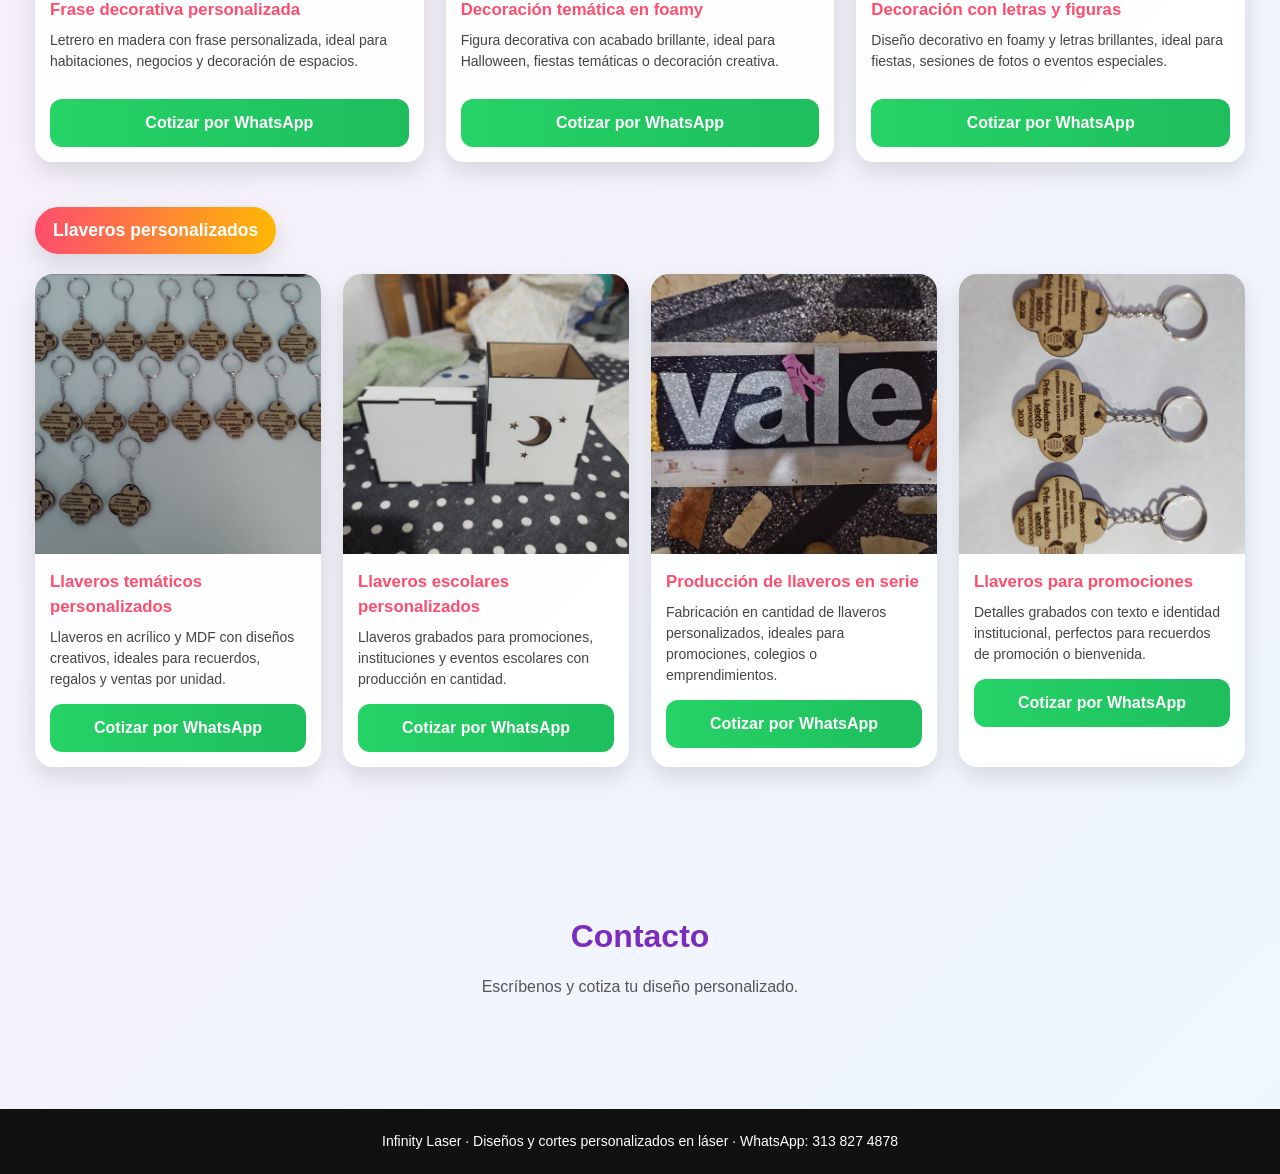
==== commit 1c74b5f0: "Update index.html" ====
--- a/index.html
+++ b/index.html
@@ -328,7 +328,20 @@
     <div class="categoria">
       <h3>Detalles y recuerdos personalizados</h3>
       <div class="grid">
-
+<div class="card">
+  <video width="100%" controls>
+    <source src="img2/p103.mp4" type="video/mp4">
+  </video>
+
+  <div class="card-content">
+    <h4>Video de producto</h4>
+    <p>Demostración del trabajo realizado en grabado y corte láser.</p>
+
+    <a class="btn-wsp" href="https://wa.me/573138274878?text=Hola,%20quiero%20información%20del%20producto%20del%20video">
+      Cotizar por WhatsApp
+    </a>
+  </div>
+</div>
         <div class="card">
           <a class="img-link" href="img2/p14.jpeg" target="_blank">
             <img src="img2/p1.jpeg" alt="Adorno navideño">
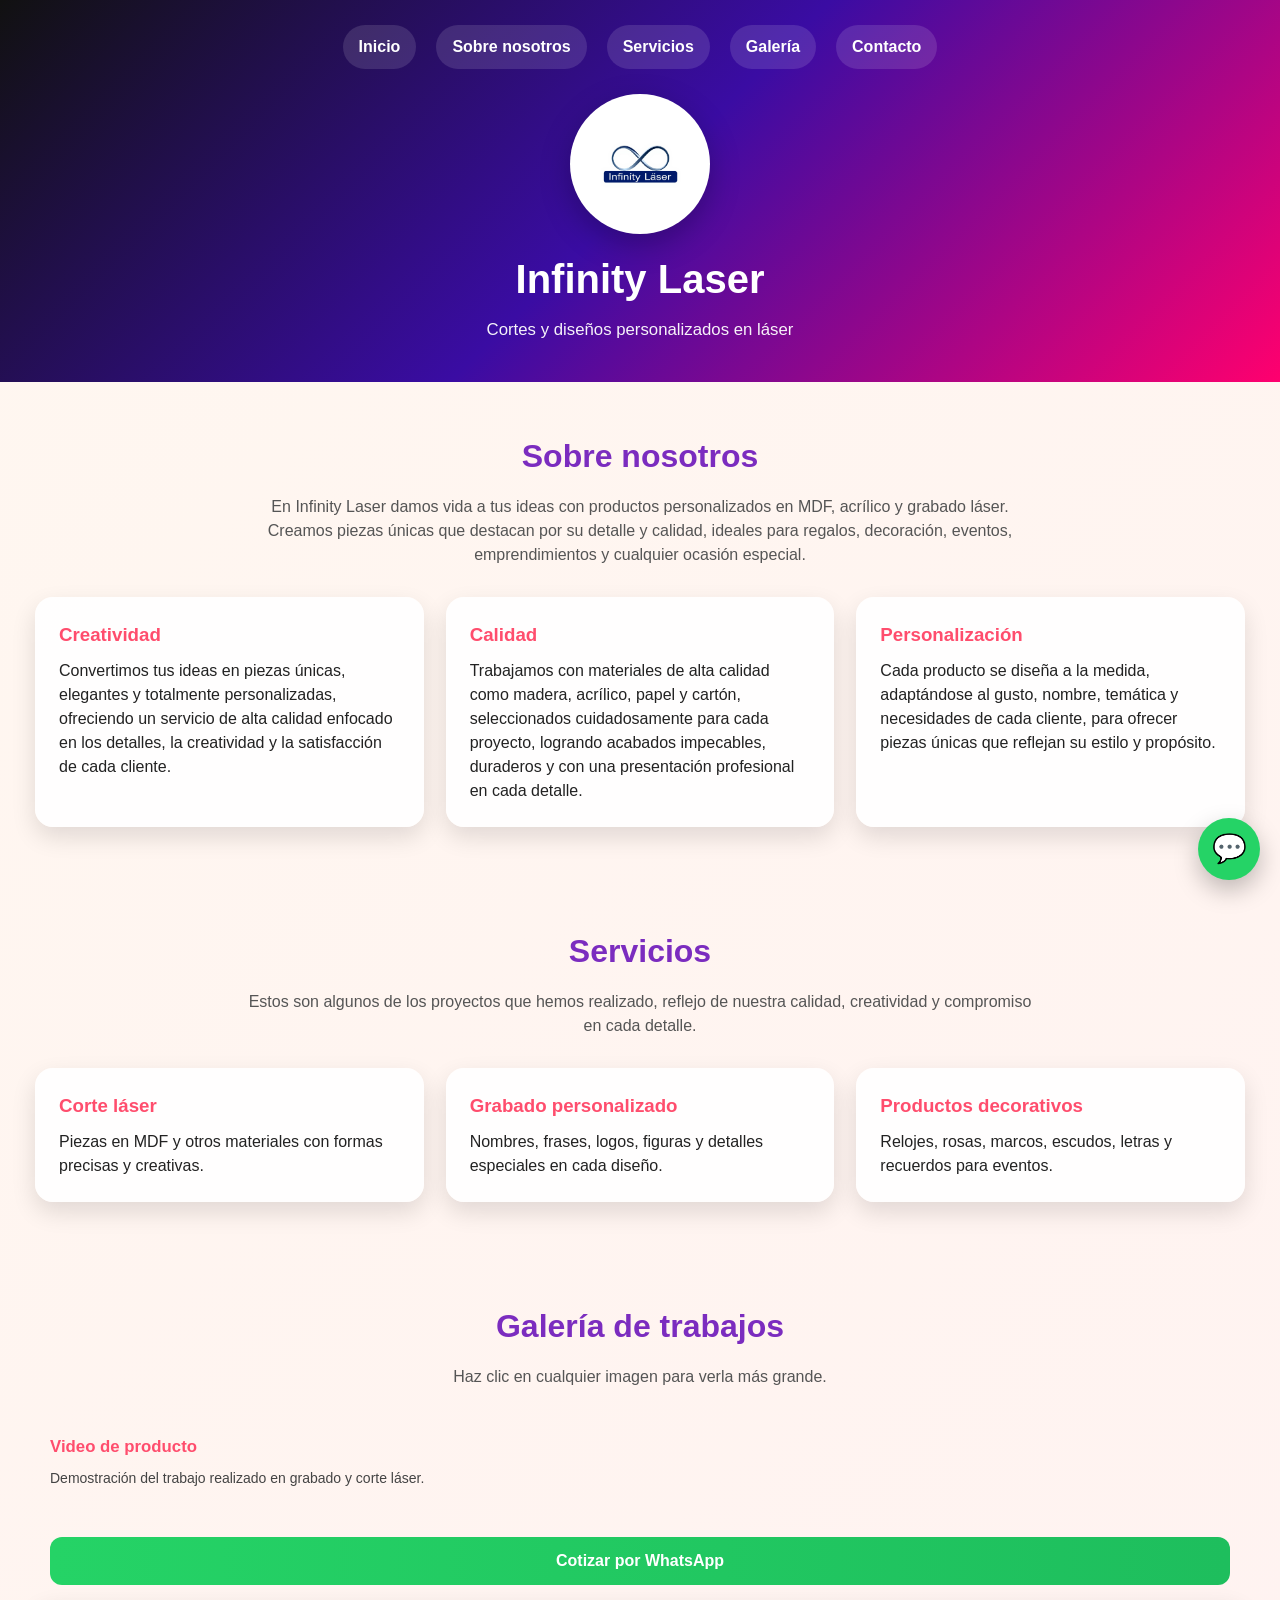
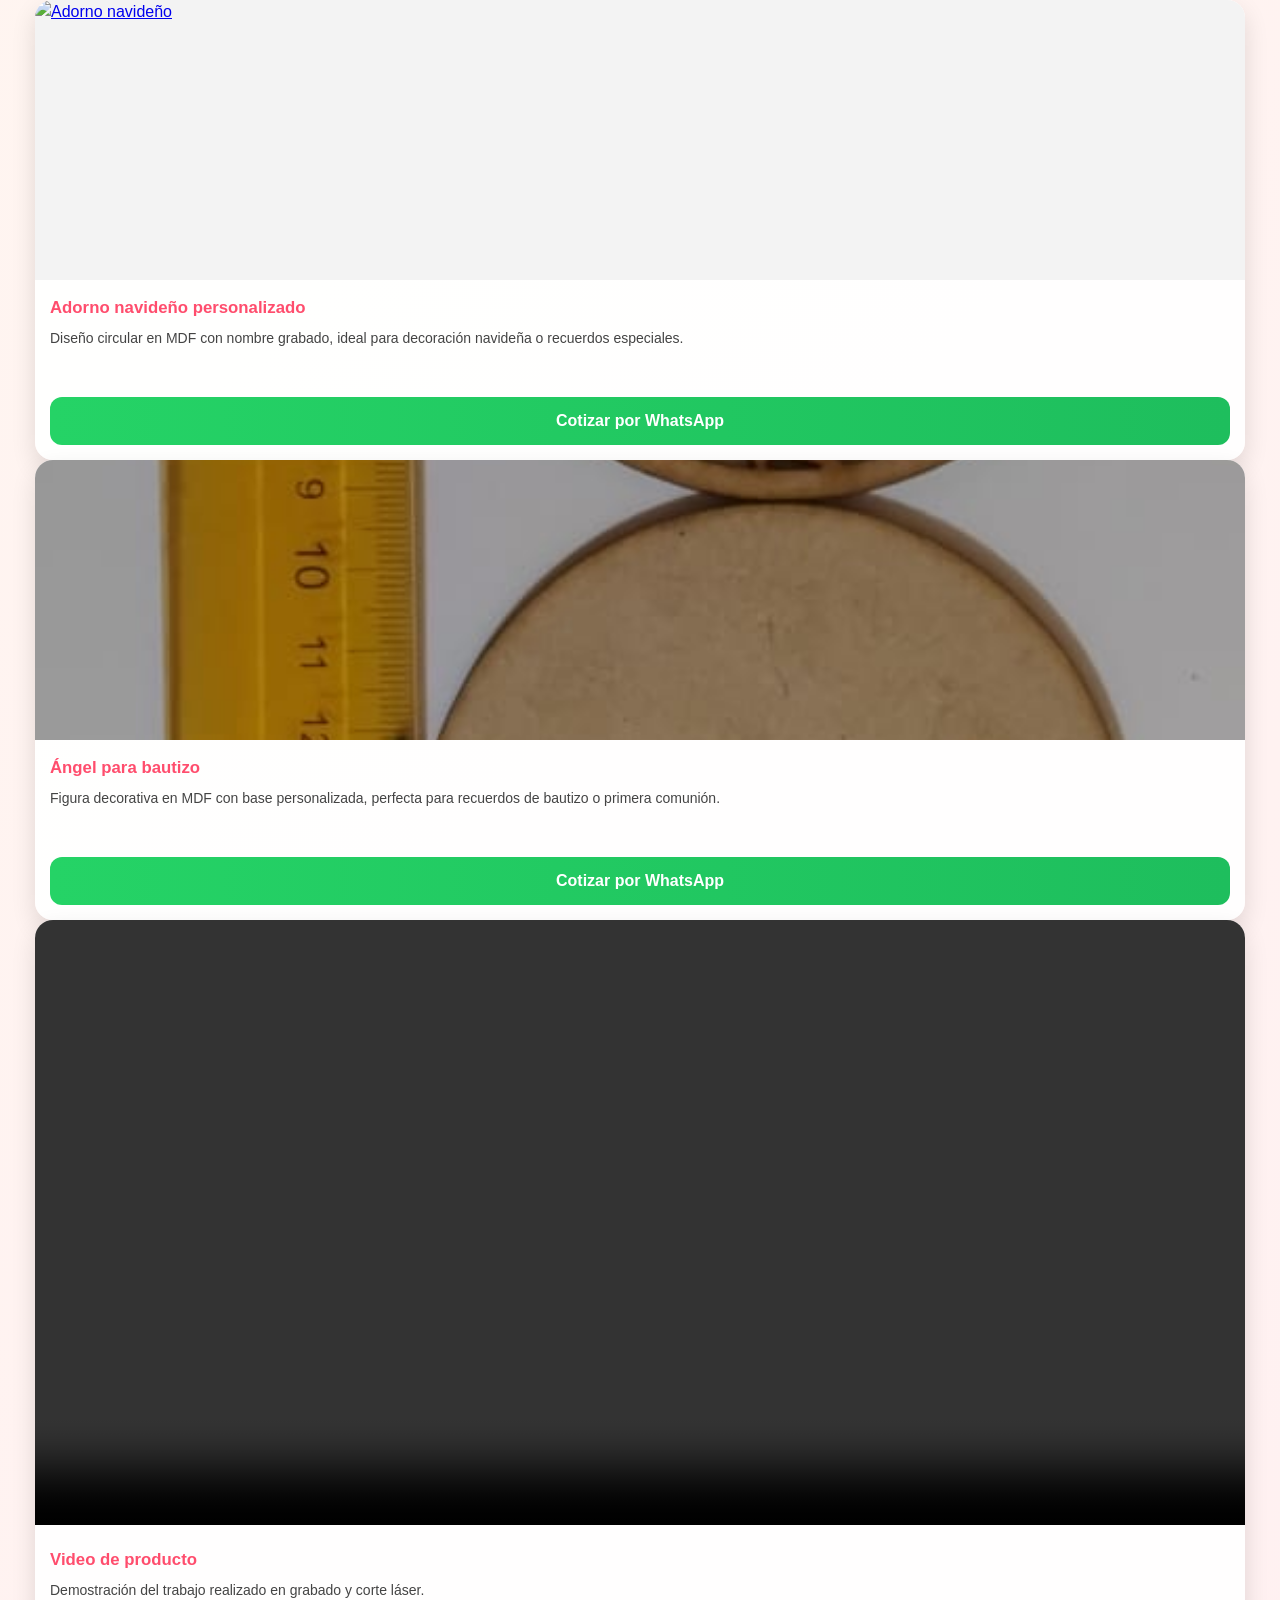
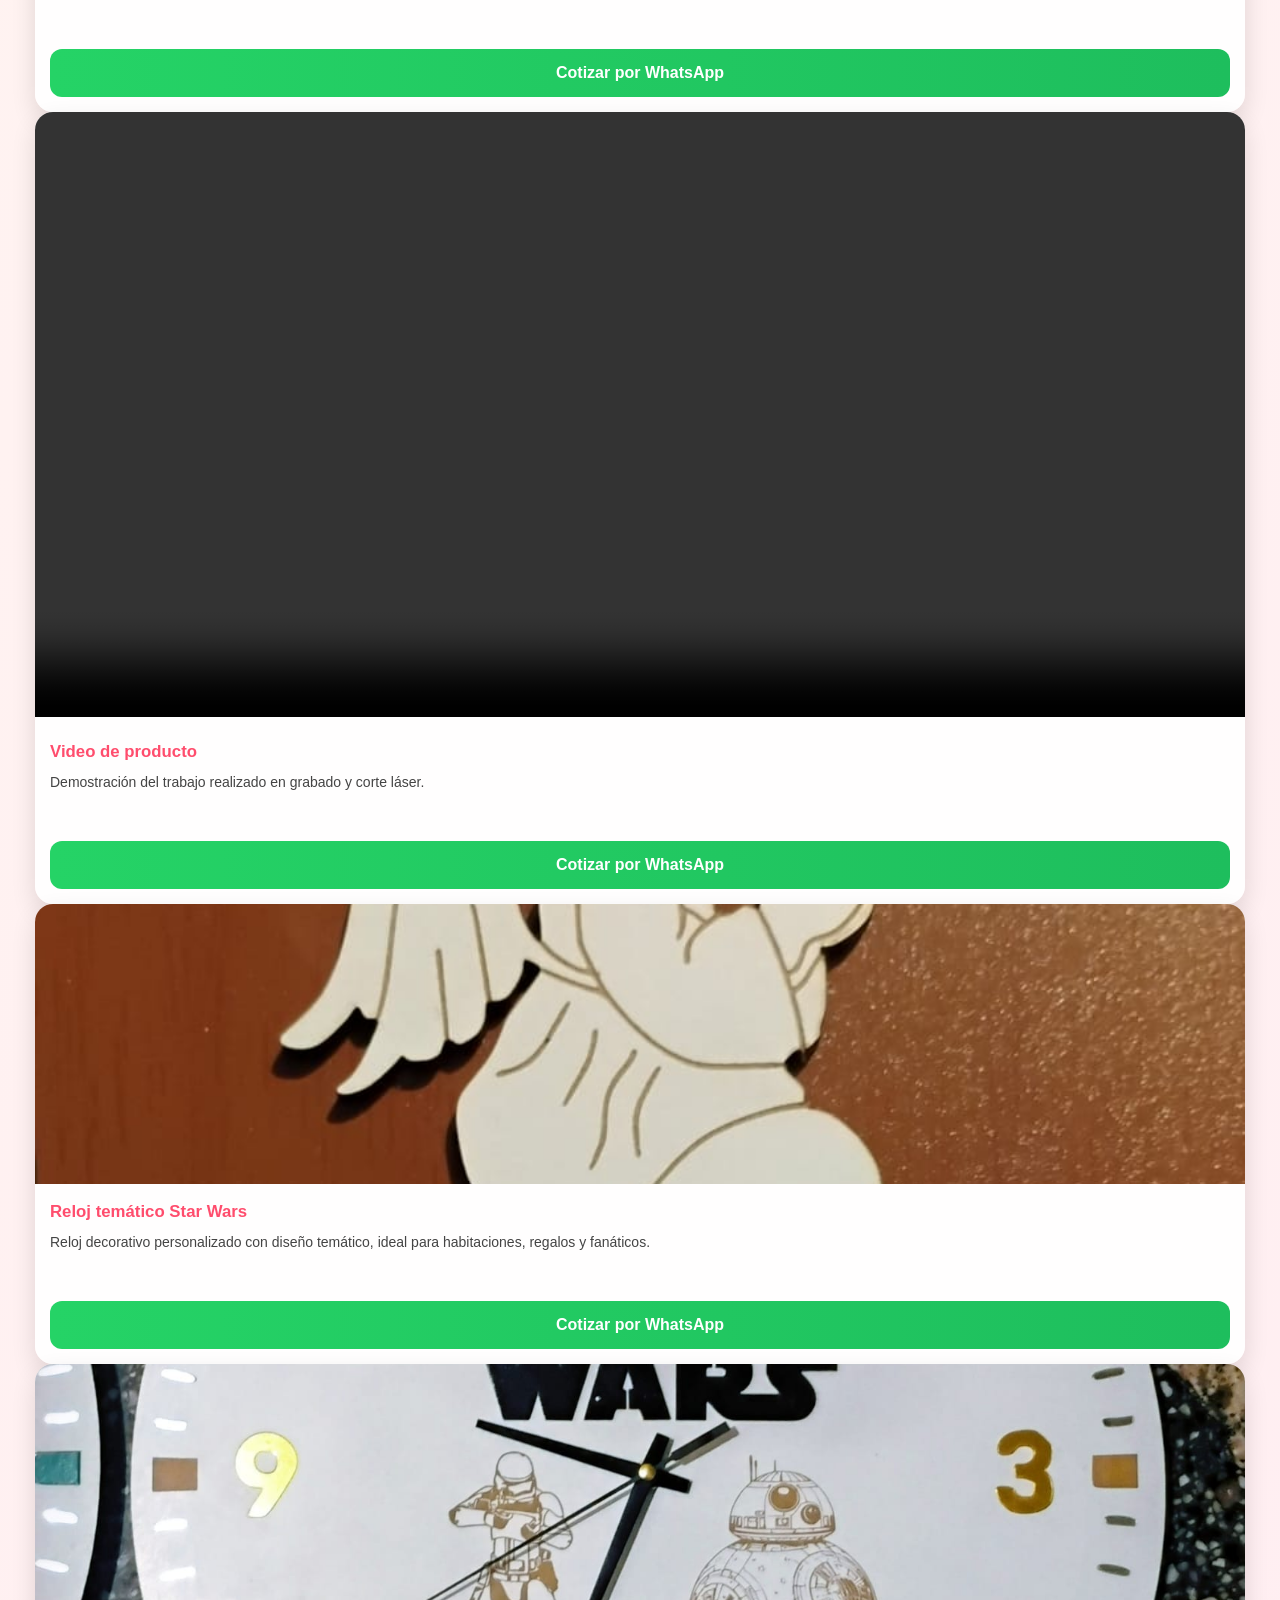
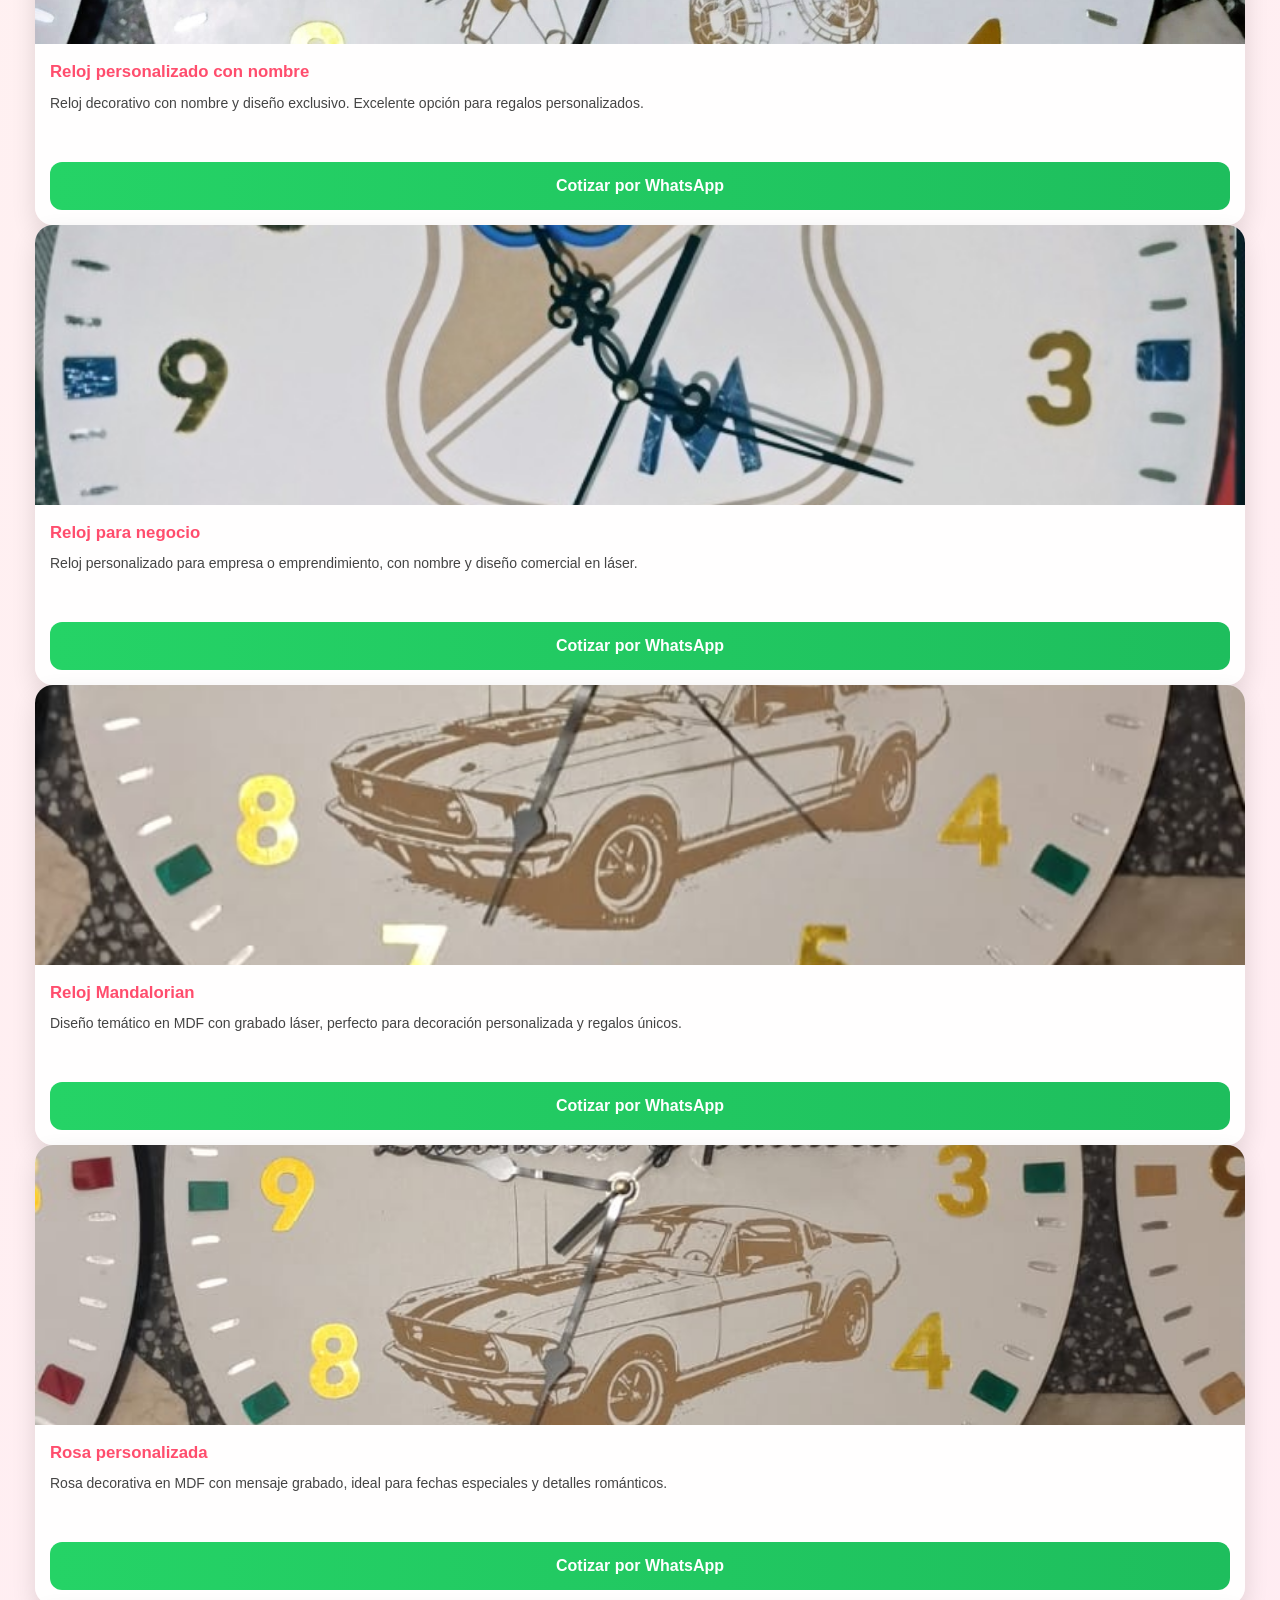
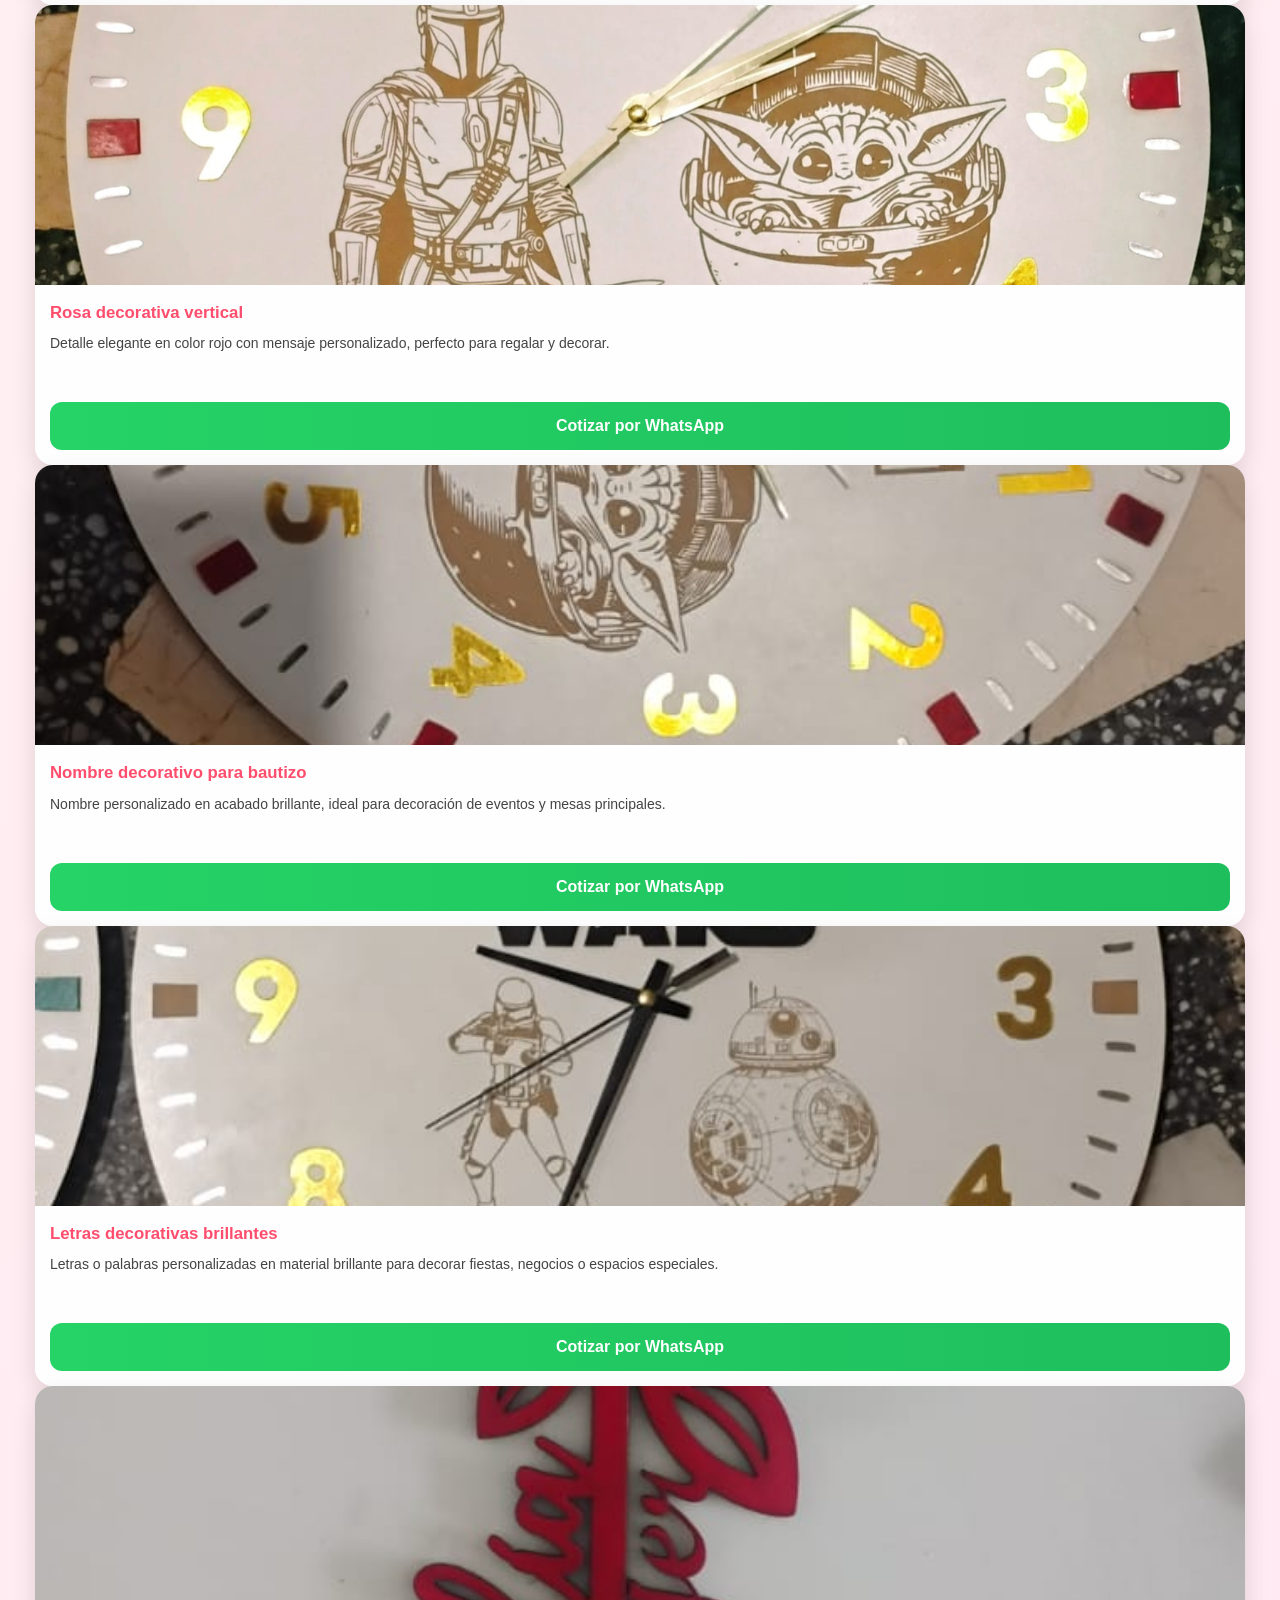
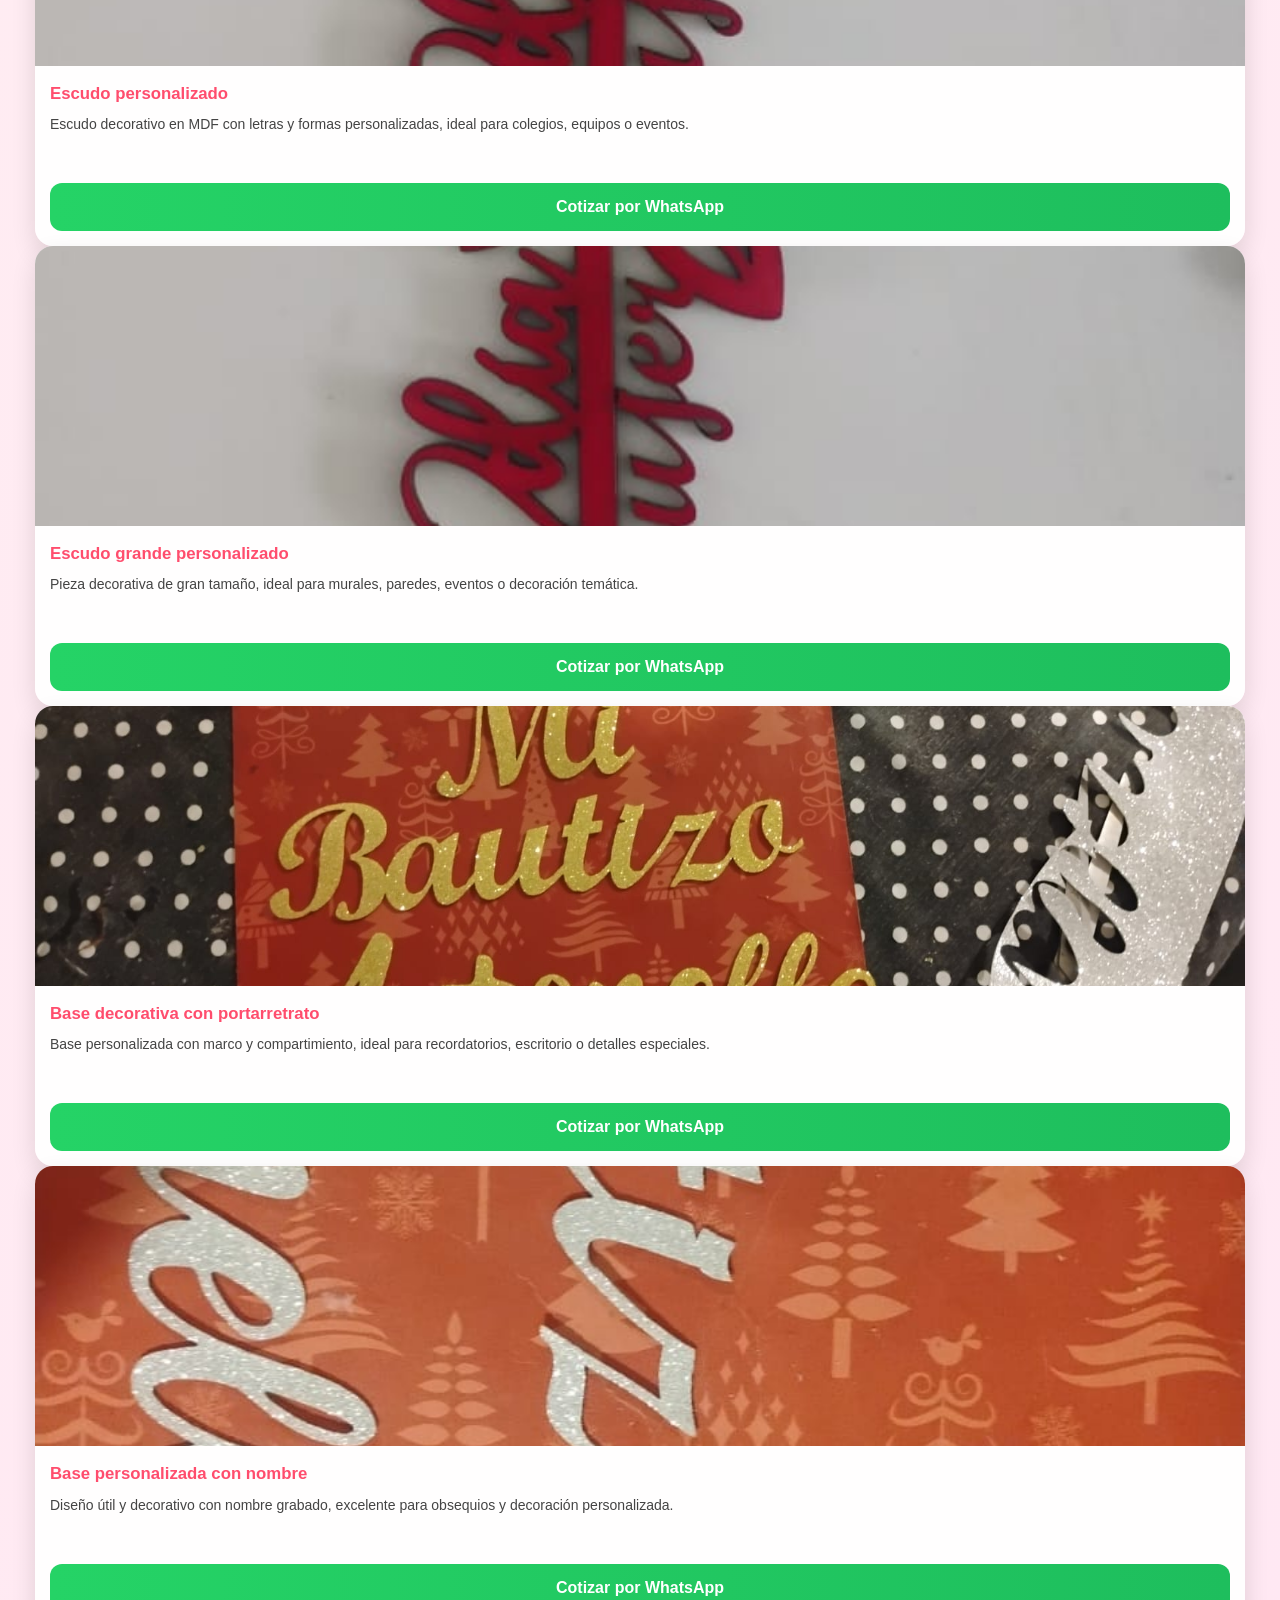
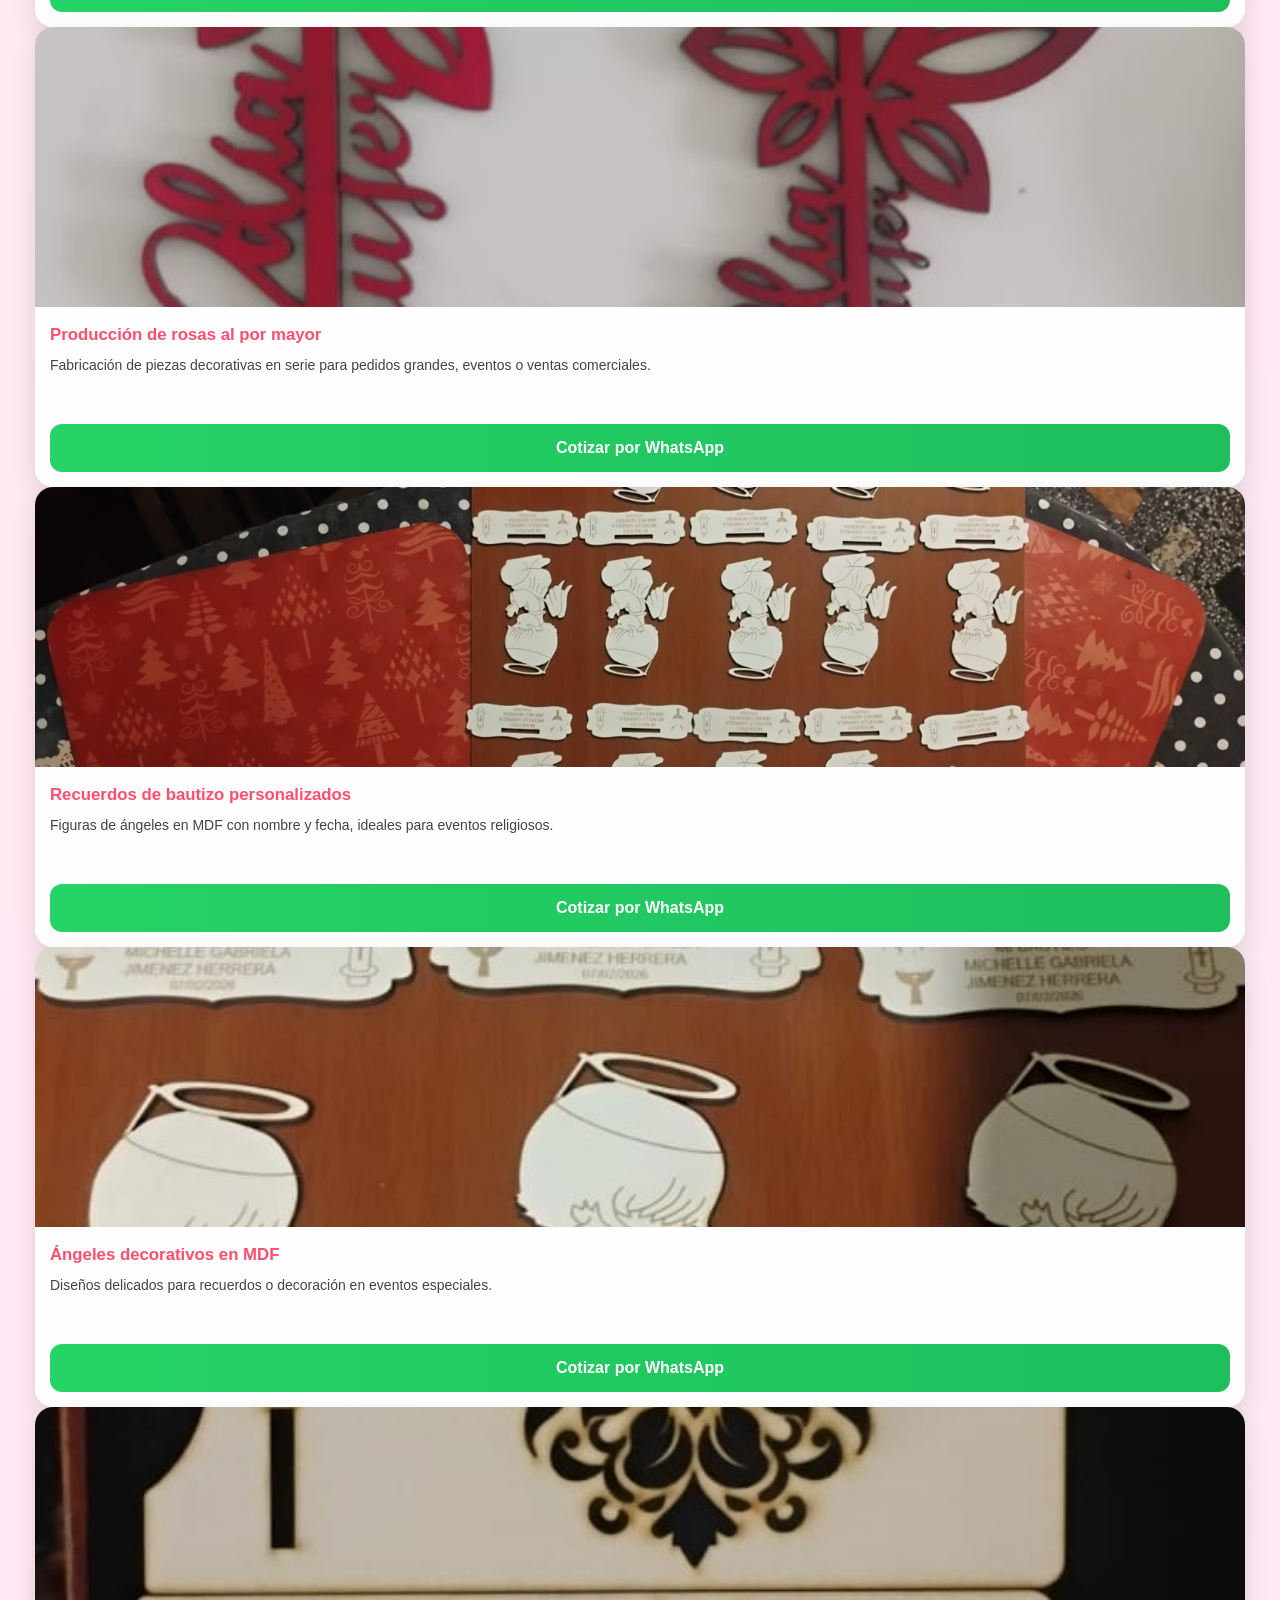
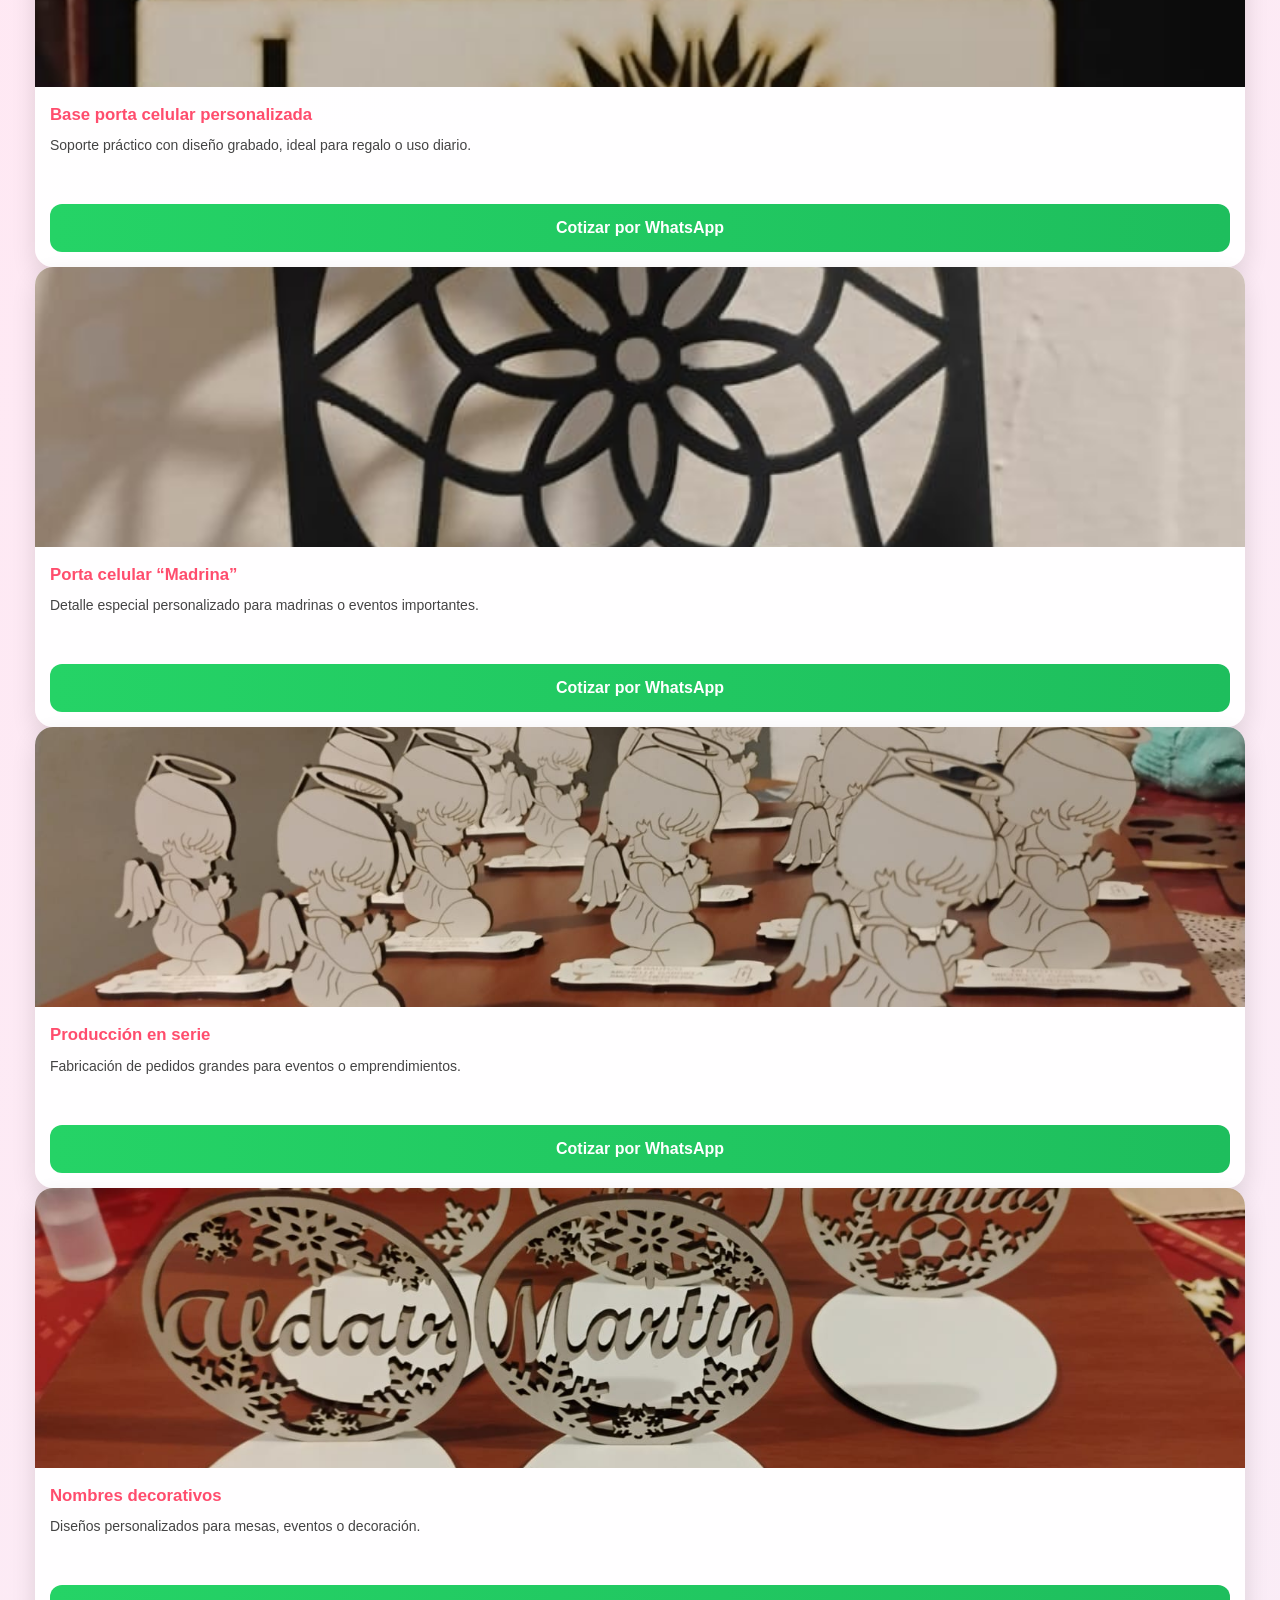
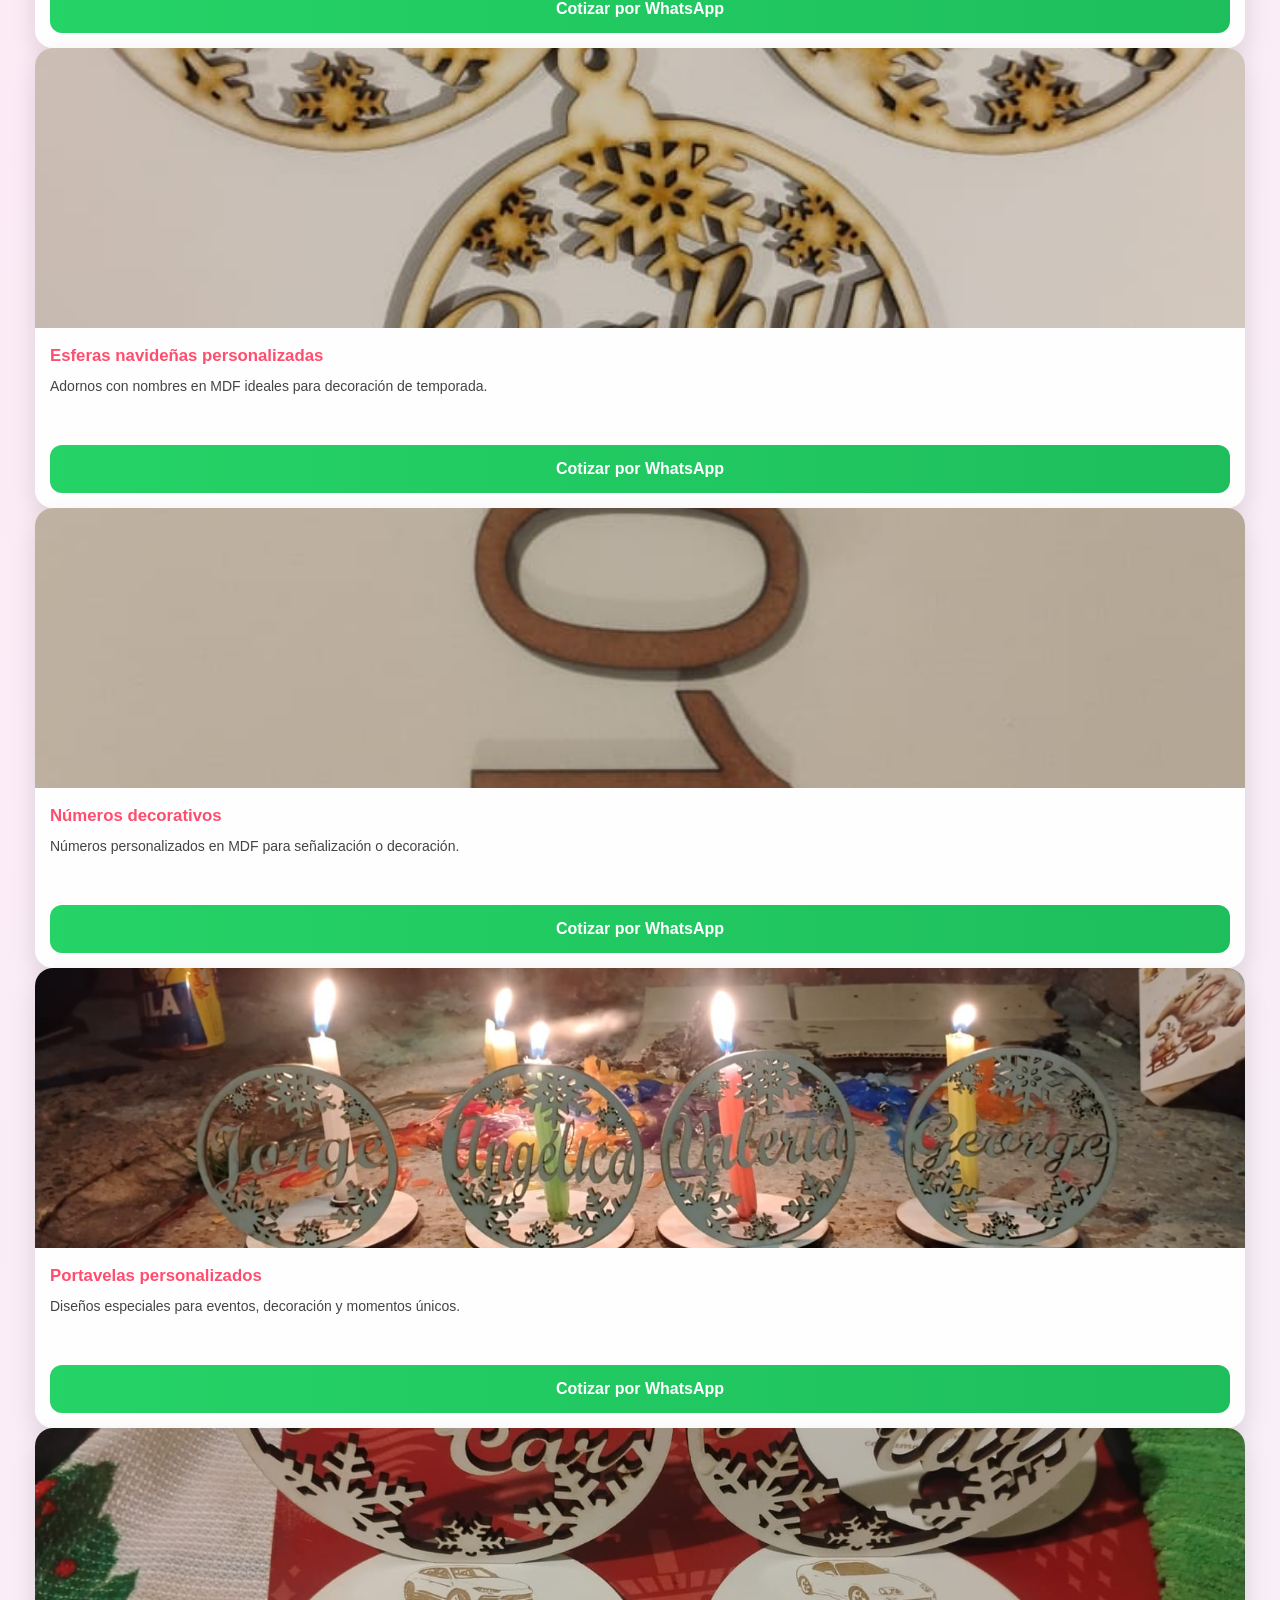
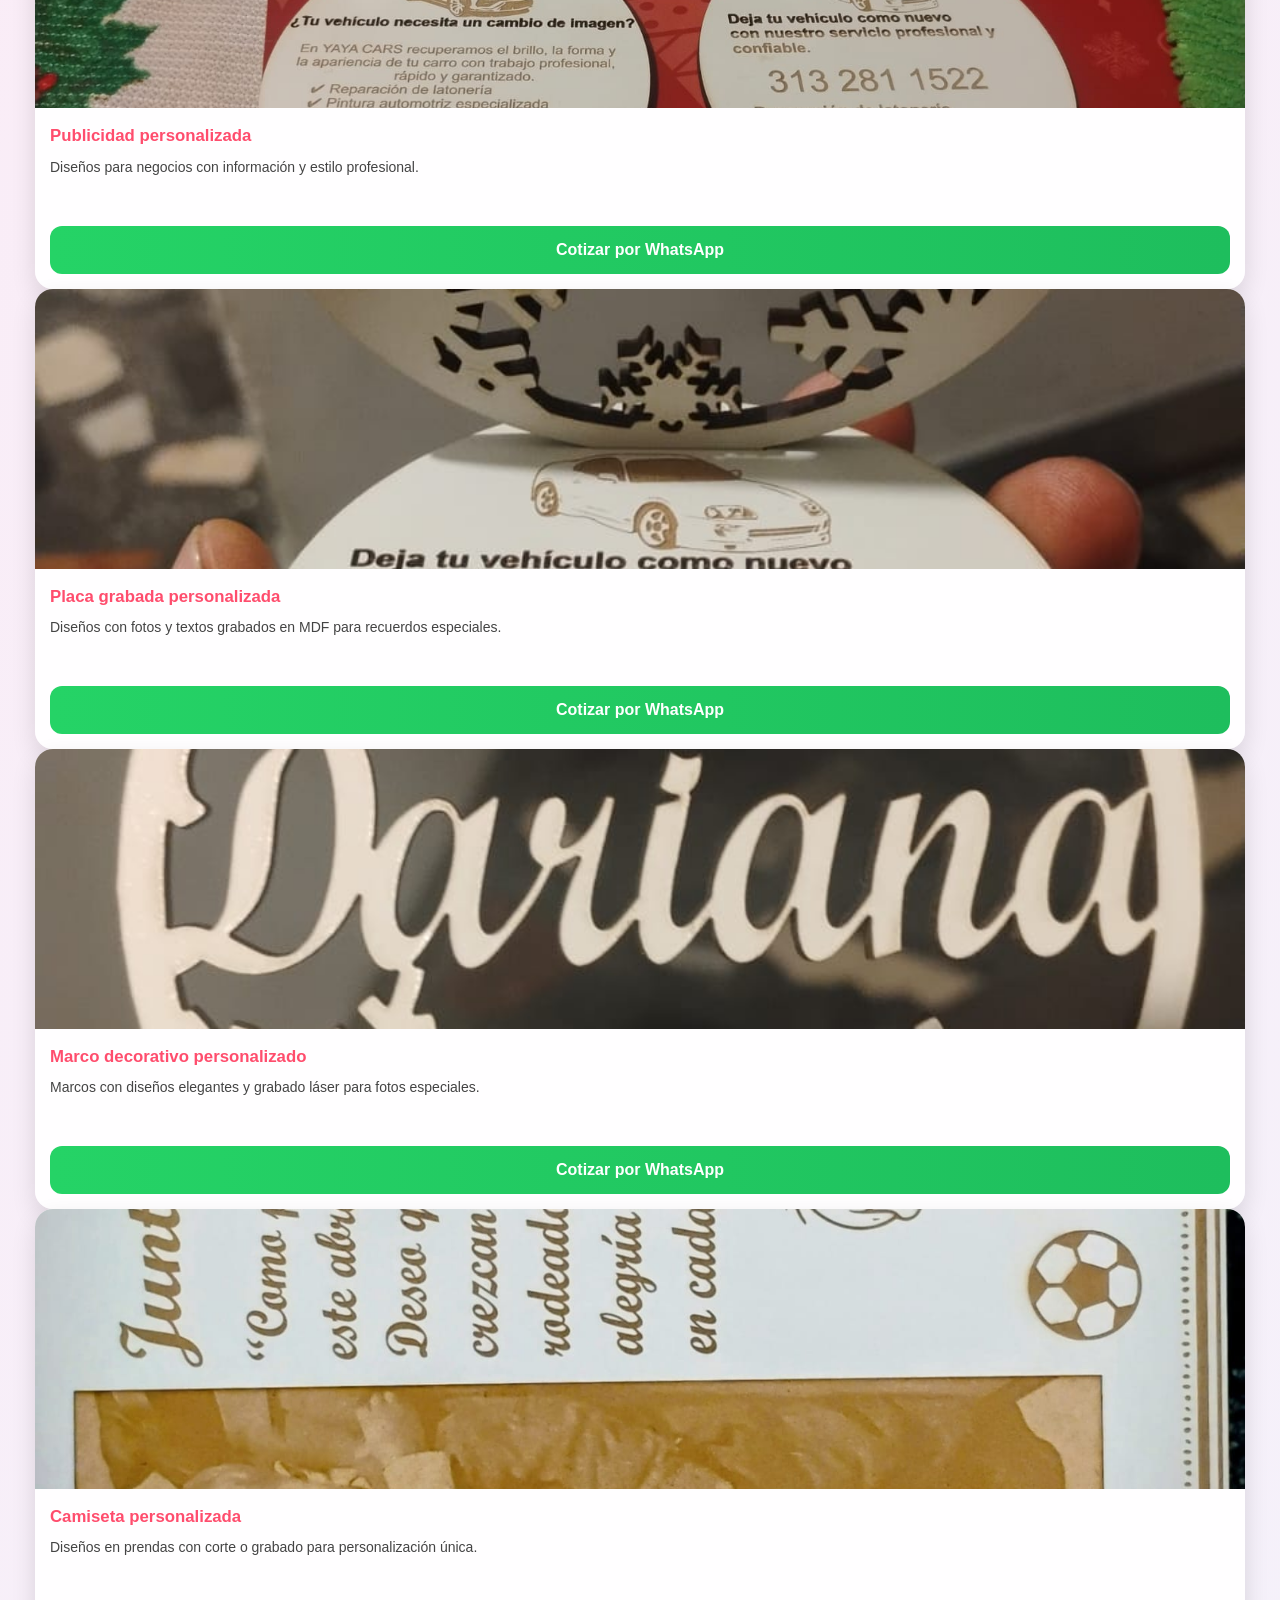
==== commit 8818baa0: "Update index.html" ====
--- a/index.html
+++ b/index.html
@@ -325,9 +325,53 @@
     <h2 class="titulo-seccion">Galería de trabajos</h2>
     <p class="subtitulo">Haz clic en cualquier imagen para verla más grande.</p>
 
-    <div class="categoria">
-      <h3>Detalles y recuerdos personalizados</h3>
-      <div class="grid">
+  <div class="card-content">
+    <h4>Video de producto</h4>
+    <p>Demostración del trabajo realizado en grabado y corte láser.</p>
+
+    <a class="btn-wsp" href="https://wa.me/573138274878?text=Hola,%20quiero%20información%20del%20producto%20del%20video">
+      Cotizar por WhatsApp
+    </a>
+  </div>
+</div>
+        <div class="card">
+          <a class="img-link" href="img2/p14.jpeg" target="_blank">
+            <img src="img2/p1.jpeg" alt="Adorno navideño">
+          </a>
+          <div class="card-content">
+            <h4>Adorno navideño personalizado</h4>
+            <p>Diseño circular en MDF con nombre grabado, ideal para decoración navideña o recuerdos especiales.</p>
+            <a class="btn-wsp" href="https://wa.me/573138274878?text=Hola,%20quiero%20cotizar%20el%20adorno%20navideño%20personalizado">Cotizar por WhatsApp</a>
+          </div>
+        </div>
+
+        <div class="card">
+          <a class="img-link" href="img2/p2.jpeg" target="_blank">
+            <img src="img2/p2.jpeg" alt="Ángel para bautizo">
+          </a>
+          <div class="card-content">
+            <h4>Ángel para bautizo</h4>
+            <p>Figura decorativa en MDF con base personalizada, perfecta para recuerdos de bautizo o primera comunión.</p>
+            <a class="btn-wsp" href="https://wa.me/573138274878?text=Hola,%20quiero%20cotizar%20el%20ángel%20para%20bautizo">Cotizar por WhatsApp</a>
+          </div>
+        </div>
+
+<div class="card">
+  <video width="100%" controls>
+    <source src="img2/p104.mp4" type="video/mp4">
+  </video>
+
+  <div class="card-content">
+    <h4>Video de producto</h4>
+    <p>Demostración del trabajo realizado en grabado y corte láser.</p>
+
+    <a class="btn-wsp" href="https://wa.me/573138274878?text=Hola,%20quiero%20información%20del%20producto%20del%20video">
+      Cotizar por WhatsApp
+    </a>
+  </div>
+</div>
+
+
 <div class="card">
   <video width="100%" controls>
     <source src="img2/p103.mp4" type="video/mp4">
@@ -342,46 +386,9 @@
     </a>
   </div>
 </div>
-        <div class="card">
-          <a class="img-link" href="img2/p14.jpeg" target="_blank">
-            <img src="img2/p1.jpeg" alt="Adorno navideño">
-          </a>
-          <div class="card-content">
-            <h4>Adorno navideño personalizado</h4>
-            <p>Diseño circular en MDF con nombre grabado, ideal para decoración navideña o recuerdos especiales.</p>
-            <a class="btn-wsp" href="https://wa.me/573138274878?text=Hola,%20quiero%20cotizar%20el%20adorno%20navideño%20personalizado">Cotizar por WhatsApp</a>
-          </div>
-        </div>
-
-        <div class="card">
-          <a class="img-link" href="img2/p2.jpeg" target="_blank">
-            <img src="img2/p2.jpeg" alt="Ángel para bautizo">
-          </a>
-          <div class="card-content">
-            <h4>Ángel para bautizo</h4>
-            <p>Figura decorativa en MDF con base personalizada, perfecta para recuerdos de bautizo o primera comunión.</p>
-            <a class="btn-wsp" href="https://wa.me/573138274878?text=Hola,%20quiero%20cotizar%20el%20ángel%20para%20bautizo">Cotizar por WhatsApp</a>
-          </div>
-        </div>
-
-<div class="card">
-  <video width="100%" controls>
-    <source src="img2/p104.mp4" type="video/mp4">
-  </video>
-
-  <div class="card-content">
-    <h4>Video de producto</h4>
-    <p>Demostración del trabajo realizado en grabado y corte láser.</p>
-
-    <a class="btn-wsp" href="https://wa.me/573138274878?text=Hola,%20quiero%20información%20del%20producto%20del%20video">
-      Cotizar por WhatsApp
-    </a>
-  </div>
-</div>
-        
-
-
-        
+
+
+
 
         <div class="card">
           <a class="img-link" href="img2/p3.jpeg" target="_blank">
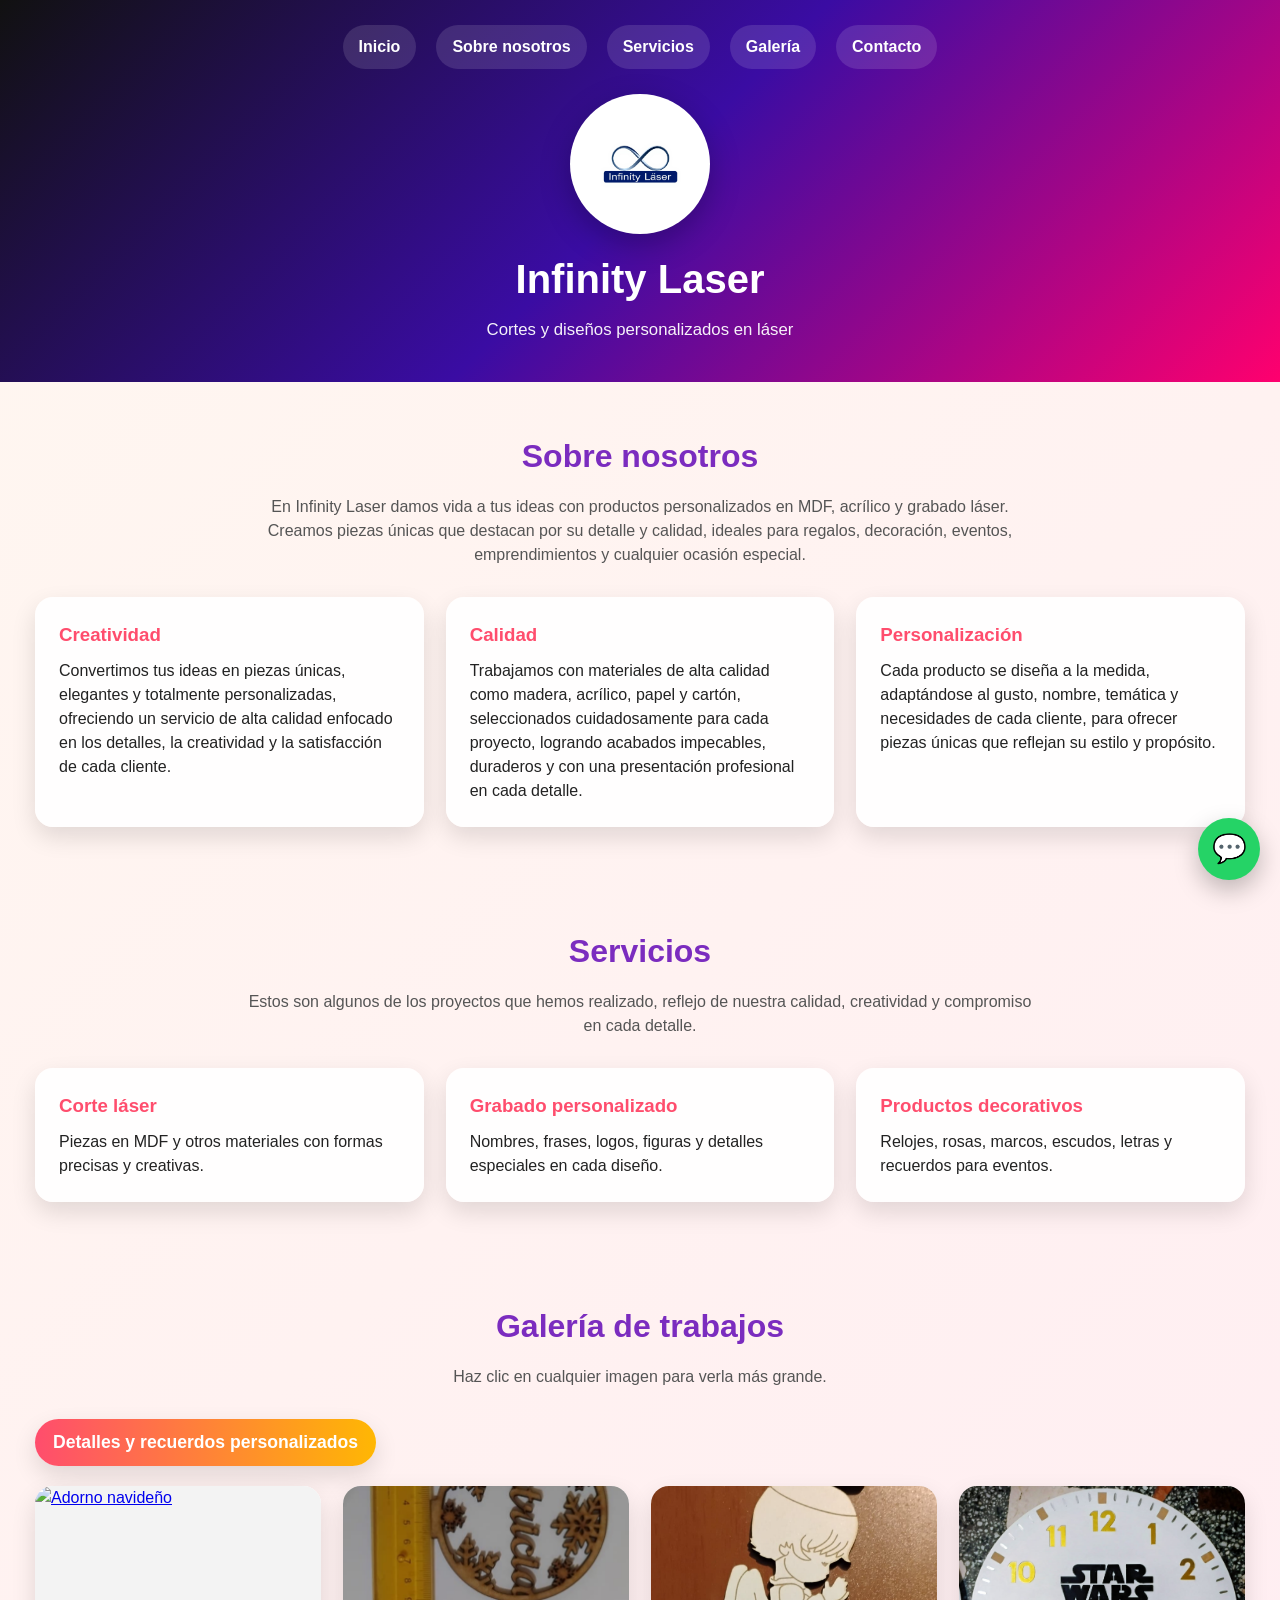
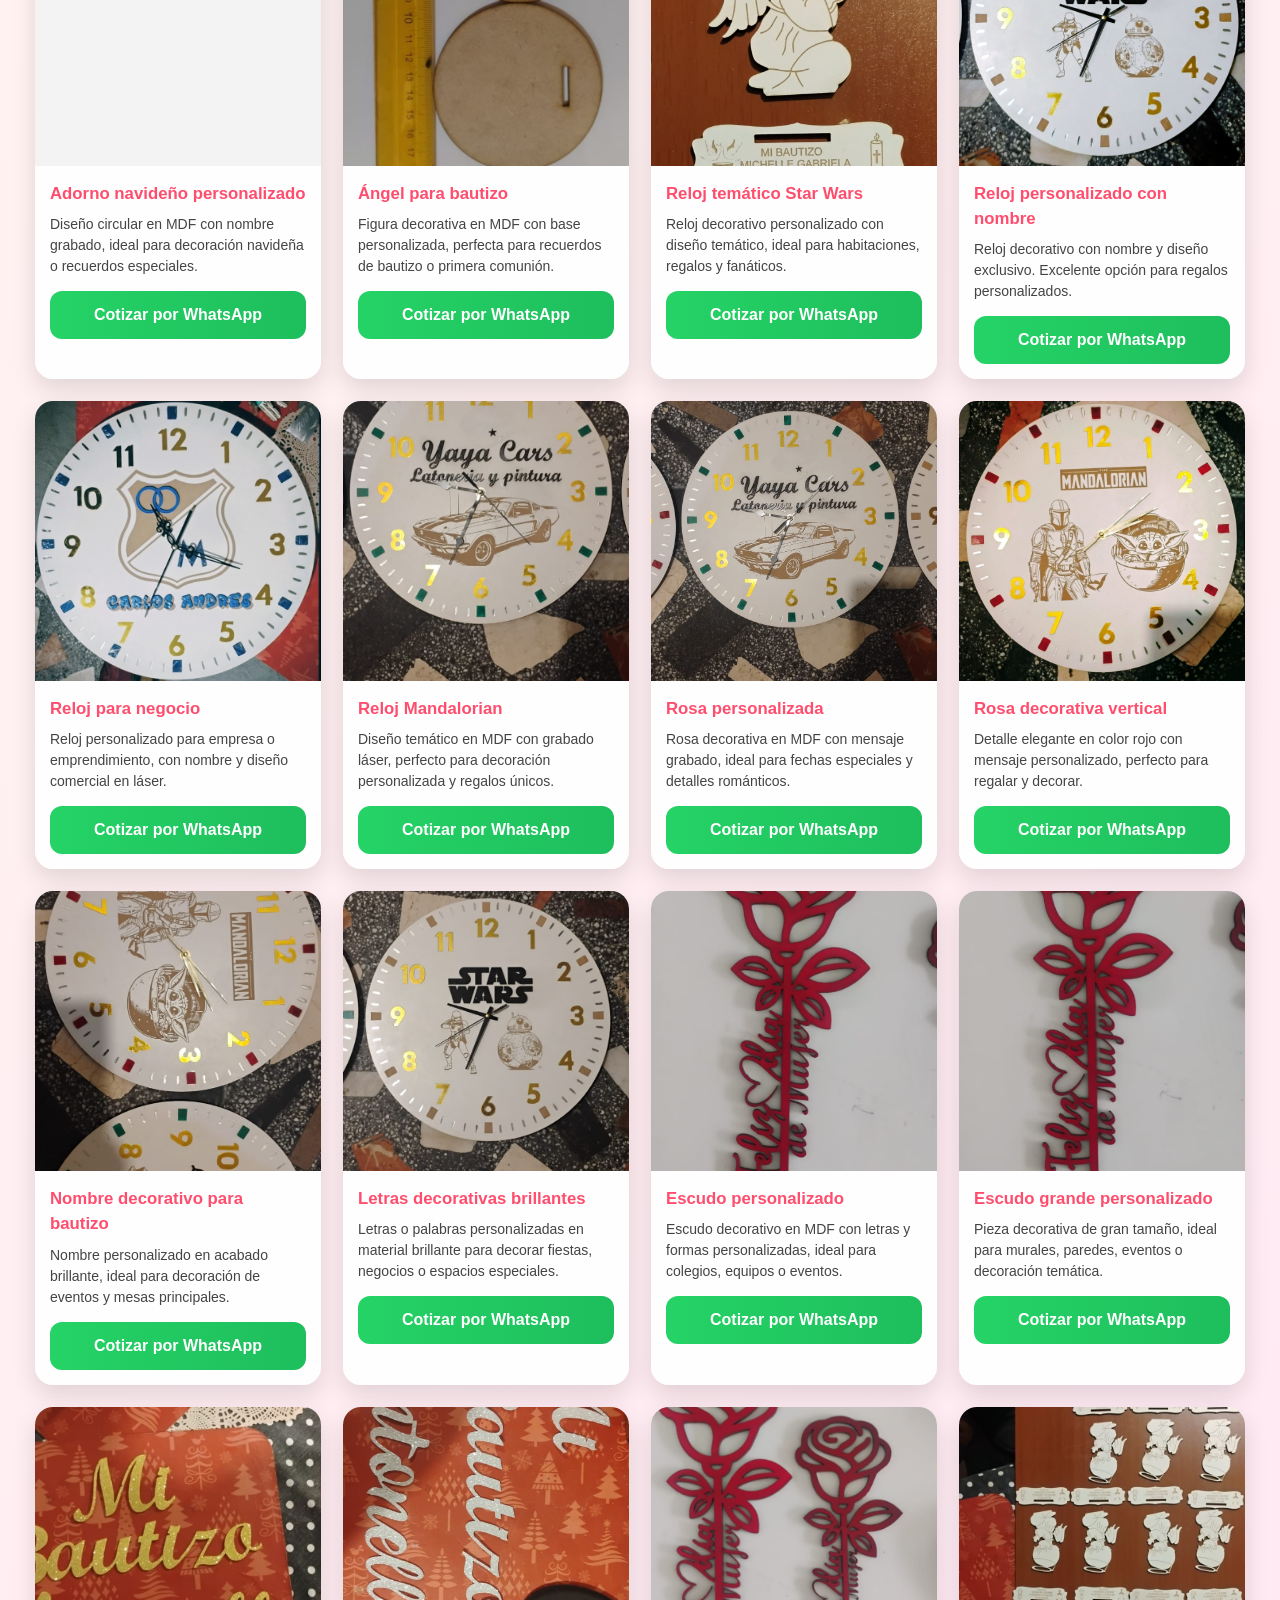
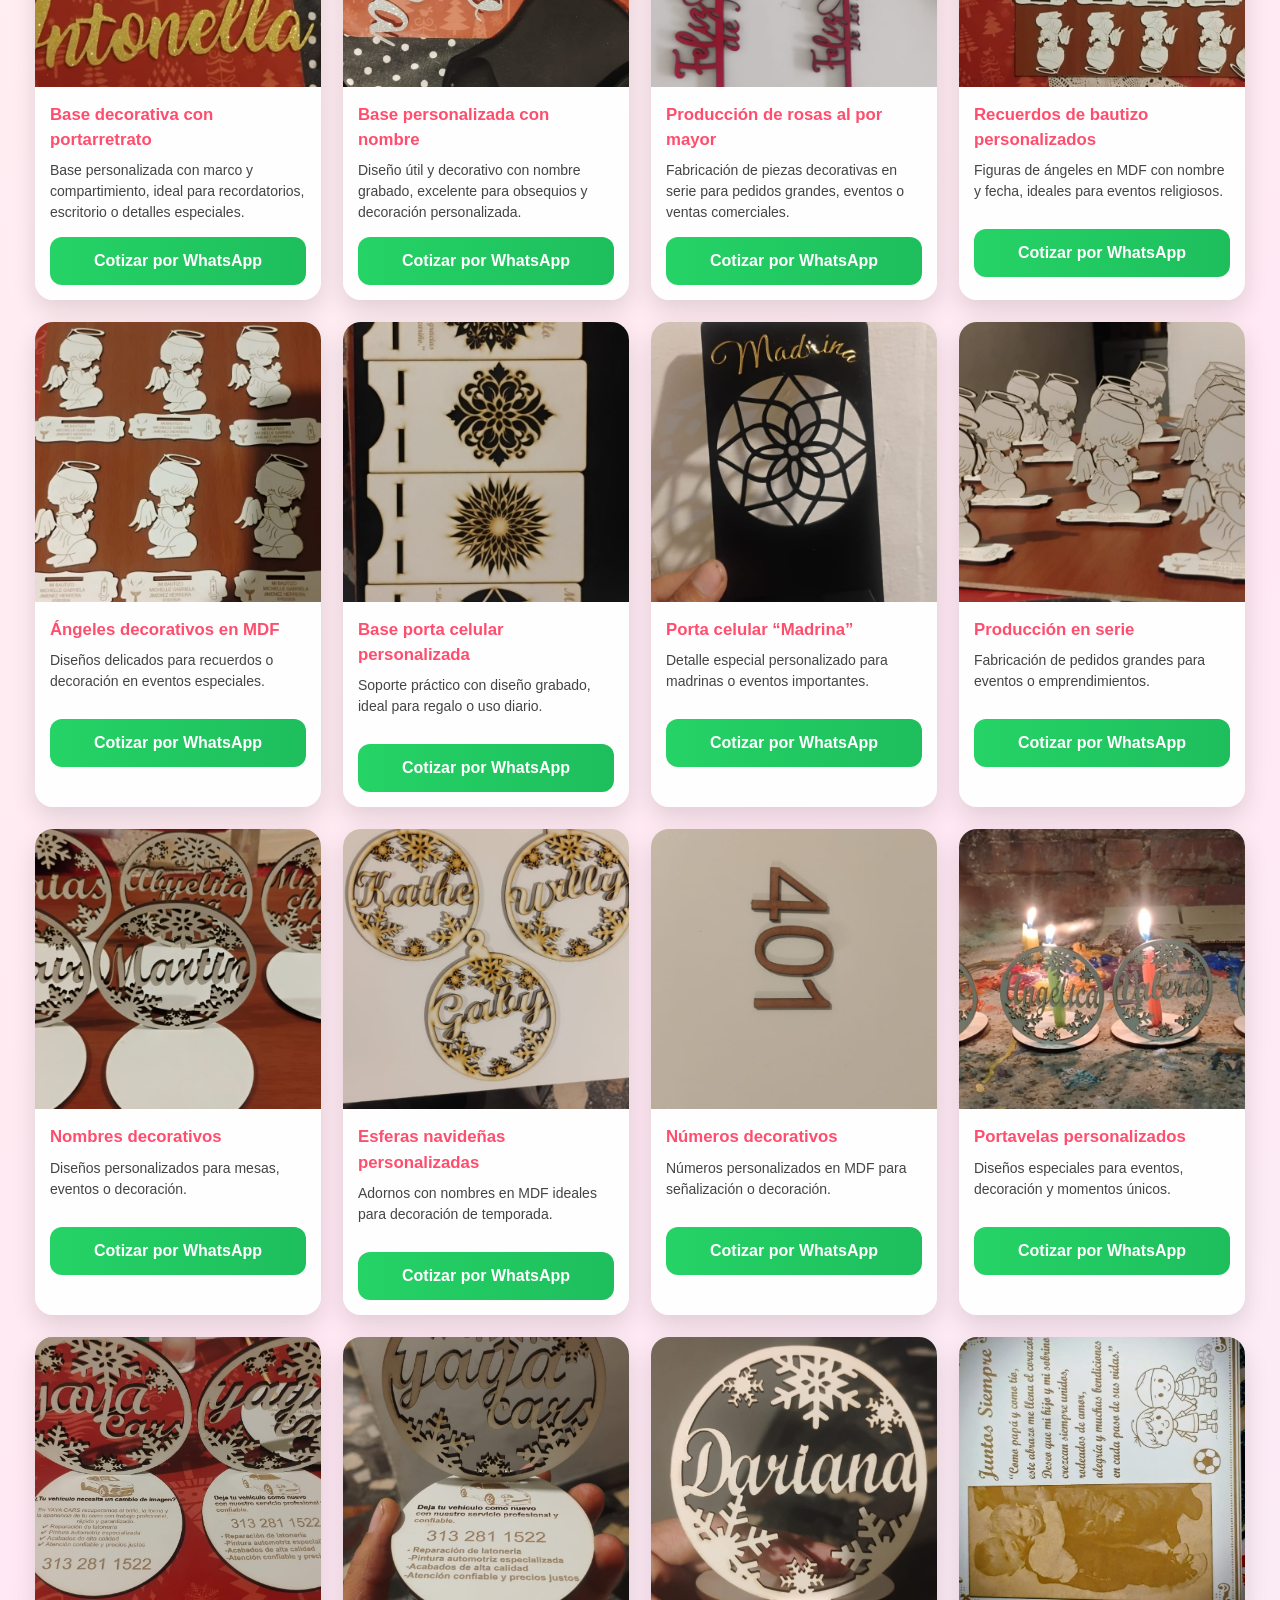
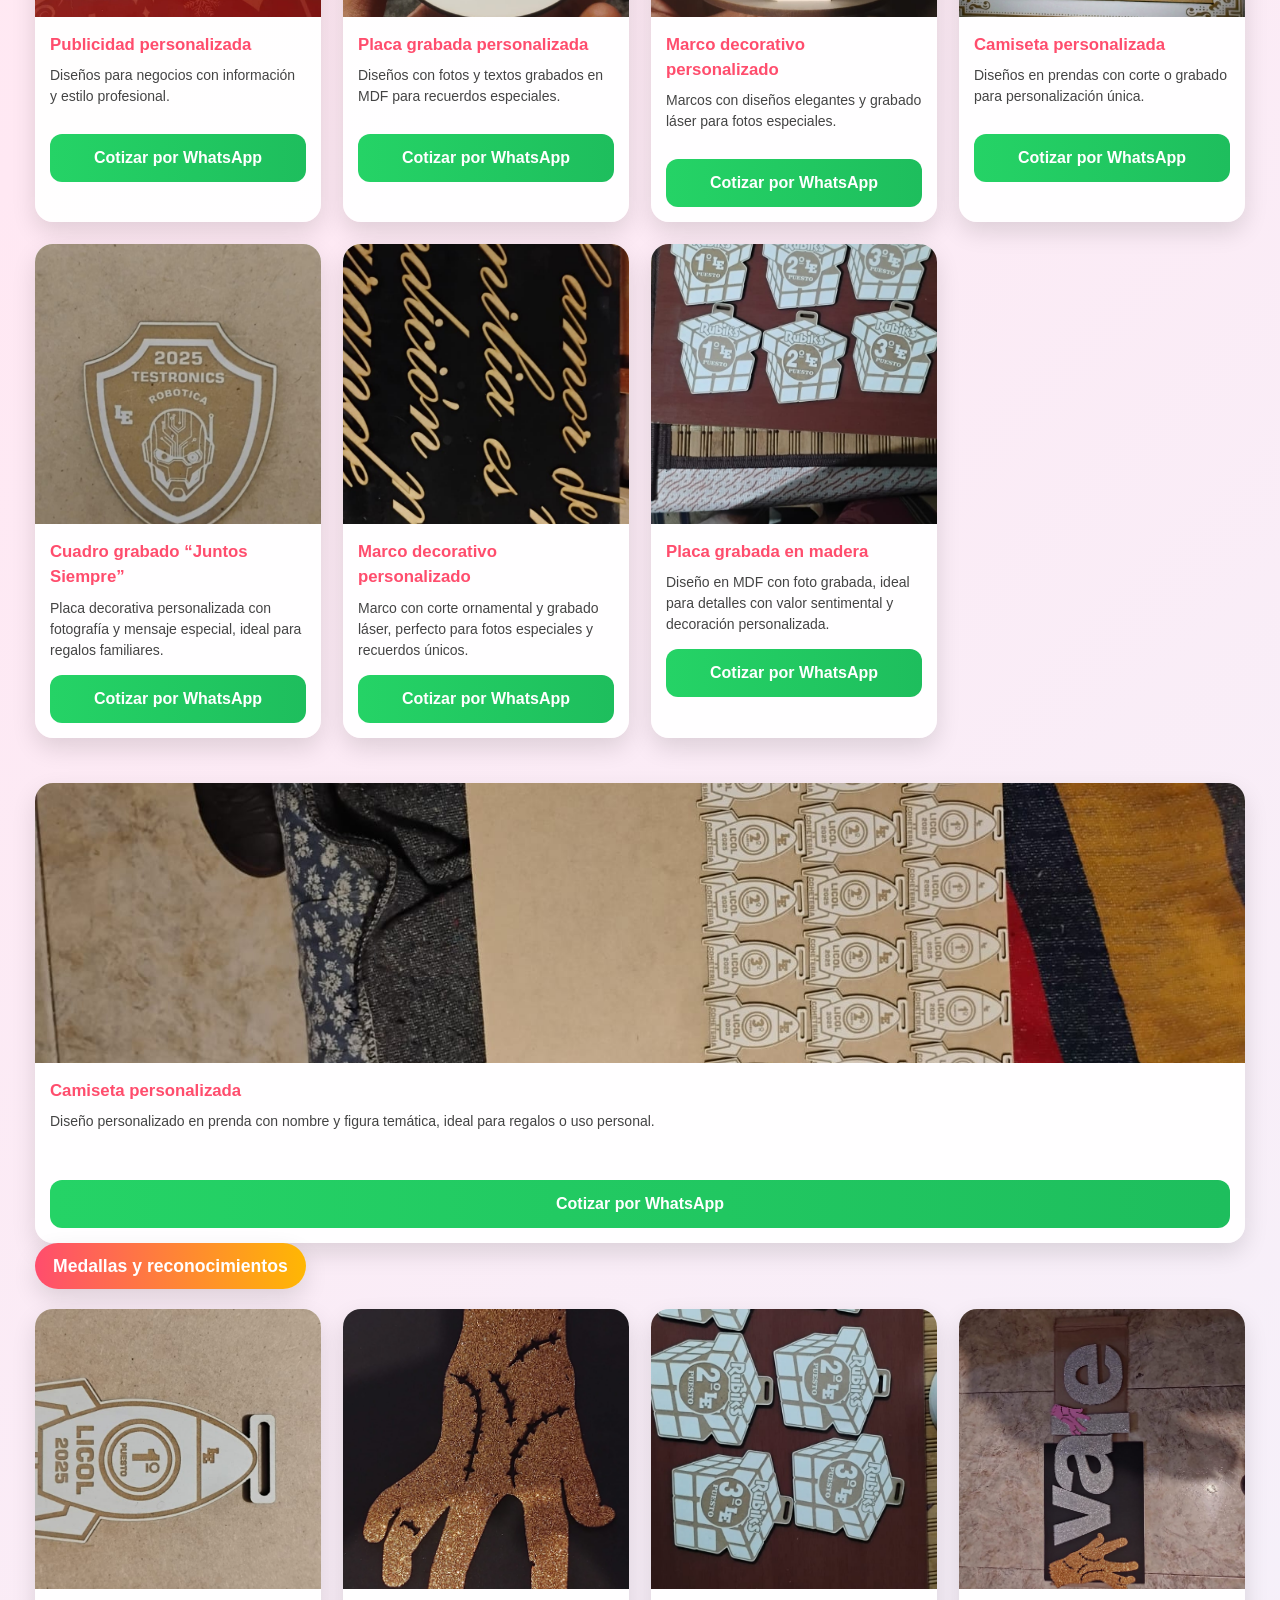
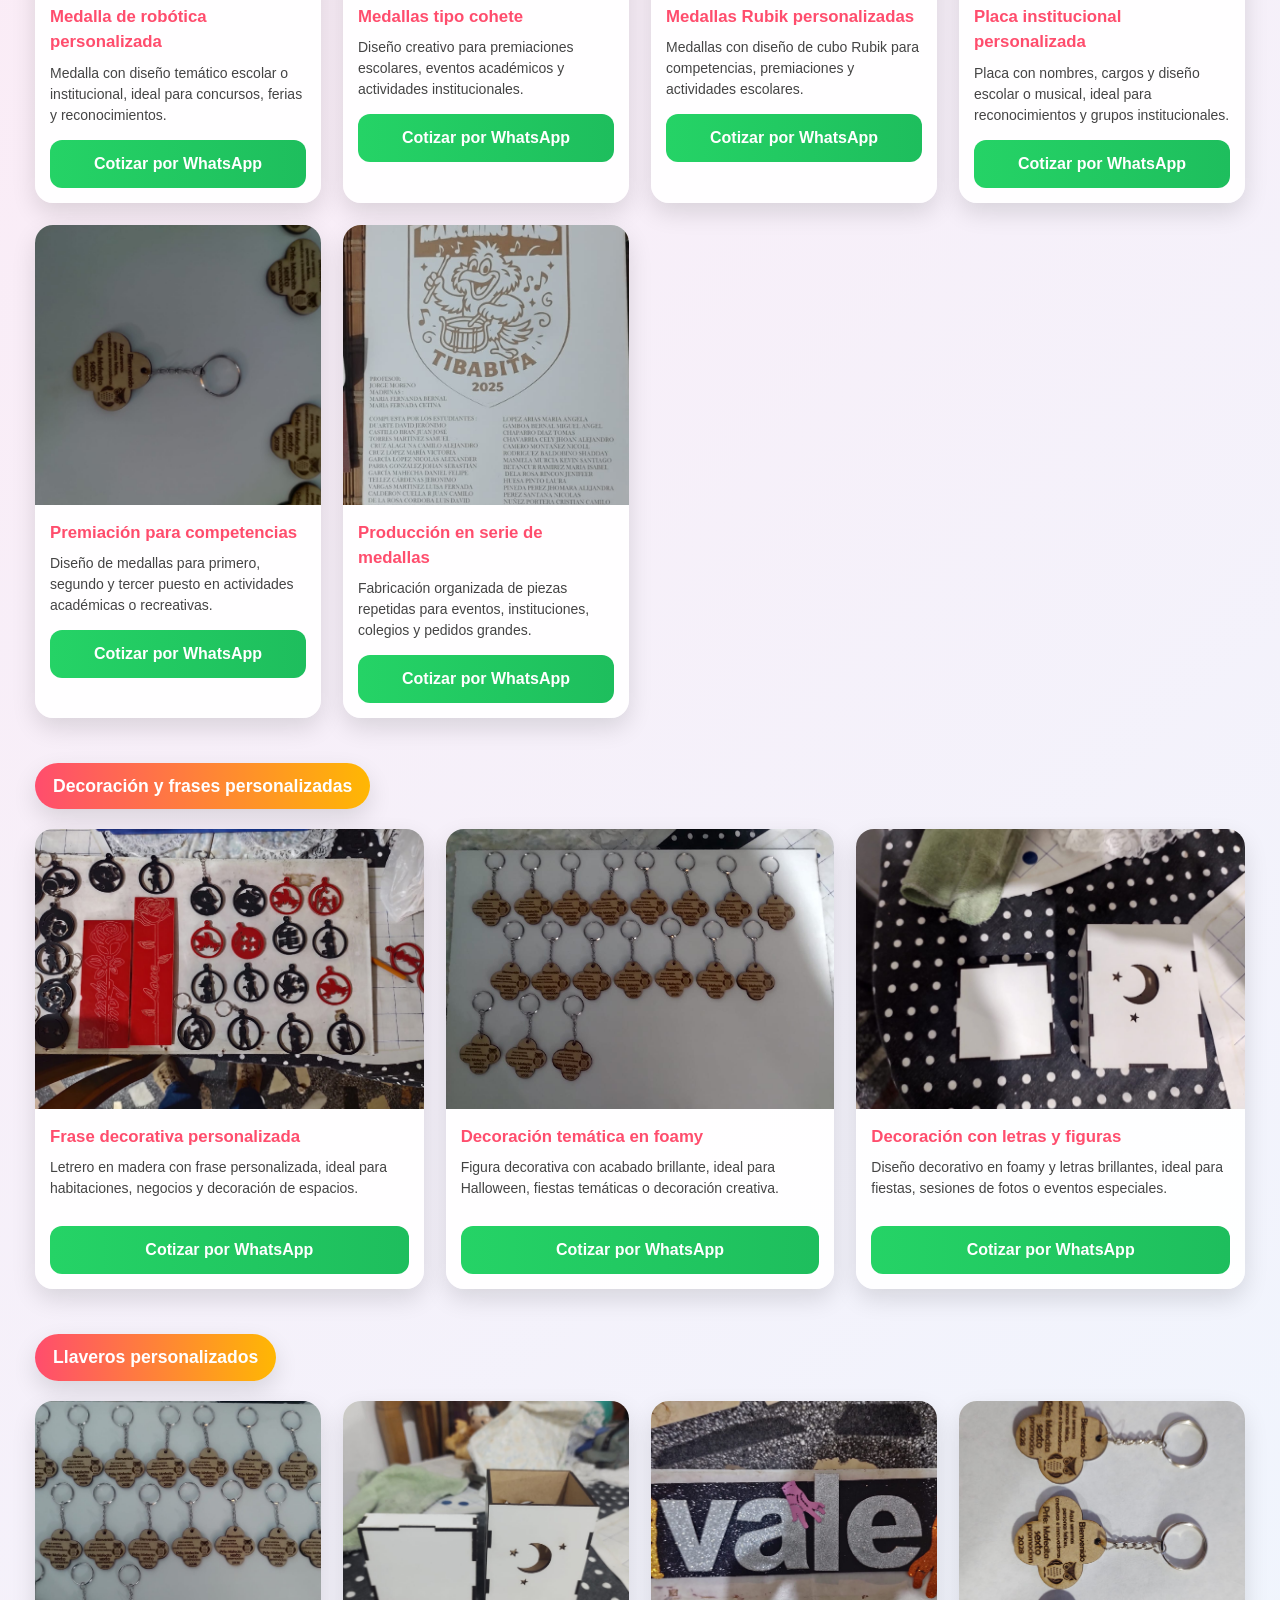
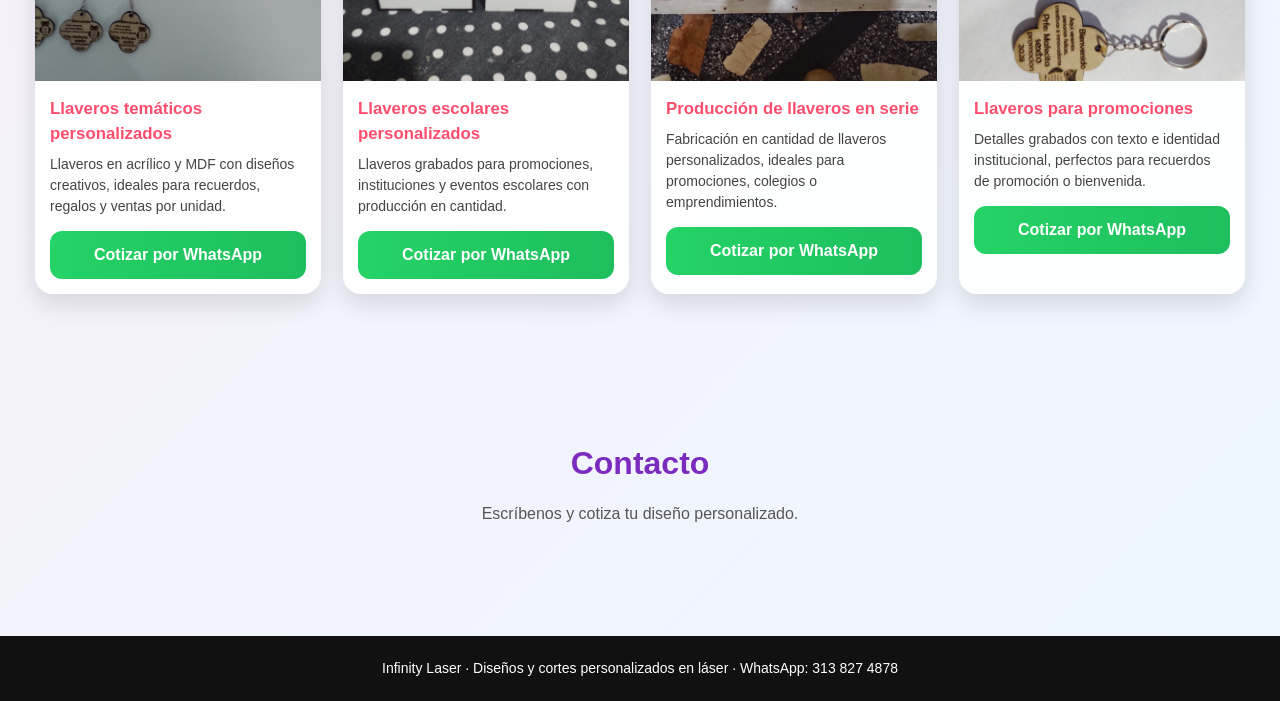
==== commit 68a8ab05: "Update index.html" ====
--- a/index.html
+++ b/index.html
@@ -325,15 +325,10 @@
     <h2 class="titulo-seccion">Galería de trabajos</h2>
     <p class="subtitulo">Haz clic en cualquier imagen para verla más grande.</p>
 
-  <div class="card-content">
-    <h4>Video de producto</h4>
-    <p>Demostración del trabajo realizado en grabado y corte láser.</p>
-
-    <a class="btn-wsp" href="https://wa.me/573138274878?text=Hola,%20quiero%20información%20del%20producto%20del%20video">
-      Cotizar por WhatsApp
-    </a>
-  </div>
-</div>
+    <div class="categoria">
+      <h3>Detalles y recuerdos personalizados</h3>
+      <div class="grid">
+
         <div class="card">
           <a class="img-link" href="img2/p14.jpeg" target="_blank">
             <img src="img2/p1.jpeg" alt="Adorno navideño">
@@ -355,40 +350,6 @@
             <a class="btn-wsp" href="https://wa.me/573138274878?text=Hola,%20quiero%20cotizar%20el%20ángel%20para%20bautizo">Cotizar por WhatsApp</a>
           </div>
         </div>
-
-<div class="card">
-  <video width="100%" controls>
-    <source src="img2/p104.mp4" type="video/mp4">
-  </video>
-
-  <div class="card-content">
-    <h4>Video de producto</h4>
-    <p>Demostración del trabajo realizado en grabado y corte láser.</p>
-
-    <a class="btn-wsp" href="https://wa.me/573138274878?text=Hola,%20quiero%20información%20del%20producto%20del%20video">
-      Cotizar por WhatsApp
-    </a>
-  </div>
-</div>
-
-
-<div class="card">
-  <video width="100%" controls>
-    <source src="img2/p103.mp4" type="video/mp4">
-  </video>
-
-  <div class="card-content">
-    <h4>Video de producto</h4>
-    <p>Demostración del trabajo realizado en grabado y corte láser.</p>
-
-    <a class="btn-wsp" href="https://wa.me/573138274878?text=Hola,%20quiero%20información%20del%20producto%20del%20video">
-      Cotizar por WhatsApp
-    </a>
-  </div>
-</div>
-
-
-
 
         <div class="card">
           <a class="img-link" href="img2/p3.jpeg" target="_blank">
@@ -903,4 +864,3 @@
 
 </body>
 </html>
-
